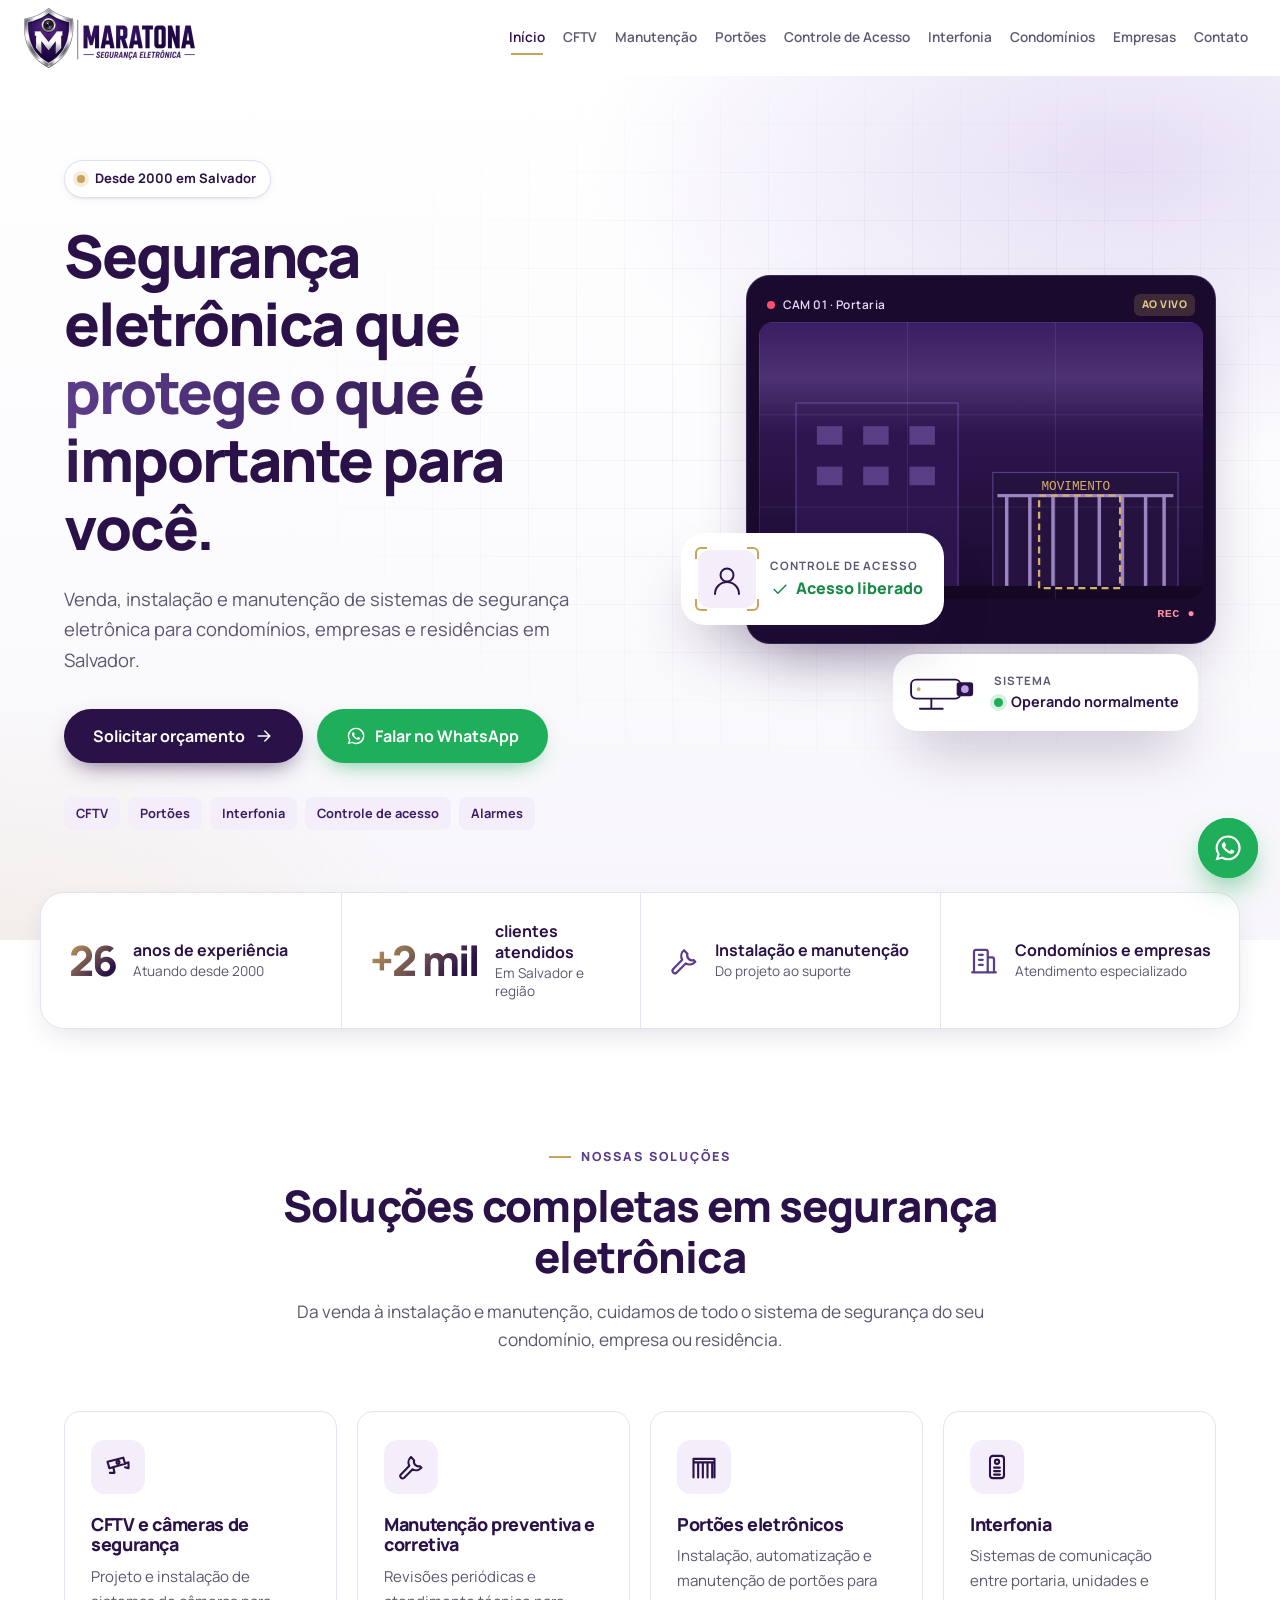
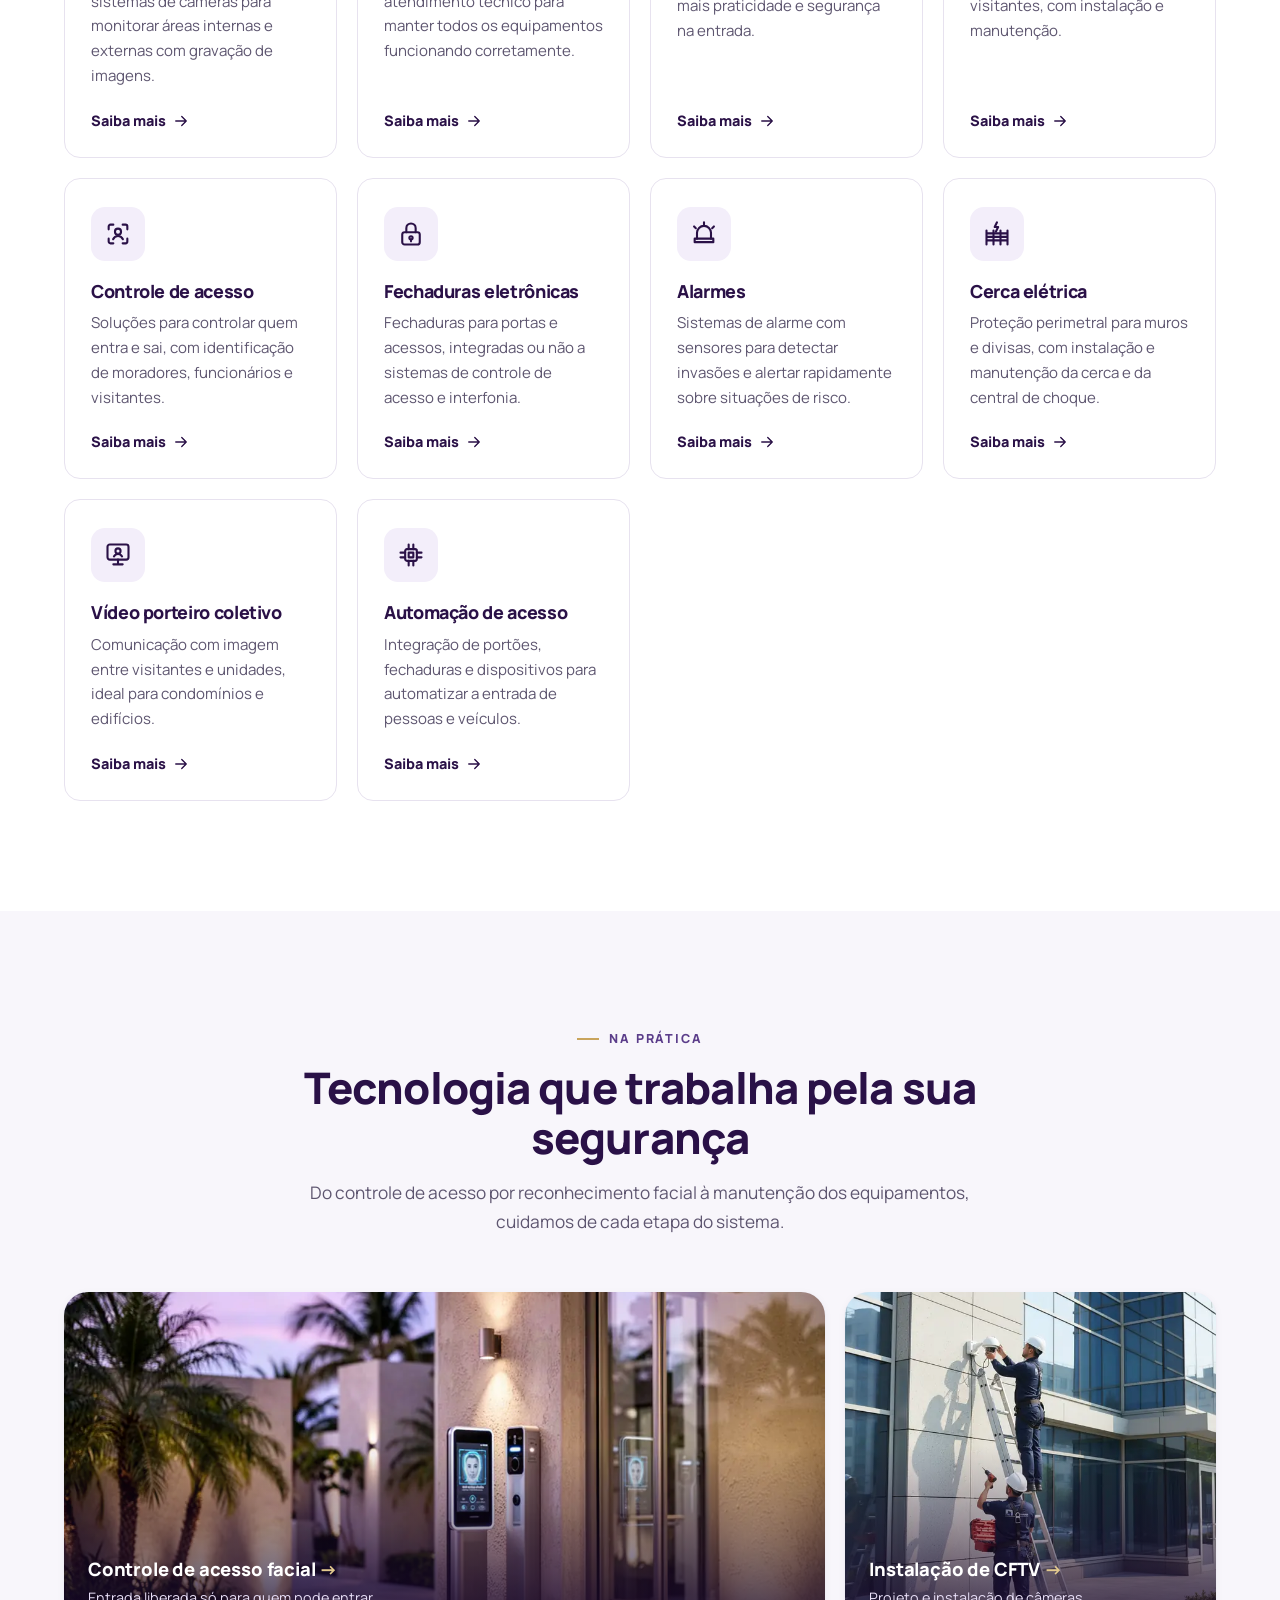
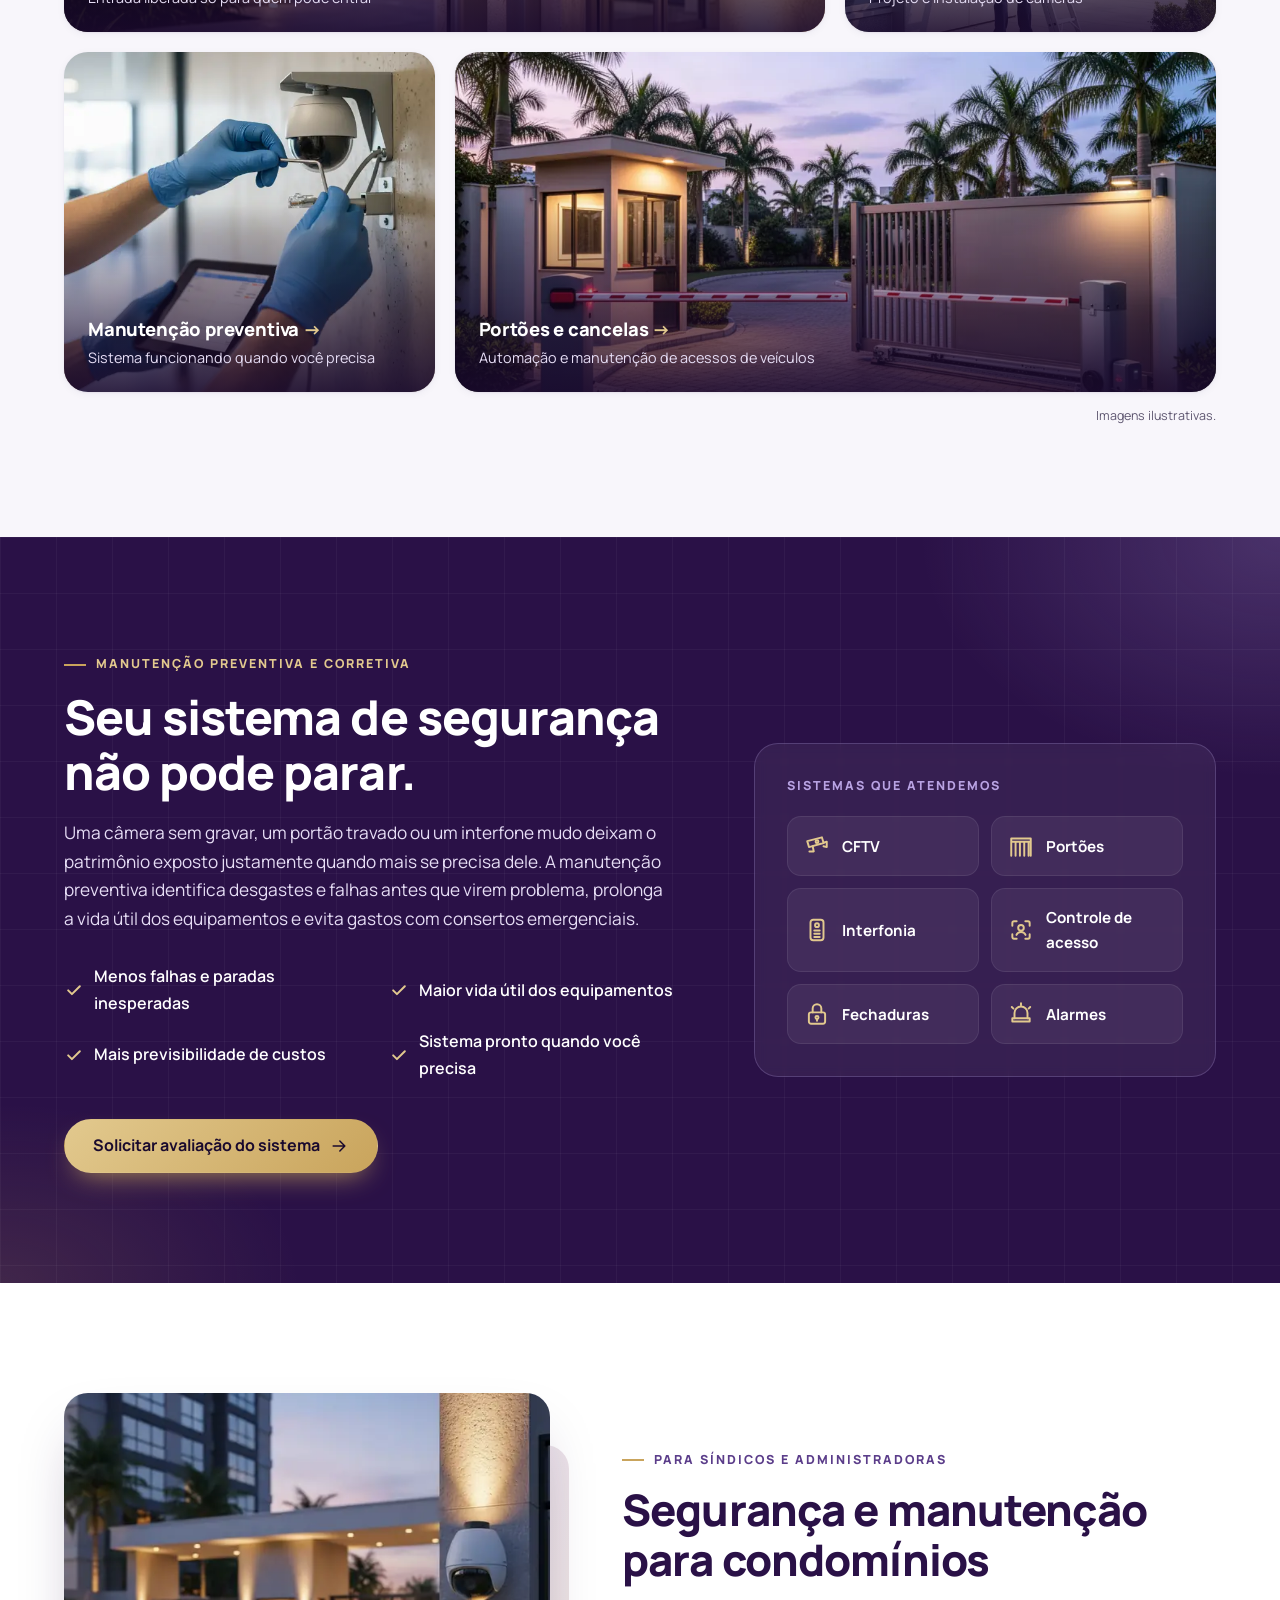
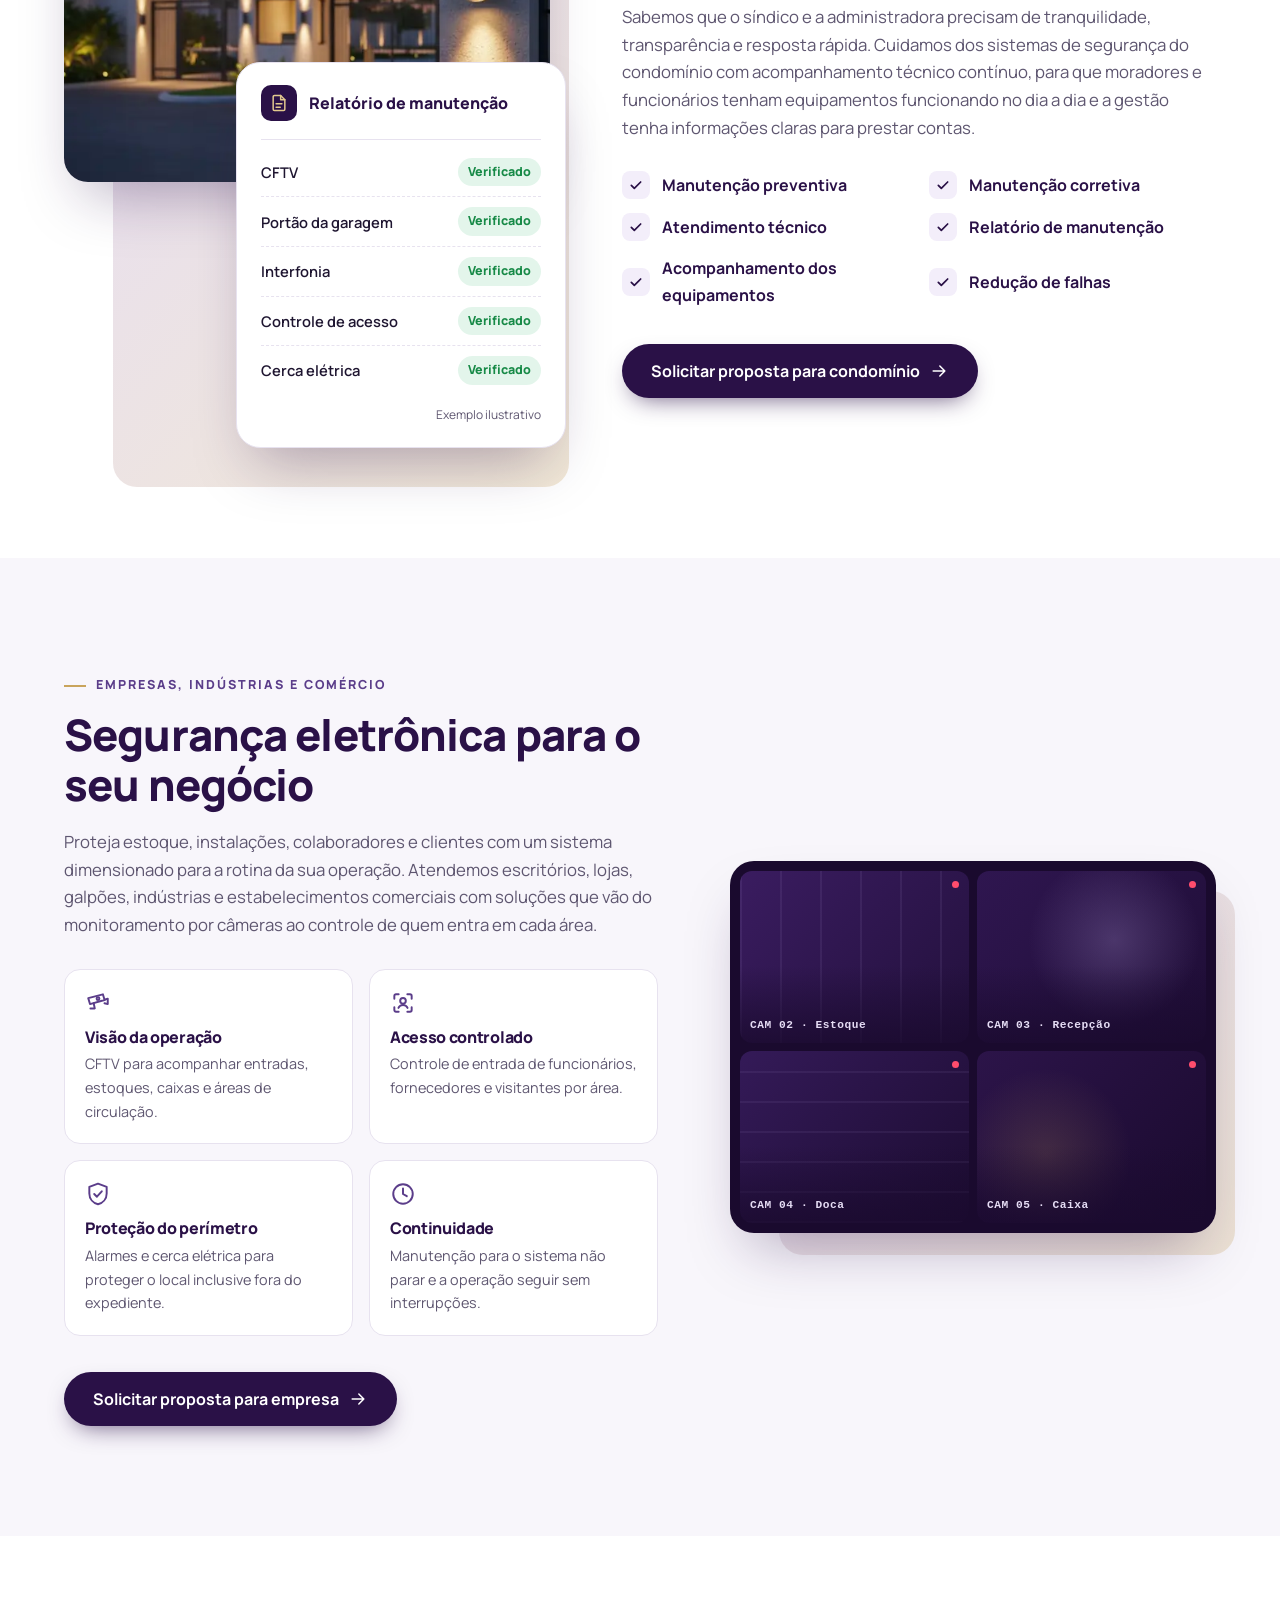
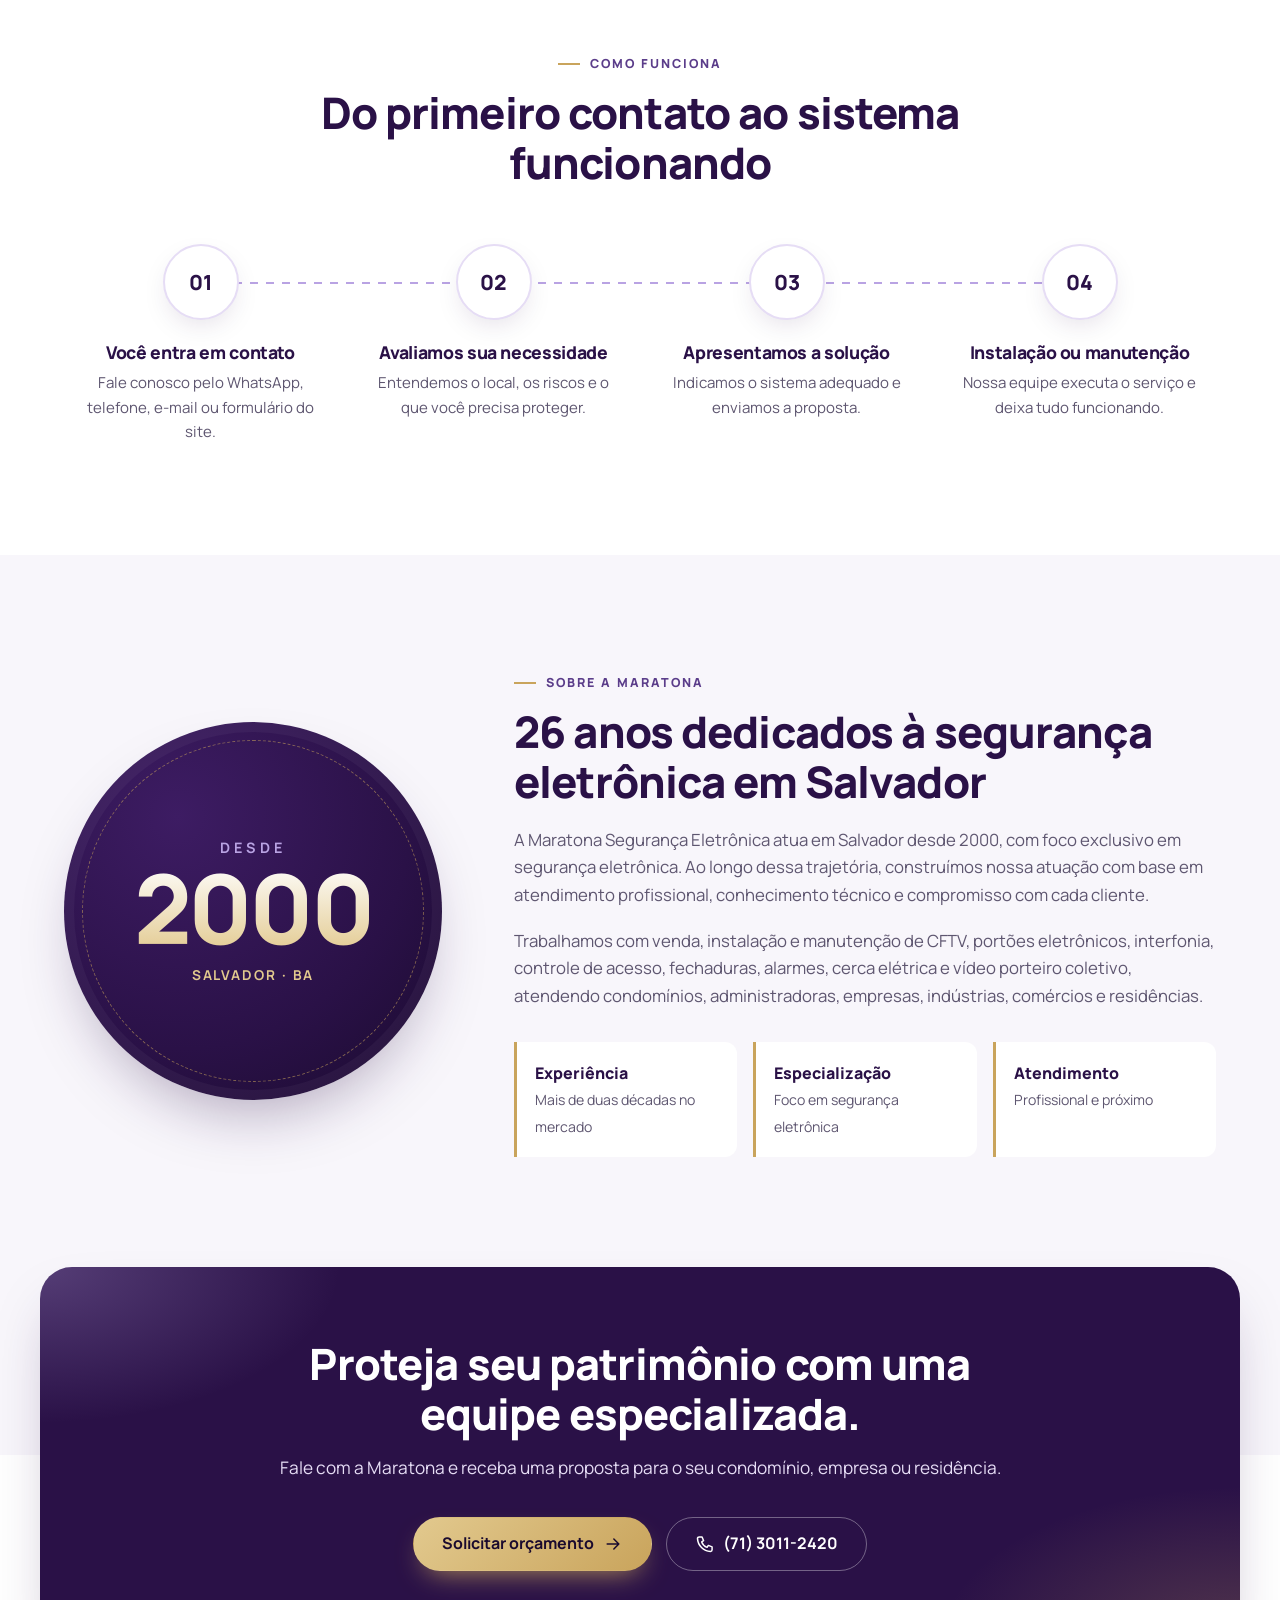
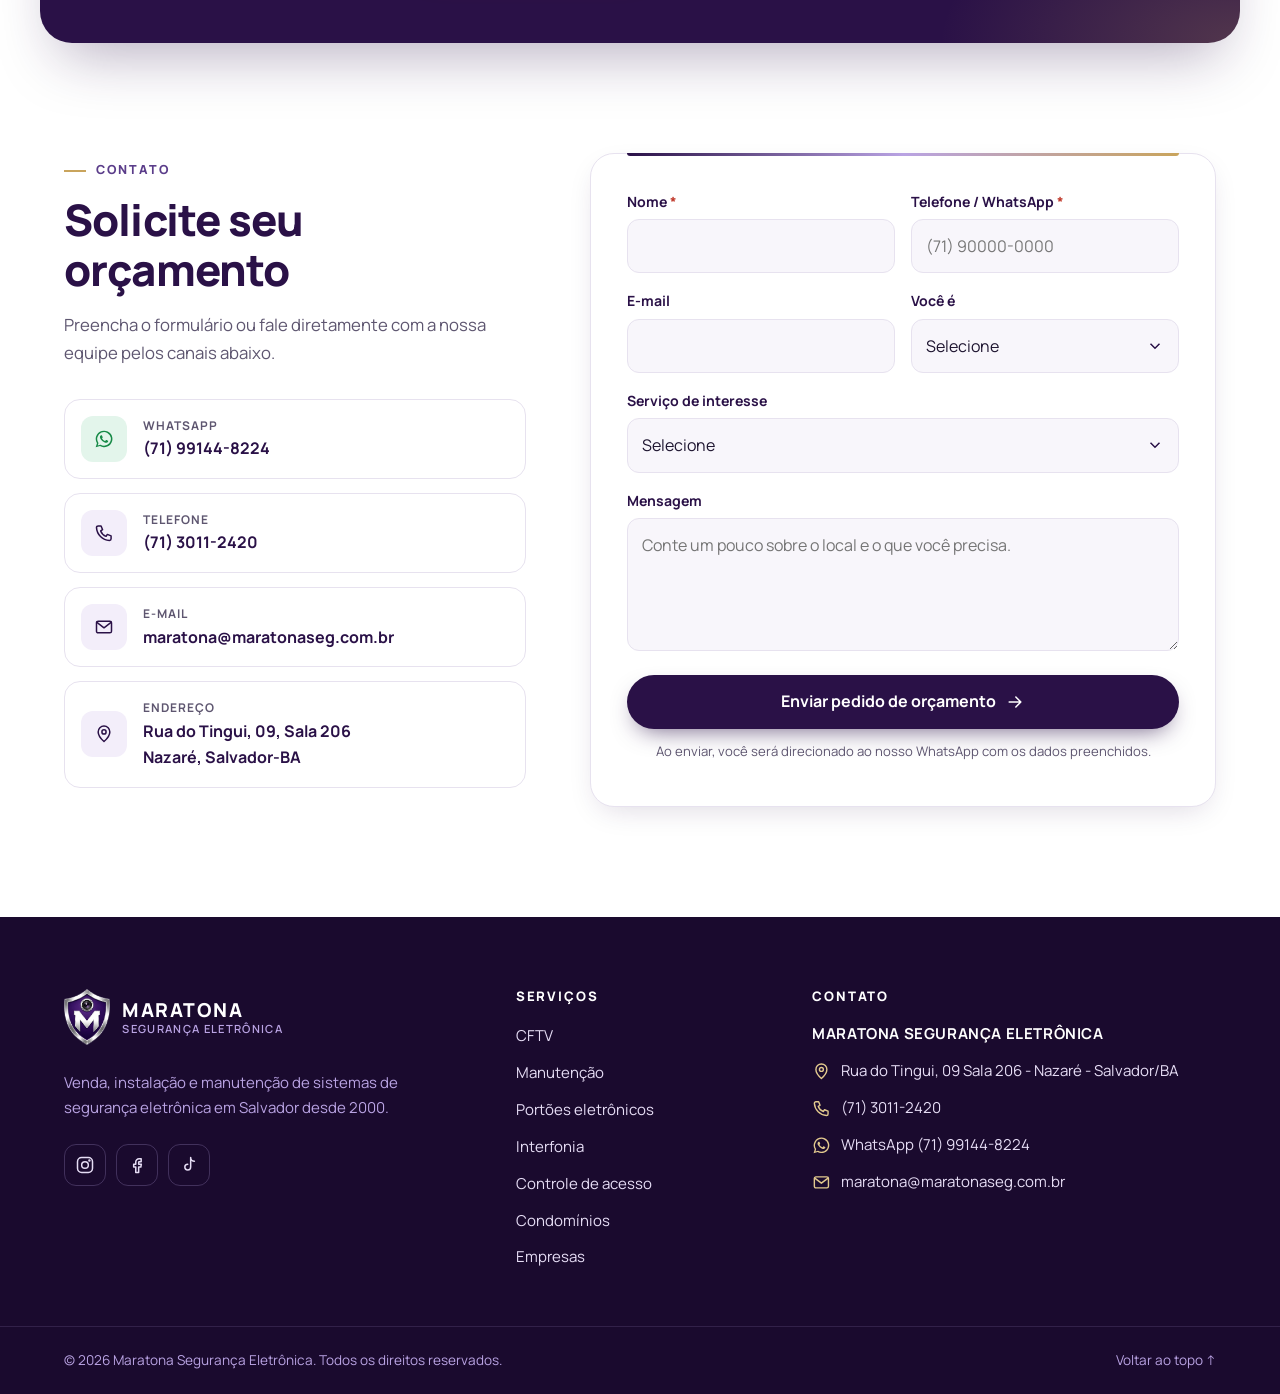
==== index.html @ bff1b915 "Adiciona fotos, galeria de soluções e +2 mil clientes atendidos - Galeria com controle de acesso fac" ====
<!DOCTYPE html>
<html lang="pt-BR">
<head>
  <meta charset="UTF-8">
  <meta name="viewport" content="width=device-width, initial-scale=1">

  <!-- SEO -->
  <title>Maratona Segurança Eletrônica | CFTV, Portões, Interfonia e Manutenção em Salvador</title>
  <meta name="description" content="Venda, instalação e manutenção de sistemas de segurança eletrônica em Salvador desde 2000. CFTV, portões eletrônicos, interfonia, controle de acesso, alarmes e cerca elétrica para condomínios, empresas e residências.">
  <meta name="keywords" content="segurança eletrônica Salvador, CFTV Salvador, câmeras de segurança, manutenção de portão eletrônico, interfonia condomínio, controle de acesso, cerca elétrica, alarme, vídeo porteiro coletivo">
  <meta name="author" content="Maratona Segurança Eletrônica">
  <meta name="robots" content="index, follow">
  <link rel="canonical" href="https://maratonaseg.com.br/">
  <meta name="theme-color" content="#2A1147">

  <!-- Open Graph -->
  <meta property="og:type" content="website">
  <meta property="og:locale" content="pt_BR">
  <meta property="og:site_name" content="Maratona Segurança Eletrônica">
  <meta property="og:title" content="Maratona Segurança Eletrônica | Salvador-BA">
  <meta property="og:description" content="Segurança eletrônica que protege o que é importante para você. Venda, instalação e manutenção para condomínios, empresas e residências em Salvador.">
  <meta property="og:url" content="https://maratonaseg.com.br/">
  <meta property="og:image" content="https://maratonaseg.com.br/assets/img/og-image.png">
  <meta property="og:image:width" content="1200">
  <meta property="og:image:height" content="630">
  <meta name="twitter:card" content="summary_large_image">

  <!-- Favicon -->
  <link rel="icon" href="favicon.ico" sizes="any">
  <link rel="icon" href="assets/img/favicon-32.png" sizes="32x32" type="image/png">
  <link rel="apple-touch-icon" href="assets/img/apple-touch-icon.png">
  <link rel="manifest" href="site.webmanifest">

  <!-- Fonte -->
  <link rel="preconnect" href="https://fonts.googleapis.com">
  <link rel="preconnect" href="https://fonts.gstatic.com" crossorigin>
  <link href="https://fonts.googleapis.com/css2?family=Manrope:wght@400;500;600;700;800&display=swap" rel="stylesheet">

  <link rel="stylesheet" href="style.css?v=20261013">

  <!-- Dados estruturados (SEO local) -->
  <script type="application/ld+json">
  {
    "@context": "https://schema.org",
    "@type": "LocalBusiness",
    "name": "Maratona Segurança Eletrônica",
    "url": "https://maratonaseg.com.br/",
    "image": "https://maratonaseg.com.br/assets/img/og-image.png",
    "email": "maratona@maratonaseg.com.br",
    "telephone": "+55-71-3011-2420",
    "foundingDate": "2000",
    "address": {
      "@type": "PostalAddress",
      "streetAddress": "Rua do Tingui, 09, Sala 206",
      "addressLocality": "Salvador",
      "addressRegion": "BA",
      "addressCountry": "BR"
    },
    "areaServed": "Salvador, BA",
    "sameAs": [
      "https://www.instagram.com/maratonaseg/",
      "https://www.facebook.com/maratona.seg",
      "https://www.tiktok.com/@maratonaseg"
    ]
  }
  </script>
</head>
<body>

<!-- Biblioteca de ícones (SVG sprite) -->
<svg width="0" height="0" style="position:absolute" aria-hidden="true" focusable="false">
  <defs>
    <symbol id="i-camera" viewBox="0 0 24 24"><path d="M3 7.5 16.5 4l1.6 5.2L4.6 13z"/><path d="m18 9 3-1v5l-3-.8"/><path d="M8 12.2 9 17H5"/><circle cx="12" cy="8" r="1.3"/></symbol>
    <symbol id="i-wrench" viewBox="0 0 24 24"><path d="M14.7 6.3a4 4 0 0 0 5 5L21 12.6a6 6 0 0 1-7.6 1.4L6 21.4a2 2 0 0 1-2.8-2.8L10.6 11A6 6 0 0 1 12 3.4z"/></symbol>
    <symbol id="i-gate" viewBox="0 0 24 24"><path d="M3 21V5M21 21V5M3 8h18M7 8v13M11 8v13M15 8v13M19 8v13M3 5h18"/></symbol>
    <symbol id="i-intercom" viewBox="0 0 24 24"><rect x="6" y="2.5" width="12" height="19" rx="2.5"/><circle cx="12" cy="7.5" r="1.8"/><path d="M9.5 12.5h5M9.5 15.5h5M9.5 18.5h5"/></symbol>
    <symbol id="i-access" viewBox="0 0 24 24"><path d="M4 8V5.5A1.5 1.5 0 0 1 5.5 4H8M16 4h2.5A1.5 1.5 0 0 1 20 5.5V8M20 16v2.5a1.5 1.5 0 0 1-1.5 1.5H16M8 20H5.5A1.5 1.5 0 0 1 4 18.5V16"/><circle cx="12" cy="10" r="2.6"/><path d="M7.8 16.5a4.6 4.6 0 0 1 8.4 0"/></symbol>
    <symbol id="i-lock" viewBox="0 0 24 24"><rect x="4.5" y="10.5" width="15" height="10.5" rx="2"/><path d="M8 10.5V7a4 4 0 0 1 8 0v3.5"/><circle cx="12" cy="15.3" r="1.4"/><path d="M12 16.7v1.6"/></symbol>
    <symbol id="i-alarm" viewBox="0 0 24 24"><path d="M6 16V11a6 6 0 0 1 12 0v5"/><path d="M4 16h16v3H4z"/><path d="M12 2v2M3.5 5.5 5 7M20.5 5.5 19 7"/></symbol>
    <symbol id="i-fence" viewBox="0 0 24 24"><path d="M3 21V9M9 21V9M15 21V9M21 21V9M3 11.5h18M3 14.5h18M3 17.5h18"/><path d="m12 2-2 4h3l-2 4"/></symbol>
    <symbol id="i-videoporteiro" viewBox="0 0 24 24"><rect x="3" y="3" width="18" height="13" rx="2"/><circle cx="12" cy="8.5" r="2.2"/><path d="M8.5 13.2a4 4 0 0 1 7 0"/><path d="M8 20h8M12 16v4"/></symbol>
    <symbol id="i-auto" viewBox="0 0 24 24"><rect x="7" y="7" width="10" height="10" rx="1.5"/><path d="M10 10h4v4h-4zM10 3v4M14 3v4M10 17v4M14 17v4M3 10h4M3 14h4M17 10h4M17 14h4"/></symbol>
    <symbol id="i-check" viewBox="0 0 24 24"><path d="m5 12.5 4.5 4.5L19 7.5"/></symbol>
    <symbol id="i-arrow" viewBox="0 0 24 24"><path d="M5 12h14M13 6l6 6-6 6"/></symbol>
    <symbol id="i-phone" viewBox="0 0 24 24"><path d="M5 3.5h3.5l1.8 4.5-2.3 1.5a11 11 0 0 0 6.5 6.5l1.5-2.3 4.5 1.8V19a2 2 0 0 1-2 2A16.5 16.5 0 0 1 3 5.5a2 2 0 0 1 2-2z"/></symbol>
    <symbol id="i-mail" viewBox="0 0 24 24"><rect x="3" y="5" width="18" height="14" rx="2"/><path d="m3.5 6.5 8.5 6.5 8.5-6.5"/></symbol>
    <symbol id="i-pin" viewBox="0 0 24 24"><path d="M12 21s-7-6.2-7-11.5a7 7 0 0 1 14 0C19 14.8 12 21 12 21z"/><circle cx="12" cy="9.5" r="2.5"/></symbol>
    <symbol id="i-shield" viewBox="0 0 24 24"><path d="M12 2.5 4 5.5v6c0 5 3.4 8.8 8 10 4.6-1.2 8-5 8-10v-6z"/><path d="m8.5 12 2.5 2.5 4.5-5"/></symbol>
    <symbol id="i-clock" viewBox="0 0 24 24"><circle cx="12" cy="12" r="9"/><path d="M12 7v5l3.5 2"/></symbol>
    <symbol id="i-building" viewBox="0 0 24 24"><path d="M4 21V4.5A1.5 1.5 0 0 1 5.5 3h8A1.5 1.5 0 0 1 15 4.5V21M15 9h3.5A1.5 1.5 0 0 1 20 10.5V21M2.5 21h19M8 7h3M8 11h3M8 15h3"/></symbol>
    <symbol id="i-report" viewBox="0 0 24 24"><path d="M14 3H6.5A1.5 1.5 0 0 0 5 4.5v15A1.5 1.5 0 0 0 6.5 21h11a1.5 1.5 0 0 0 1.5-1.5V8z"/><path d="M14 3v5h5M8.5 13h7M8.5 17h5"/></symbol>
    <symbol id="i-whatsapp" viewBox="0 0 24 24"><path fill="currentColor" stroke="none" d="M12.04 2a9.9 9.9 0 0 0-8.5 14.98L2 22l5.16-1.5A9.93 9.93 0 1 0 12.04 2zm0 18.13a8.2 8.2 0 0 1-4.2-1.15l-.3-.18-3.06.9.9-2.98-.2-.31a8.22 8.22 0 1 1 6.86 3.72zm4.5-6.15c-.25-.12-1.46-.72-1.69-.8-.23-.08-.39-.12-.55.12-.17.25-.64.8-.78.97-.14.16-.29.18-.53.06a6.7 6.7 0 0 1-3.34-2.92c-.25-.43.25-.4.72-1.34.08-.16.04-.3-.02-.43-.06-.12-.55-1.33-.76-1.82-.2-.48-.4-.41-.55-.42h-.47a.9.9 0 0 0-.65.3 2.74 2.74 0 0 0-.86 2.04 4.77 4.77 0 0 0 1 2.53 10.9 10.9 0 0 0 4.18 3.7c1.56.67 2.17.73 2.95.61.47-.07 1.46-.6 1.66-1.17.2-.58.2-1.07.14-1.17-.06-.1-.22-.16-.47-.28z"/></symbol>
    <symbol id="i-instagram" viewBox="0 0 24 24"><rect x="3" y="3" width="18" height="18" rx="5"/><circle cx="12" cy="12" r="4"/><circle cx="17.3" cy="6.7" r=".6" fill="currentColor"/></symbol>
    <symbol id="i-facebook" viewBox="0 0 24 24"><path d="M14.5 8H17V4.5h-2.5A4 4 0 0 0 10.5 8.5V11H8v3.5h2.5V21H14v-6.5h2.6l.6-3.5H14V8.8a.8.8 0 0 1 .5-.8z"/></symbol>
    <symbol id="i-tiktok" viewBox="0 0 24 24"><path d="M14 3v11.5a3.5 3.5 0 1 1-3.5-3.5M14 3a4.5 4.5 0 0 0 4.5 4.5"/></symbol>
    <symbol id="i-youtube" viewBox="0 0 24 24"><rect x="2.5" y="5.5" width="19" height="13" rx="3.5"/><path d="m10.5 9.3 4.5 2.7-4.5 2.7z" fill="currentColor"/></symbol>
  </defs>
</svg>

<a class="skip-link" href="#conteudo">Pular para o conteúdo</a>

<!-- ============ 1. HEADER ============ -->
<header class="header" id="topo">
  <div class="container header__inner">
    <a href="#inicio" class="logo" aria-label="Maratona Segurança Eletrônica — página inicial">
      <img class="logo__img" src="assets/img/logo.png" srcset="assets/img/logo.png 1x, assets/img/logo@2x.png 2x" alt="Maratona Segurança Eletrônica" width="342" height="120">
    </a>

    <nav class="nav" id="menu" aria-label="Menu principal">
      <ul class="nav__list">
        <li><a href="#inicio">Início</a></li>
        <li><a href="#cftv">CFTV</a></li>
        <li><a href="#manutencao">Manutenção</a></li>
        <li><a href="#portoes">Portões</a></li>
        <li><a href="#controle-de-acesso">Controle de Acesso</a></li>
        <li><a href="#interfonia">Interfonia</a></li>
        <li><a href="#condominios">Condomínios</a></li>
        <li><a href="#empresas">Empresas</a></li>
        <li><a href="#contato">Contato</a></li>
      </ul>
      <a class="btn btn--whats nav__cta-mobile" href="https://wa.me/5571991448224?text=Ol%C3%A1%2C%20vim%20pelo%20site%20da%20Maratona%20e%20gostaria%20de%20um%20atendimento." target="_blank" rel="noopener" data-whats>
        <svg class="icon"><use href="#i-whatsapp"/></svg> Falar no WhatsApp
      </a>
    </nav>

    <a class="btn btn--whats header__cta" href="https://wa.me/5571991448224?text=Ol%C3%A1%2C%20vim%20pelo%20site%20da%20Maratona%20e%20gostaria%20de%20um%20atendimento." target="_blank" rel="noopener" data-whats>
      <svg class="icon"><use href="#i-whatsapp"/></svg> Falar no WhatsApp
    </a>

    <button class="menu-toggle" type="button" aria-controls="menu" aria-expanded="false" aria-label="Abrir menu">
      <span></span><span></span><span></span>
    </button>
  </div>
</header>

<main id="conteudo">

  <!-- ============ 2. HERO ============ -->
  <section class="hero" id="inicio">
    <div class="hero__bg" aria-hidden="true"></div>
    <div class="container hero__inner">
      <div class="hero__content">
        <p class="eyebrow"><span class="eyebrow__dot"></span> Desde 2000 em Salvador</p>
        <h1>Segurança eletrônica que <span class="hl">protege o que é importante</span> para você.</h1>
        <p class="hero__lead">Venda, instalação e manutenção de sistemas de segurança eletrônica para condomínios, empresas e residências em Salvador.</p>
        <div class="hero__actions">
          <a class="btn btn--primary btn--lg" href="#contato">Solicitar orçamento <svg class="icon"><use href="#i-arrow"/></svg></a>
          <a class="btn btn--whats btn--lg" href="https://wa.me/5571991448224?text=Ol%C3%A1%2C%20gostaria%20de%20solicitar%20um%20or%C3%A7amento." target="_blank" rel="noopener" data-whats>
            <svg class="icon"><use href="#i-whatsapp"/></svg> Falar no WhatsApp
          </a>
        </div>
        <ul class="hero__tags" aria-label="Principais soluções">
          <li>CFTV</li><li>Portões</li><li>Interfonia</li><li>Controle de acesso</li><li>Alarmes</li>
        </ul>
      </div>

      <!-- Área visual ilustrativa -->
      <div class="hero__visual" aria-hidden="true">
        <div class="panel panel--feed">
          <div class="panel__bar">
            <span class="rec"></span> CAM 01 · Portaria
            <span class="panel__live">AO VIVO</span>
          </div>
          <div class="feed">
            <div class="feed__grid"></div>
            <svg class="feed__scene" viewBox="0 0 400 240" preserveAspectRatio="xMidYMid slice">
              <defs>
                <linearGradient id="sky" x1="0" y1="0" x2="0" y2="1"><stop offset="0" stop-color="#3b1d63"/><stop offset="1" stop-color="#1a0a2e"/></linearGradient>
              </defs>
              <rect width="400" height="240" fill="url(#sky)"/>
              <rect x="40" y="70" width="140" height="170" fill="#2d1650" stroke="#5b3d8a"/>
              <g fill="#7c5fb0" opacity=".55"><rect x="58" y="90" width="22" height="16"/><rect x="98" y="90" width="22" height="16"/><rect x="138" y="90" width="22" height="16"/><rect x="58" y="125" width="22" height="16"/><rect x="98" y="125" width="22" height="16"/><rect x="138" y="125" width="22" height="16"/></g>
              <rect x="210" y="130" width="160" height="110" fill="#25123f" stroke="#5b3d8a"/>
              <g stroke="#b9a3e3" stroke-width="3" opacity=".8"><path d="M222 150v90M242 150v90M262 150v90M282 150v90M302 150v90M322 150v90M342 150v90M358 150v90M214 150h152"/></g>
              <rect x="0" y="228" width="400" height="12" fill="#140824"/>
              <rect x="250" y="150" width="70" height="80" fill="none" stroke="#d4af6a" stroke-width="2" stroke-dasharray="6 4"/>
              <text x="252" y="145" fill="#d4af6a" font-size="11" font-family="monospace">MOVIMENTO</text>
            </svg>
            <div class="feed__scan"></div>
          </div>
          <div class="panel__foot"><span>1080p · Visão noturna</span><span class="mono">REC ●</span></div>
        </div>

        <div class="panel panel--access">
          <div class="face">
            <svg viewBox="0 0 80 80"><circle cx="40" cy="32" r="13"/><path d="M16 70a24 24 0 0 1 48 0"/></svg>
            <span class="face__corner tl"></span><span class="face__corner tr"></span><span class="face__corner bl"></span><span class="face__corner br"></span>
          </div>
          <div>
            <p class="access__label">Controle de acesso</p>
            <p class="access__ok"><svg class="icon"><use href="#i-check"/></svg> Acesso liberado</p>
          </div>
        </div>

        <div class="panel panel--cam">
          <svg class="cam-illus" viewBox="0 0 120 80">
            <rect x="8" y="20" width="78" height="30" rx="8" fill="#fff" stroke="#2A1147" stroke-width="3"/>
            <rect x="80" y="24" width="26" height="22" rx="4" fill="#2A1147"/>
            <circle cx="93" cy="35" r="6" fill="#b9a3e3"/>
            <path d="M40 50v14M22 66h36" stroke="#2A1147" stroke-width="3" stroke-linecap="round"/>
            <circle cx="20" cy="35" r="3" fill="#d4af6a"/>
          </svg>
          <div>
            <p class="access__label">Sistema</p>
            <p class="cam__status"><span class="dot-ok"></span> Operando normalmente</p>
          </div>
        </div>
      </div>
    </div>
  </section>

  <!-- ============ 3. CONFIANÇA ============ -->
  <section class="trust" aria-label="Diferenciais">
    <div class="container trust__grid">
      <div class="trust__item">
        <span class="trust__num">26</span>
        <p><strong>anos de experiência</strong><span>Atuando desde 2000</span></p>
      </div>
      <div class="trust__item">
        <span class="trust__num">+2 mil</span>
        <p><strong>clientes atendidos</strong><span>Em Salvador e região</span></p>
      </div>
      <div class="trust__item">
        <svg class="icon icon--lg"><use href="#i-wrench"/></svg>
        <p><strong>Instalação e manutenção</strong><span>Do projeto ao suporte</span></p>
      </div>
      <div class="trust__item">
        <svg class="icon icon--lg"><use href="#i-building"/></svg>
        <p><strong>Condomínios e empresas</strong><span>Atendimento especializado</span></p>
      </div>
    </div>
  </section>

  <!-- ============ 4. SERVIÇOS ============ -->
  <section class="section services" id="servicos">
    <div class="container">
      <header class="section__head">
        <p class="kicker">Nossas soluções</p>
        <h2>Soluções completas em segurança eletrônica</h2>
        <p>Da venda à instalação e manutenção, cuidamos de todo o sistema de segurança do seu condomínio, empresa ou residência.</p>
      </header>

      <div class="cards">
        <article class="card" id="cftv">
          <span class="card__icon"><svg class="icon"><use href="#i-camera"/></svg></span>
          <h3>CFTV e câmeras de segurança</h3>
          <p>Projeto e instalação de sistemas de câmeras para monitorar áreas internas e externas com gravação de imagens.</p>
          <a class="card__link" href="cftv/">Saiba mais <svg class="icon"><use href="#i-arrow"/></svg></a>
        </article>

        <article class="card">
          <span class="card__icon"><svg class="icon"><use href="#i-wrench"/></svg></span>
          <h3>Manutenção preventiva e corretiva</h3>
          <p>Revisões periódicas e atendimento técnico para manter todos os equipamentos funcionando corretamente.</p>
          <a class="card__link" href="manutencao/">Saiba mais <svg class="icon"><use href="#i-arrow"/></svg></a>
        </article>

        <article class="card" id="portoes">
          <span class="card__icon"><svg class="icon"><use href="#i-gate"/></svg></span>
          <h3>Portões eletrônicos</h3>
          <p>Instalação, automatização e manutenção de portões para mais praticidade e segurança na entrada.</p>
          <a class="card__link" href="portoes/">Saiba mais <svg class="icon"><use href="#i-arrow"/></svg></a>
        </article>

        <article class="card" id="interfonia">
          <span class="card__icon"><svg class="icon"><use href="#i-intercom"/></svg></span>
          <h3>Interfonia</h3>
          <p>Sistemas de comunicação entre portaria, unidades e visitantes, com instalação e manutenção.</p>
          <a class="card__link" href="interfonia/">Saiba mais <svg class="icon"><use href="#i-arrow"/></svg></a>
        </article>

        <article class="card" id="controle-de-acesso">
          <span class="card__icon"><svg class="icon"><use href="#i-access"/></svg></span>
          <h3>Controle de acesso</h3>
          <p>Soluções para controlar quem entra e sai, com identificação de moradores, funcionários e visitantes.</p>
          <a class="card__link" href="controle-de-acesso/">Saiba mais <svg class="icon"><use href="#i-arrow"/></svg></a>
        </article>

        <article class="card">
          <span class="card__icon"><svg class="icon"><use href="#i-lock"/></svg></span>
          <h3>Fechaduras eletrônicas</h3>
          <p>Fechaduras para portas e acessos, integradas ou não a sistemas de controle de acesso e interfonia.</p>
          <a class="card__link" href="#contato" data-servico="Fechaduras eletrônicas">Saiba mais <svg class="icon"><use href="#i-arrow"/></svg></a>
        </article>

        <article class="card">
          <span class="card__icon"><svg class="icon"><use href="#i-alarm"/></svg></span>
          <h3>Alarmes</h3>
          <p>Sistemas de alarme com sensores para detectar invasões e alertar rapidamente sobre situações de risco.</p>
          <a class="card__link" href="#contato" data-servico="Alarmes">Saiba mais <svg class="icon"><use href="#i-arrow"/></svg></a>
        </article>

        <article class="card">
          <span class="card__icon"><svg class="icon"><use href="#i-fence"/></svg></span>
          <h3>Cerca elétrica</h3>
          <p>Proteção perimetral para muros e divisas, com instalação e manutenção da cerca e da central de choque.</p>
          <a class="card__link" href="#contato" data-servico="Cerca elétrica">Saiba mais <svg class="icon"><use href="#i-arrow"/></svg></a>
        </article>

        <article class="card">
          <span class="card__icon"><svg class="icon"><use href="#i-videoporteiro"/></svg></span>
          <h3>Vídeo porteiro coletivo</h3>
          <p>Comunicação com imagem entre visitantes e unidades, ideal para condomínios e edifícios.</p>
          <a class="card__link" href="#contato" data-servico="Vídeo porteiro coletivo">Saiba mais <svg class="icon"><use href="#i-arrow"/></svg></a>
        </article>

        <article class="card">
          <span class="card__icon"><svg class="icon"><use href="#i-auto"/></svg></span>
          <h3>Automação de acesso</h3>
          <p>Integração de portões, fechaduras e dispositivos para automatizar a entrada de pessoas e veículos.</p>
          <a class="card__link" href="#contato" data-servico="Automação de acesso">Saiba mais <svg class="icon"><use href="#i-arrow"/></svg></a>
        </article>
      </div>
    </div>
  </section>


  <!-- ============ 4b. SOLUÇÕES EM IMAGENS ============ -->
  <section class="section gallery" id="solucoes" aria-labelledby="gallery-title">
    <div class="container">
      <header class="section__head">
        <p class="kicker">Na prática</p>
        <h2 id="gallery-title">Tecnologia que trabalha pela sua segurança</h2>
        <p>Do controle de acesso por reconhecimento facial à manutenção dos equipamentos, cuidamos de cada etapa do sistema.</p>
      </header>
      <div class="gallery__grid">
        <a class="gallery__item gallery__item--wide" href="controle-de-acesso/">
          <img src="assets/img/fotos/controle-acesso-facial.webp" srcset="assets/img/fotos/controle-acesso-facial-600.webp 600w, assets/img/fotos/controle-acesso-facial.webp 1024w" sizes="(max-width: 640px) 92vw, (max-width: 1024px) 92vw, 760px" width="1024" height="768" alt="Leitor de reconhecimento facial na entrada de um edifício" loading="lazy" decoding="async">
          <span class="gallery__cap"><strong>Controle de acesso facial</strong><em>Entrada liberada só para quem pode entrar</em></span>
        </a>
        <a class="gallery__item" href="cftv/">
          <img src="assets/img/fotos/equipe-tecnica.webp" srcset="assets/img/fotos/equipe-tecnica-600.webp 600w, assets/img/fotos/equipe-tecnica.webp 1024w" sizes="(max-width: 640px) 92vw, (max-width: 1024px) 46vw, 380px" width="1024" height="1024" alt="Técnicos instalando câmera de segurança na fachada de um prédio" loading="lazy" decoding="async">
          <span class="gallery__cap"><strong>Instalação de CFTV</strong><em>Projeto e instalação de câmeras</em></span>
        </a>
        <a class="gallery__item" href="manutencao/">
          <img src="assets/img/fotos/tecnico-manutencao.webp" srcset="assets/img/fotos/tecnico-manutencao-600.webp 600w, assets/img/fotos/tecnico-manutencao.webp 1024w" sizes="(max-width: 640px) 92vw, (max-width: 1024px) 46vw, 380px" width="1024" height="1024" alt="Técnico fazendo manutenção em câmera de segurança" loading="lazy" decoding="async">
          <span class="gallery__cap"><strong>Manutenção preventiva</strong><em>Sistema funcionando quando você precisa</em></span>
        </a>
        <a class="gallery__item gallery__item--wide" href="portoes/">
          <img src="assets/img/fotos/motores-cancelas.webp" srcset="assets/img/fotos/motores-cancelas-600.webp 600w, assets/img/fotos/motores-cancelas.webp 1024w" sizes="(max-width: 640px) 92vw, (max-width: 1024px) 92vw, 760px" width="1024" height="768" alt="Portaria com cancela automática e portão eletrônico" loading="lazy" decoding="async">
          <span class="gallery__cap"><strong>Portões e cancelas</strong><em>Automação e manutenção de acessos de veículos</em></span>
        </a>
      </div>
      <p class="gallery__note">Imagens ilustrativas.</p>
    </div>
  </section>

  <!-- ============ 5. MANUTENÇÃO ============ -->
  <section class="section maint" id="manutencao">
    <div class="container maint__inner">
      <div class="maint__content">
        <p class="kicker kicker--gold">Manutenção preventiva e corretiva</p>
        <h2>Seu sistema de segurança não pode parar.</h2>
        <p class="maint__lead">Uma câmera sem gravar, um portão travado ou um interfone mudo deixam o patrimônio exposto justamente quando mais se precisa dele. A manutenção preventiva identifica desgastes e falhas antes que virem problema, prolonga a vida útil dos equipamentos e evita gastos com consertos emergenciais.</p>
        <ul class="maint__benefits">
          <li><svg class="icon"><use href="#i-check"/></svg> Menos falhas e paradas inesperadas</li>
          <li><svg class="icon"><use href="#i-check"/></svg> Maior vida útil dos equipamentos</li>
          <li><svg class="icon"><use href="#i-check"/></svg> Mais previsibilidade de custos</li>
          <li><svg class="icon"><use href="#i-check"/></svg> Sistema pronto quando você precisa</li>
        </ul>
        <a class="btn btn--gold btn--lg" href="#contato" data-servico="Manutenção preventiva e corretiva">Solicitar avaliação do sistema <svg class="icon"><use href="#i-arrow"/></svg></a>
      </div>

      <div class="maint__systems">
        <p class="maint__systems-title">Sistemas que atendemos</p>
        <ul class="sys">
          <li><svg class="icon"><use href="#i-camera"/></svg><span>CFTV</span></li>
          <li><svg class="icon"><use href="#i-gate"/></svg><span>Portões</span></li>
          <li><svg class="icon"><use href="#i-intercom"/></svg><span>Interfonia</span></li>
          <li><svg class="icon"><use href="#i-access"/></svg><span>Controle de acesso</span></li>
          <li><svg class="icon"><use href="#i-lock"/></svg><span>Fechaduras</span></li>
          <li><svg class="icon"><use href="#i-alarm"/></svg><span>Alarmes</span></li>
        </ul>
      </div>
    </div>
  </section>

  <!-- ============ 6. CONDOMÍNIOS ============ -->
  <section class="section segment" id="condominios">
    <div class="container segment__inner">
      <div class="segment__media">
        <figure class="segment__photo">
          <img src="assets/img/fotos/condominio.webp" srcset="assets/img/fotos/condominio-600.webp 600w, assets/img/fotos/condominio.webp 1024w" sizes="(max-width: 1024px) 92vw, 520px" width="1024" height="1024" alt="Entrada de condomínio com câmera de segurança e portaria iluminada" loading="lazy" decoding="async">
        </figure>
        <div class="segment__card segment__card--float" aria-hidden="true">
          <div class="segment__card-head">
            <svg class="icon"><use href="#i-report"/></svg>
            <span>Relatório de manutenção</span>
          </div>
          <ul class="checklist">
            <li><span>CFTV</span><em class="ok">Verificado</em></li>
            <li><span>Portão da garagem</span><em class="ok">Verificado</em></li>
            <li><span>Interfonia</span><em class="ok">Verificado</em></li>
            <li><span>Controle de acesso</span><em class="ok">Verificado</em></li>
            <li><span>Cerca elétrica</span><em class="ok">Verificado</em></li>
          </ul>
          <p class="segment__card-note">Exemplo ilustrativo</p>
        </div>
      </div>

      <div class="segment__content">
        <p class="kicker">Para síndicos e administradoras</p>
        <h2>Segurança e manutenção para condomínios</h2>
        <p>Sabemos que o síndico e a administradora precisam de tranquilidade, transparência e resposta rápida. Cuidamos dos sistemas de segurança do condomínio com acompanhamento técnico contínuo, para que moradores e funcionários tenham equipamentos funcionando no dia a dia e a gestão tenha informações claras para prestar contas.</p>
        <ul class="feature-list">
          <li><svg class="icon"><use href="#i-check"/></svg> Manutenção preventiva</li>
          <li><svg class="icon"><use href="#i-check"/></svg> Manutenção corretiva</li>
          <li><svg class="icon"><use href="#i-check"/></svg> Atendimento técnico</li>
          <li><svg class="icon"><use href="#i-check"/></svg> Relatório de manutenção</li>
          <li><svg class="icon"><use href="#i-check"/></svg> Acompanhamento dos equipamentos</li>
          <li><svg class="icon"><use href="#i-check"/></svg> Redução de falhas</li>
        </ul>
        <a class="btn btn--primary btn--lg" href="#contato" data-servico="Proposta para condomínio" data-perfil="Condomínio">Solicitar proposta para condomínio <svg class="icon"><use href="#i-arrow"/></svg></a>
      </div>
    </div>
  </section>

  <!-- ============ 7. EMPRESAS ============ -->
  <section class="section segment segment--alt" id="empresas">
    <div class="container segment__inner segment__inner--rev">
      <div class="segment__content">
        <p class="kicker">Empresas, indústrias e comércio</p>
        <h2>Segurança eletrônica para o seu negócio</h2>
        <p>Proteja estoque, instalações, colaboradores e clientes com um sistema dimensionado para a rotina da sua operação. Atendemos escritórios, lojas, galpões, indústrias e estabelecimentos comerciais com soluções que vão do monitoramento por câmeras ao controle de quem entra em cada área.</p>
        <div class="biz-grid">
          <div class="biz">
            <svg class="icon"><use href="#i-camera"/></svg>
            <h3>Visão da operação</h3>
            <p>CFTV para acompanhar entradas, estoques, caixas e áreas de circulação.</p>
          </div>
          <div class="biz">
            <svg class="icon"><use href="#i-access"/></svg>
            <h3>Acesso controlado</h3>
            <p>Controle de entrada de funcionários, fornecedores e visitantes por área.</p>
          </div>
          <div class="biz">
            <svg class="icon"><use href="#i-shield"/></svg>
            <h3>Proteção do perímetro</h3>
            <p>Alarmes e cerca elétrica para proteger o local inclusive fora do expediente.</p>
          </div>
          <div class="biz">
            <svg class="icon"><use href="#i-clock"/></svg>
            <h3>Continuidade</h3>
            <p>Manutenção para o sistema não parar e a operação seguir sem interrupções.</p>
          </div>
        </div>
        <a class="btn btn--primary btn--lg" href="#contato" data-servico="Proposta para empresa" data-perfil="Empresa">Solicitar proposta para empresa <svg class="icon"><use href="#i-arrow"/></svg></a>
      </div>

      <div class="segment__media segment__media--biz" aria-hidden="true">
        <div class="mosaic">
          <div class="mosaic__tile"><span>CAM 02 · Estoque</span></div>
          <div class="mosaic__tile"><span>CAM 03 · Recepção</span></div>
          <div class="mosaic__tile"><span>CAM 04 · Doca</span></div>
          <div class="mosaic__tile"><span>CAM 05 · Caixa</span></div>
        </div>
      </div>
    </div>
  </section>

  <!-- ============ 8. COMO FUNCIONA ============ -->
  <section class="section steps" id="como-funciona">
    <div class="container">
      <header class="section__head">
        <p class="kicker">Como funciona</p>
        <h2>Do primeiro contato ao sistema funcionando</h2>
      </header>
      <ol class="steps__list">
        <li class="step">
          <span class="step__n">01</span>
          <h3>Você entra em contato</h3>
          <p>Fale conosco pelo WhatsApp, telefone, e-mail ou formulário do site.</p>
        </li>
        <li class="step">
          <span class="step__n">02</span>
          <h3>Avaliamos sua necessidade</h3>
          <p>Entendemos o local, os riscos e o que você precisa proteger.</p>
        </li>
        <li class="step">
          <span class="step__n">03</span>
          <h3>Apresentamos a solução</h3>
          <p>Indicamos o sistema adequado e enviamos a proposta.</p>
        </li>
        <li class="step">
          <span class="step__n">04</span>
          <h3>Instalação ou manutenção</h3>
          <p>Nossa equipe executa o serviço e deixa tudo funcionando.</p>
        </li>
      </ol>
    </div>
  </section>

  <!-- ============ 9. SOBRE ============ -->
  <section class="section about" id="sobre">
    <div class="container about__inner">
      <div class="about__badge" aria-hidden="true">
        <span class="about__since">desde</span>
        <span class="about__year">2000</span>
        <span class="about__city">Salvador · BA</span>
      </div>
      <div class="about__content">
        <p class="kicker">Sobre a Maratona</p>
        <h2>26 anos dedicados à segurança eletrônica em Salvador</h2>
        <p>A Maratona Segurança Eletrônica atua em Salvador desde 2000, com foco exclusivo em segurança eletrônica. Ao longo dessa trajetória, construímos nossa atuação com base em atendimento profissional, conhecimento técnico e compromisso com cada cliente.</p>
        <p>Trabalhamos com venda, instalação e manutenção de CFTV, portões eletrônicos, interfonia, controle de acesso, fechaduras, alarmes, cerca elétrica e vídeo porteiro coletivo, atendendo condomínios, administradoras, empresas, indústrias, comércios e residências.</p>
        <ul class="about__pillars">
          <li><strong>Experiência</strong><span>Mais de duas décadas no mercado</span></li>
          <li><strong>Especialização</strong><span>Foco em segurança eletrônica</span></li>
          <li><strong>Atendimento</strong><span>Profissional e próximo</span></li>
        </ul>
      </div>
    </div>
  </section>

  <!-- ============ 10. CTA FINAL ============ -->
  <section class="cta-final">
    <div class="container cta-final__inner">
      <h2>Proteja seu patrimônio com uma equipe especializada.</h2>
      <p>Fale com a Maratona e receba uma proposta para o seu condomínio, empresa ou residência.</p>
      <div class="cta-final__actions">
        <a class="btn btn--gold btn--lg" href="#contato">Solicitar orçamento <svg class="icon"><use href="#i-arrow"/></svg></a>
        <a class="btn btn--ghost-light btn--lg" href="tel:+557130112420"><svg class="icon"><use href="#i-phone"/></svg> (71) 3011-2420</a>
      </div>
    </div>
  </section>

  <!-- ============ CONTATO ============ -->
  <section class="section contact" id="contato">
    <div class="container contact__inner">
      <div class="contact__info">
        <p class="kicker">Contato</p>
        <h2>Solicite seu orçamento</h2>
        <p>Preencha o formulário ou fale diretamente com a nossa equipe pelos canais abaixo.</p>
        <ul class="contact__list">
          <li>
            <span class="contact__icon contact__icon--whats"><svg class="icon"><use href="#i-whatsapp"/></svg></span>
            <div><small>WhatsApp</small><a href="https://wa.me/5571991448224" target="_blank" rel="noopener" data-whats>(71) 99144-8224</a></div>
          </li>
          <li>
            <span class="contact__icon"><svg class="icon"><use href="#i-phone"/></svg></span>
            <div><small>Telefone</small><a href="tel:+557130112420">(71) 3011-2420</a></div>
          </li>
          <li>
            <span class="contact__icon"><svg class="icon"><use href="#i-mail"/></svg></span>
            <div><small>E-mail</small><a href="mailto:maratona@maratonaseg.com.br">maratona@maratonaseg.com.br</a></div>
          </li>
          <li>
            <span class="contact__icon"><svg class="icon"><use href="#i-pin"/></svg></span>
            <div><small>Endereço</small><address>Rua do Tingui, 09, Sala 206<br>Nazaré, Salvador-BA</address></div>
          </li>
        </ul>
      </div>

      <!--
        FORMULÁRIO PREPARADO PARA INTEGRAÇÃO
        Hoje: ao enviar, os dados são organizados e abertos no WhatsApp da empresa.
        Futuro: preencha o atributo data-endpoint com a URL do serviço
        (ex.: Formspree, Cloudflare Worker, Getform) e o envio passa a ser feito por POST (JSON).
      -->
      <form class="form" id="form-orcamento" data-endpoint="" novalidate>
        <div class="form__row">
          <div class="field">
            <label for="f-nome">Nome <span aria-hidden="true">*</span></label>
            <input id="f-nome" name="nome" type="text" autocomplete="name" required>
            <p class="field__error" id="e-nome" role="alert"></p>
          </div>
          <div class="field">
            <label for="f-telefone">Telefone / WhatsApp <span aria-hidden="true">*</span></label>
            <input id="f-telefone" name="telefone" type="tel" autocomplete="tel" inputmode="tel" placeholder="(71) 90000-0000" required>
            <p class="field__error" id="e-telefone" role="alert"></p>
          </div>
        </div>
        <div class="form__row">
          <div class="field">
            <label for="f-email">E-mail</label>
            <input id="f-email" name="email" type="email" autocomplete="email">
            <p class="field__error" id="e-email" role="alert"></p>
          </div>
          <div class="field">
            <label for="f-perfil">Você é</label>
            <select id="f-perfil" name="perfil">
              <option value="">Selecione</option>
              <option>Condomínio</option>
              <option>Administradora de condomínios</option>
              <option>Empresa</option>
              <option>Indústria</option>
              <option>Estabelecimento comercial</option>
              <option>Residência</option>
            </select>
          </div>
        </div>
        <div class="field">
          <label for="f-servico">Serviço de interesse</label>
          <select id="f-servico" name="servico">
            <option value="">Selecione</option>
            <option>CFTV e câmeras de segurança</option>
            <option>Manutenção preventiva e corretiva</option>
            <option>Portões eletrônicos</option>
            <option>Interfonia</option>
            <option>Controle de acesso</option>
            <option>Fechaduras eletrônicas</option>
            <option>Alarmes</option>
            <option>Cerca elétrica</option>
            <option>Vídeo porteiro coletivo</option>
            <option>Automação de acesso</option>
            <option>Proposta para condomínio</option>
            <option>Proposta para empresa</option>
            <option>Outro</option>
          </select>
        </div>
        <div class="field">
          <label for="f-mensagem">Mensagem</label>
          <textarea id="f-mensagem" name="mensagem" rows="4" placeholder="Conte um pouco sobre o local e o que você precisa."></textarea>
        </div>
        <!-- Campo anti-spam (não remover) -->
        <div class="hp" aria-hidden="true"><label>Não preencha <input type="text" name="empresa_site" tabindex="-1" autocomplete="off"></label></div>

        <button class="btn btn--primary btn--lg btn--block" type="submit">Enviar pedido de orçamento <svg class="icon"><use href="#i-arrow"/></svg></button>
        <p class="form__note">Ao enviar, você será direcionado ao nosso WhatsApp com os dados preenchidos.</p>
        <p class="form__status" id="form-status" role="status" aria-live="polite"></p>
      </form>
    </div>
  </section>

</main>

<!-- ============ 11. RODAPÉ ============ -->
<footer class="footer">
  <div class="container footer__grid">
    <div class="footer__brand">
      <a href="#inicio" class="logo logo--light" aria-label="Maratona Segurança Eletrônica — voltar ao topo">
        <img class="logo__shield" src="assets/img/logo-escudo.png" alt="" width="165" height="200" loading="lazy">
        <span class="logo__text"><strong>MARATONA</strong><small>Segurança Eletrônica</small></span>
      </a>
      <p>Venda, instalação e manutenção de sistemas de segurança eletrônica em Salvador desde 2000.</p>
      <!-- Redes sociais -->
      <ul class="social" aria-label="Redes sociais">
        <li><a href="https://www.instagram.com/maratonaseg/" target="_blank" rel="noopener" data-social="instagram" aria-label="Instagram @maratonaseg"><svg class="icon"><use href="#i-instagram"/></svg></a></li>
        <li><a href="https://www.facebook.com/maratona.seg" target="_blank" rel="noopener" data-social="facebook" aria-label="Facebook maratona.seg"><svg class="icon"><use href="#i-facebook"/></svg></a></li>
        <li><a href="https://www.tiktok.com/@maratonaseg" target="_blank" rel="noopener" data-social="tiktok" aria-label="TikTok @maratonaseg"><svg class="icon"><use href="#i-tiktok"/></svg></a></li>
      </ul>
    </div>

    <div>
      <h3 class="footer__title">Serviços</h3>
      <ul class="footer__links">
        <li><a href="cftv/">CFTV</a></li>
        <li><a href="manutencao/">Manutenção</a></li>
        <li><a href="portoes/">Portões eletrônicos</a></li>
        <li><a href="interfonia/">Interfonia</a></li>
        <li><a href="controle-de-acesso/">Controle de acesso</a></li>
        <li><a href="condominios/">Condomínios</a></li>
        <li><a href="empresas/">Empresas</a></li>
      </ul>
    </div>

    <div>
      <h3 class="footer__title">Contato</h3>
      <ul class="footer__contact">
        <li><strong>MARATONA SEGURANÇA ELETRÔNICA</strong></li>
        <li><svg class="icon"><use href="#i-pin"/></svg> Rua do Tingui, 09 Sala 206 - Nazaré - Salvador/BA</li>
        <li><svg class="icon"><use href="#i-phone"/></svg> <a href="tel:+557130112420">(71) 3011-2420</a></li>
        <li><svg class="icon"><use href="#i-whatsapp"/></svg> <a href="https://wa.me/5571991448224" target="_blank" rel="noopener" data-whats>WhatsApp (71) 99144-8224</a></li>
        <li><svg class="icon"><use href="#i-mail"/></svg> <a href="mailto:maratona@maratonaseg.com.br">maratona@maratonaseg.com.br</a></li>
      </ul>
    </div>
  </div>
  <div class="footer__bottom">
    <div class="container">
      <p>© <span id="ano">2026</span> Maratona Segurança Eletrônica. Todos os direitos reservados.</p>
      <a href="#inicio">Voltar ao topo ↑</a>
    </div>
  </div>
</footer>

<!-- Botão flutuante de WhatsApp -->
<a class="whats-float" href="https://wa.me/5571991448224?text=Ol%C3%A1%2C%20vim%20pelo%20site%20da%20Maratona%20e%20gostaria%20de%20um%20atendimento." target="_blank" rel="noopener" aria-label="Falar no WhatsApp" data-whats>
  <svg class="icon"><use href="#i-whatsapp"/></svg>
</a>

<script src="script.js" defer></script>
</body>
</html>
---- style.css ----
/* ==========================================================
   MARATONA SEGURANÇA ELETRÔNICA — style.css
   Cor principal: #2A1147 (roxo escuro)
   ========================================================== */

/* ---------- Tokens ---------- */
:root {
  --roxo: #2A1147;
  --roxo-900: #1A0A2E;
  --roxo-700: #3D1C63;
  --roxo-500: #5B3D8A;
  --lilas: #B9A3E3;
  --lilas-200: #E6DDF5;
  --lilas-100: #F3EEFA;
  --dourado: #C9A45C;
  --dourado-claro: #E2C98E;
  --whats: #1FAF5A;
  --whats-dark: #178A47;

  --bg: #FFFFFF;
  --bg-soft: #F8F6FB;
  --text: #1E1530;
  --text-muted: #5E5670;
  --border: #E7E2EF;

  --radius-sm: 10px;
  --radius: 16px;
  --radius-lg: 24px;
  --shadow-sm: 0 1px 2px rgba(42, 17, 71, .06), 0 2px 8px rgba(42, 17, 71, .05);
  --shadow: 0 10px 30px -10px rgba(42, 17, 71, .18);
  --shadow-lg: 0 30px 60px -20px rgba(42, 17, 71, .35);

  --font: "Manrope", system-ui, -apple-system, "Segoe UI", Roboto, sans-serif;
  --container: 1200px;
  --header-h: 76px;
  --ease: cubic-bezier(.2, .7, .2, 1);
}

/* ---------- Reset / base ---------- */
*, *::before, *::after { box-sizing: border-box; }
html { scroll-behavior: smooth; scroll-padding-top: calc(var(--header-h) + 12px); -webkit-text-size-adjust: 100%; }
body {
  margin: 0;
  font-family: var(--font);
  font-size: 16px;
  line-height: 1.65;
  color: var(--text);
  background: var(--bg);
  -webkit-font-smoothing: antialiased;
  overflow-x: hidden;
}
html, body { overflow-x: clip; }
img, svg { display: block; max-width: 100%; }
a { color: inherit; text-decoration: none; }
ul, ol { margin: 0; padding: 0; list-style: none; }
h1, h2, h3 { margin: 0; line-height: 1.15; letter-spacing: -.02em; color: var(--roxo); }
p { margin: 0; }
address { font-style: normal; }
button, input, select, textarea { font: inherit; color: inherit; }

.container { width: 100%; max-width: var(--container); margin-inline: auto; padding-inline: 24px; }

.icon {
  width: 1.25em; height: 1.25em; flex-shrink: 0;
  fill: none; stroke: currentColor; stroke-width: 1.8; stroke-linecap: round; stroke-linejoin: round;
}
.icon--lg { width: 30px; height: 30px; }

:focus-visible { outline: 3px solid var(--dourado); outline-offset: 3px; border-radius: 6px; }

.skip-link {
  position: absolute; left: 16px; top: -60px; z-index: 200;
  background: var(--roxo); color: #fff; padding: 10px 16px; border-radius: 8px;
}
.skip-link:focus { top: 12px; }

/* ---------- Botões ---------- */
.btn {
  display: inline-flex; align-items: center; justify-content: center; gap: .55em;
  padding: 12px 22px; border-radius: 999px; border: 1.5px solid transparent;
  font-weight: 700; font-size: .95rem; line-height: 1.2; white-space: nowrap;
  cursor: pointer; transition: transform .2s var(--ease), box-shadow .2s var(--ease), background .2s, color .2s, border-color .2s;
}
.btn:hover { transform: translateY(-2px); }
.btn--lg { padding: 16px 28px; font-size: 1rem; }
.btn--block { width: 100%; }
.btn--primary { background: var(--roxo); color: #fff; box-shadow: 0 10px 24px -10px rgba(42, 17, 71, .7); }
.btn--primary:hover { background: var(--roxo-700); }
.btn--whats { background: var(--whats); color: #fff; box-shadow: 0 10px 24px -12px rgba(31, 175, 90, .8); }
.btn--whats:hover { background: var(--whats-dark); }
.btn--gold { background: linear-gradient(135deg, var(--dourado-claro), var(--dourado)); color: var(--roxo-900); box-shadow: 0 12px 28px -12px rgba(201, 164, 92, .9); }
.btn--ghost-light { border-color: rgba(255, 255, 255, .35); color: #fff; }
.btn--ghost-light:hover { background: rgba(255, 255, 255, .08); border-color: rgba(255, 255, 255, .6); }

/* ---------- Logo ---------- */
.logo { display: inline-flex; align-items: center; gap: 12px; flex-shrink: 0; }
.logo__img { height: 60px; width: auto; }
.logo__shield { height: 56px; width: auto; }
.logo__mark {
  display: grid; place-items: center; width: 42px; height: 42px; border-radius: 12px;
  background: linear-gradient(145deg, var(--roxo-700), var(--roxo));
  color: #fff; font-weight: 800; font-size: 1.3rem;
  box-shadow: inset 0 -3px 0 var(--dourado);
}
.logo__text { display: flex; flex-direction: column; line-height: 1.05; }
.logo__text strong { color: var(--roxo); font-size: 1.2rem; font-weight: 800; letter-spacing: .08em; }
.logo__text small { color: var(--text-muted); font-size: .7rem; font-weight: 600; letter-spacing: .12em; text-transform: uppercase; margin-top: 3px; }
.logo--light .logo__text strong { color: #fff; }
.logo--light .logo__text small { color: var(--lilas); }

/* ---------- Header ---------- */
.header {
  position: sticky; top: 0; z-index: 100; height: var(--header-h);
  background: transparent;
  border-bottom: 1px solid transparent;
  transition: border-color .3s, box-shadow .3s;
}
.header::before {
  content: ""; position: absolute; inset: 0; z-index: -1;
  background: rgba(255, 255, 255, .9);
  backdrop-filter: saturate(160%) blur(14px); -webkit-backdrop-filter: saturate(160%) blur(14px);
}
.header.is-scrolled { border-color: var(--border); box-shadow: 0 6px 24px -18px rgba(42, 17, 71, .5); }
.header__inner { height: 100%; display: flex; align-items: center; gap: 20px; max-width: 1400px; }
.nav { margin-left: auto; }
.nav__list { display: flex; align-items: center; gap: 2px; }
.nav__list a {
  position: relative; display: block; padding: 8px 10px; border-radius: 8px;
  font-size: .88rem; font-weight: 600; color: var(--text-muted); white-space: nowrap; transition: color .2s;
}
.nav__list a::after {
  content: ""; position: absolute; left: 10px; right: 10px; bottom: 2px; height: 2px;
  background: var(--dourado); transform: scaleX(0); transform-origin: left; transition: transform .25s var(--ease);
}
.nav__list a:hover, .nav__list a.is-active { color: var(--roxo); }
.nav__list a:hover::after, .nav__list a.is-active::after { transform: scaleX(1); }
.nav__cta-mobile { display: none; }
.header__cta { padding: 10px 18px; font-size: .88rem; }

.menu-toggle {
  display: none; width: 46px; height: 46px; margin-left: 8px; border: 1px solid var(--border);
  border-radius: 12px; background: #fff; cursor: pointer; position: relative;
}
.menu-toggle span {
  position: absolute; left: 12px; right: 12px; height: 2px; background: var(--roxo); border-radius: 2px;
  transition: transform .3s var(--ease), opacity .2s;
}
.menu-toggle span:nth-child(1) { top: 15px; }
.menu-toggle span:nth-child(2) { top: 22px; }
.menu-toggle span:nth-child(3) { top: 29px; }
.menu-toggle[aria-expanded="true"] span:nth-child(1) { transform: translateY(7px) rotate(45deg); }
.menu-toggle[aria-expanded="true"] span:nth-child(2) { opacity: 0; }
.menu-toggle[aria-expanded="true"] span:nth-child(3) { transform: translateY(-7px) rotate(-45deg); }

/* ---------- Tipografia de seção ---------- */
.section { padding: 110px 0; }
.section__head { max-width: 720px; margin: 0 auto 56px; text-align: center; }
.section__head h2, .section h2 { font-size: clamp(1.9rem, 3.4vw, 2.75rem); font-weight: 800; }
.section__head p:not(.kicker) { margin-top: 16px; color: var(--text-muted); font-size: 1.08rem; }
.kicker {
  display: inline-flex; align-items: center; gap: 10px; margin-bottom: 14px;
  font-size: .78rem; font-weight: 800; letter-spacing: .16em; text-transform: uppercase; color: var(--roxo-500);
}
.kicker::before { content: ""; width: 22px; height: 2px; background: var(--dourado); }
.kicker--gold { color: var(--dourado-claro); }

/* ---------- Hero ---------- */
.hero { position: relative; overflow: hidden; padding: 84px 0 110px; }
.hero__bg {
  position: absolute; inset: 0; z-index: -1;
  background:
    radial-gradient(900px 500px at 88% 10%, rgba(185, 163, 227, .35), transparent 60%),
    radial-gradient(700px 400px at 0% 100%, rgba(201, 164, 92, .10), transparent 60%),
    linear-gradient(180deg, #fff 0%, var(--bg-soft) 100%);
}
.hero__bg::after {
  content: ""; position: absolute; inset: 0;
  background-image: linear-gradient(rgba(42, 17, 71, .05) 1px, transparent 1px), linear-gradient(90deg, rgba(42, 17, 71, .05) 1px, transparent 1px);
  background-size: 48px 48px;
  mask-image: radial-gradient(ellipse 70% 60% at 70% 40%, #000 20%, transparent 75%);
  -webkit-mask-image: radial-gradient(ellipse 70% 60% at 70% 40%, #000 20%, transparent 75%);
}
.hero__inner { display: grid; grid-template-columns: 1.05fr 1fr; gap: 56px; align-items: center; }
.eyebrow {
  display: inline-flex; align-items: center; gap: 10px; padding: 7px 14px 7px 12px; margin-bottom: 24px;
  background: #fff; border: 1px solid var(--lilas-200); border-radius: 999px;
  font-size: .82rem; font-weight: 700; color: var(--roxo); box-shadow: var(--shadow-sm);
}
.eyebrow__dot { width: 8px; height: 8px; border-radius: 50%; background: var(--dourado); box-shadow: 0 0 0 4px rgba(201, 164, 92, .2); }
.hero h1 { font-size: clamp(2.3rem, 5vw, 3.7rem); font-weight: 800; letter-spacing: -.035em; }
.hl { background: linear-gradient(90deg, var(--roxo-500), var(--roxo) 70%); -webkit-background-clip: text; background-clip: text; color: transparent; position: relative; }
.hero__lead { margin-top: 22px; max-width: 560px; font-size: 1.15rem; color: var(--text-muted); }
.hero__actions { display: flex; flex-wrap: wrap; gap: 14px; margin-top: 34px; }
.hero__tags { display: flex; flex-wrap: wrap; gap: 8px; margin-top: 34px; }
.hero__tags li {
  padding: 6px 12px; border-radius: 8px; background: var(--lilas-100); color: var(--roxo-700);
  font-size: .8rem; font-weight: 700;
}

/* Hero visual */
.hero__visual { position: relative; min-height: 460px; }
.panel { position: absolute; white-space: nowrap; background: #fff; border-radius: var(--radius-lg); box-shadow: var(--shadow-lg); border: 1px solid rgba(255, 255, 255, .7); }
.panel--feed {
  top: 10px; right: 0; width: 88%; padding: 12px; background: var(--roxo-900);
  border-color: rgba(185, 163, 227, .2); animation: float 7s ease-in-out infinite;
}
.panel__bar, .panel__foot {
  display: flex; align-items: center; gap: 8px; padding: 6px 8px;
  color: var(--lilas-200); font-size: .74rem; font-weight: 600; letter-spacing: .04em;
}
.panel__foot { justify-content: space-between; color: var(--lilas); }
.panel__live { margin-left: auto; padding: 2px 8px; border-radius: 6px; background: rgba(201, 164, 92, .2); color: var(--dourado-claro); font-size: .66rem; font-weight: 800; }
.rec { width: 8px; height: 8px; border-radius: 50%; background: #ff4d6d; animation: blink 1.4s infinite; }
.mono { font-family: ui-monospace, SFMono-Regular, Menlo, monospace; color: #ff8fa3; }
.feed { position: relative; aspect-ratio: 16 / 10; border-radius: 14px; overflow: hidden; }
.feed__scene { position: absolute; inset: 0; width: 100%; height: 100%; }
.feed__grid {
  position: absolute; inset: 0; z-index: 2; pointer-events: none;
  background-image: linear-gradient(rgba(185, 163, 227, .12) 1px, transparent 1px), linear-gradient(90deg, rgba(185, 163, 227, .12) 1px, transparent 1px);
  background-size: 33.33% 33.33%;
}
.feed__scan {
  position: absolute; left: 0; right: 0; height: 40%; z-index: 3;
  background: linear-gradient(180deg, transparent, rgba(185, 163, 227, .18), transparent);
  animation: scan 4s linear infinite;
}
.panel--access {
  left: 0; bottom: 100px; z-index: 2; display: flex; align-items: center; gap: 14px; padding: 16px 20px 16px 16px;
  animation: float 7s ease-in-out -2s infinite;
}
.face { position: relative; width: 58px; height: 58px; border-radius: 12px; background: var(--lilas-100); display: grid; place-items: center; }
.face svg { width: 40px; fill: none; stroke: var(--roxo); stroke-width: 4; stroke-linecap: round; }
.face__corner { position: absolute; width: 12px; height: 12px; border: 2.5px solid var(--dourado); }
.face__corner.tl { top: -3px; left: -3px; border-right: 0; border-bottom: 0; border-radius: 6px 0 0 0; }
.face__corner.tr { top: -3px; right: -3px; border-left: 0; border-bottom: 0; border-radius: 0 6px 0 0; }
.face__corner.bl { bottom: -3px; left: -3px; border-right: 0; border-top: 0; border-radius: 0 0 0 6px; }
.face__corner.br { bottom: -3px; right: -3px; border-left: 0; border-top: 0; border-radius: 0 0 6px 0; }
.access__label { font-size: .72rem; font-weight: 700; letter-spacing: .08em; text-transform: uppercase; color: var(--text-muted); }
.access__ok { display: flex; align-items: center; gap: 6px; font-weight: 800; color: var(--whats-dark); }
.panel--cam {
  right: 18px; bottom: -6px; display: flex; align-items: center; gap: 12px; padding: 12px 18px 12px 12px;
  animation: float 7s ease-in-out -4s infinite;
}
.cam-illus { width: 76px; }
.cam__status { display: flex; align-items: center; gap: 8px; font-weight: 700; font-size: .9rem; color: var(--roxo); }
.dot-ok { width: 9px; height: 9px; border-radius: 50%; background: var(--whats); box-shadow: 0 0 0 4px rgba(31, 175, 90, .18); }

@keyframes float { 0%, 100% { transform: translateY(0); } 50% { transform: translateY(-10px); } }
@keyframes blink { 50% { opacity: .25; } }
@keyframes scan { from { top: -40%; } to { top: 100%; } }

/* ---------- Confiança ---------- */
.trust { position: relative; z-index: 2; margin-top: -48px; }
.trust__grid {
  display: grid; grid-template-columns: repeat(4, 1fr);
  background: #fff; border: 1px solid var(--border); border-radius: var(--radius-lg); box-shadow: var(--shadow);
  padding: 0;
}
.trust__item { display: flex; align-items: center; gap: 16px; padding: 28px; color: var(--roxo-500); }
.trust__item + .trust__item { border-left: 1px solid var(--border); }
.trust__item p { display: flex; flex-direction: column; line-height: 1.3; }
.trust__item strong { color: var(--roxo); font-size: 1rem; }
.trust__item p span { color: var(--text-muted); font-size: .85rem; margin-top: 2px; }
.trust__num {
  white-space: nowrap; font-size: 2.6rem; font-weight: 800; line-height: 1; letter-spacing: -.04em;
  background: linear-gradient(135deg, var(--dourado), var(--roxo) 80%); -webkit-background-clip: text; background-clip: text; color: transparent;
}

/* ---------- Serviços ---------- */
.cards { display: grid; grid-template-columns: repeat(auto-fill, minmax(260px, 1fr)); gap: 20px; }
.card {
  position: relative; display: flex; flex-direction: column; padding: 28px 26px 24px;
  background: #fff; border: 1px solid var(--border); border-radius: var(--radius);
  transition: transform .3s var(--ease), box-shadow .3s var(--ease), border-color .3s;
  overflow: hidden;
}
.card::before {
  content: ""; position: absolute; inset: 0 0 auto; height: 3px;
  background: linear-gradient(90deg, var(--roxo), var(--lilas), var(--dourado));
  transform: scaleX(0); transform-origin: left; transition: transform .4s var(--ease);
}
.card:hover { transform: translateY(-6px); box-shadow: var(--shadow); border-color: var(--lilas-200); }
.card:hover::before { transform: scaleX(1); }
.card:target { border-color: var(--dourado); box-shadow: 0 0 0 4px rgba(201, 164, 92, .18), var(--shadow); }
.card__icon {
  display: grid; place-items: center; width: 54px; height: 54px; margin-bottom: 20px; border-radius: 14px;
  background: var(--lilas-100); color: var(--roxo); transition: background .3s, color .3s;
}
.card__icon .icon { width: 28px; height: 28px; }
.card:hover .card__icon { background: var(--roxo); color: var(--dourado-claro); }
.card h3 { font-size: 1.12rem; font-weight: 800; margin-bottom: 10px; }
.card p { color: var(--text-muted); font-size: .94rem; flex-grow: 1; }
.card__link {
  display: inline-flex; align-items: center; gap: 6px; margin-top: 20px;
  font-weight: 800; font-size: .9rem; color: var(--roxo);
}
.card__link .icon { transition: transform .25s var(--ease); }
.card__link:hover .icon { transform: translateX(4px); }

/* ---------- Manutenção ---------- */
.maint {
  position: relative; overflow: hidden; color: #fff;
  background:
    radial-gradient(600px 400px at 100% 0%, rgba(185, 163, 227, .22), transparent 60%),
    radial-gradient(500px 300px at 0% 100%, rgba(201, 164, 92, .14), transparent 60%),
    var(--roxo);
}
.maint::after {
  content: ""; position: absolute; inset: 0; pointer-events: none;
  background-image: linear-gradient(rgba(255, 255, 255, .04) 1px, transparent 1px), linear-gradient(90deg, rgba(255, 255, 255, .04) 1px, transparent 1px);
  background-size: 56px 56px;
}
.maint__inner { position: relative; z-index: 1; display: grid; grid-template-columns: 1.15fr .85fr; gap: 64px; align-items: center; }
.maint h2 { color: #fff; font-size: clamp(2rem, 4vw, 3rem); }
.maint__lead { margin-top: 20px; color: var(--lilas-200); font-size: 1.08rem; max-width: 600px; }
.maint__benefits { display: grid; grid-template-columns: 1fr 1fr; gap: 12px 24px; margin: 30px 0 38px; }
.maint__benefits li { display: flex; align-items: center; gap: 10px; font-weight: 600; }
.maint__benefits .icon { color: var(--dourado-claro); stroke-width: 2.4; }
.maint__systems {
  padding: 32px; border-radius: var(--radius-lg);
  background: rgba(255, 255, 255, .06); border: 1px solid rgba(185, 163, 227, .25);
  backdrop-filter: blur(6px);
}
.maint__systems-title { font-size: .78rem; font-weight: 800; letter-spacing: .16em; text-transform: uppercase; color: var(--lilas); margin-bottom: 20px; }
.sys { display: grid; grid-template-columns: 1fr 1fr; gap: 12px; }
.sys li {
  display: flex; align-items: center; gap: 12px; padding: 16px; border-radius: 14px;
  background: rgba(255, 255, 255, .06); border: 1px solid rgba(255, 255, 255, .08);
  font-weight: 700; font-size: .95rem; transition: background .25s, border-color .25s;
}
.sys li:hover { background: rgba(255, 255, 255, .1); border-color: rgba(201, 164, 92, .5); }
.sys .icon { width: 26px; height: 26px; color: var(--dourado-claro); }

/* ---------- Segmentos ---------- */
.segment--alt { background: var(--bg-soft); }
.segment__inner { display: grid; grid-template-columns: .9fr 1.1fr; gap: 72px; align-items: center; }
.segment__inner--rev { grid-template-columns: 1.1fr .9fr; }
.segment__content > p:not(.kicker) { margin-top: 18px; color: var(--text-muted); font-size: 1.05rem; }
.segment__content .btn { margin-top: 36px; }
.feature-list { display: grid; grid-template-columns: 1fr 1fr; gap: 14px 20px; margin-top: 30px; }
.feature-list li { display: flex; align-items: center; gap: 12px; font-weight: 700; color: var(--roxo); }
.feature-list .icon {
  width: 28px; height: 28px; padding: 6px; border-radius: 8px; stroke-width: 2.6;
  background: var(--lilas-100); color: var(--roxo);
}

.segment__media { position: relative; }
.segment__media::before {
  content: ""; position: absolute; inset: 8% -4% -6% 10%; border-radius: var(--radius-lg);
  background: linear-gradient(135deg, var(--lilas-200), rgba(201, 164, 92, .25)); z-index: 0;
}
.segment__card {
  position: relative; z-index: 1; padding: 28px; background: #fff; border-radius: var(--radius-lg);
  border: 1px solid var(--border); box-shadow: var(--shadow-lg);
}
.segment__card-head { display: flex; align-items: center; gap: 12px; padding-bottom: 18px; margin-bottom: 8px; border-bottom: 1px solid var(--border); font-weight: 800; color: var(--roxo); }
.segment__card-head .icon { width: 36px; height: 36px; padding: 8px; border-radius: 10px; background: var(--roxo); color: var(--dourado-claro); }
.checklist li { display: flex; justify-content: space-between; align-items: center; padding: 14px 0; border-bottom: 1px dashed var(--border); font-weight: 600; }
.checklist li:last-child { border-bottom: 0; }
.checklist em { font-style: normal; font-size: .78rem; font-weight: 800; padding: 4px 10px; border-radius: 999px; }
.checklist .ok { background: rgba(31, 175, 90, .12); color: var(--whats-dark); }
.segment__card-note { margin-top: 10px; font-size: .75rem; color: var(--text-muted); text-align: right; }

.biz-grid { display: grid; grid-template-columns: 1fr 1fr; gap: 16px; margin-top: 30px; }
.biz { padding: 20px; background: #fff; border: 1px solid var(--border); border-radius: var(--radius); }
.biz .icon { width: 26px; height: 26px; color: var(--roxo-500); margin-bottom: 12px; }
.biz h3 { font-size: 1rem; font-weight: 800; margin-bottom: 6px; }
.biz p { font-size: .9rem; color: var(--text-muted); }

.mosaic {
  position: relative; z-index: 1; display: grid; grid-template-columns: 1fr 1fr; gap: 8px; padding: 10px;
  background: var(--roxo-900); border-radius: var(--radius-lg); box-shadow: var(--shadow-lg);
}
.mosaic__tile {
  position: relative; aspect-ratio: 4 / 3; border-radius: 12px; overflow: hidden;
  background:
    linear-gradient(180deg, transparent 55%, rgba(26, 10, 46, .8)),
    repeating-linear-gradient(90deg, rgba(185, 163, 227, .09) 0 2px, transparent 2px 40px),
    linear-gradient(135deg, #3a1c60, #22103b);
}
.mosaic__tile:nth-child(2) { background: linear-gradient(180deg, transparent 55%, rgba(26, 10, 46, .8)), radial-gradient(circle at 60% 40%, rgba(185, 163, 227, .25), transparent 50%), linear-gradient(135deg, #2f1650, #1e0d35); }
.mosaic__tile:nth-child(3) { background: linear-gradient(180deg, transparent 55%, rgba(26, 10, 46, .8)), repeating-linear-gradient(0deg, rgba(185, 163, 227, .08) 0 2px, transparent 2px 30px), linear-gradient(135deg, #341a58, #1c0c31); }
.mosaic__tile:nth-child(4) { background: linear-gradient(180deg, transparent 55%, rgba(26, 10, 46, .8)), radial-gradient(circle at 30% 60%, rgba(201, 164, 92, .18), transparent 45%), linear-gradient(135deg, #2c1449, #1a0a2e); }
.mosaic__tile span {
  position: absolute; left: 10px; bottom: 8px; color: var(--lilas-200);
  font-size: .7rem; font-weight: 700; letter-spacing: .05em; font-family: ui-monospace, Menlo, monospace;
}
.mosaic__tile::after {
  content: ""; position: absolute; top: 10px; right: 10px; width: 7px; height: 7px; border-radius: 50%;
  background: #ff4d6d; animation: blink 1.4s infinite;
}

/* ---------- Foto do condomínio ---------- */
.segment__photo {
  position: relative; z-index: 1; margin: 0; border-radius: var(--radius-lg); overflow: hidden;
  box-shadow: var(--shadow-lg); aspect-ratio: 5 / 4; background: var(--lilas-100);
}
.segment__photo img { width: 100%; height: 100%; object-fit: cover; }
.segment__card--float { max-width: 330px; margin: -120px 0 0 auto; margin-right: -16px; padding: 22px 24px; }
.segment__card--float .checklist li { padding: 10px 0; font-size: .92rem; }

/* ---------- Galeria de soluções ---------- */
.gallery { background: var(--bg-soft); }
.gallery__grid { display: grid; grid-template-columns: repeat(3, 1fr); grid-auto-rows: 340px; gap: 20px; }
.gallery__item {
  position: relative; display: block; border-radius: var(--radius-lg); overflow: hidden;
  background: var(--lilas-100); box-shadow: var(--shadow-sm);
  transition: transform .35s var(--ease), box-shadow .35s var(--ease);
}
.gallery__item--wide { grid-column: span 2; }
.gallery__item img { width: 100%; height: 100%; object-fit: cover; transition: transform .6s var(--ease); }
.gallery__item::after {
  content: ""; position: absolute; inset: 0;
  background: linear-gradient(180deg, transparent 45%, rgba(26, 10, 46, .88));
}
.gallery__cap {
  position: absolute; left: 0; right: 0; bottom: 0; z-index: 1; padding: 22px 24px;
  display: flex; flex-direction: column; gap: 2px; color: #fff;
}
.gallery__cap strong { font-size: 1.15rem; font-weight: 800; letter-spacing: -.01em; }
.gallery__cap strong::after { content: " →"; color: var(--dourado-claro); }
.gallery__cap em { font-style: normal; font-size: .9rem; color: var(--lilas-200); }
.gallery__item:hover { transform: translateY(-4px); box-shadow: var(--shadow); }
.gallery__item:hover img { transform: scale(1.04); }
.gallery__item:focus-visible { outline: 3px solid var(--dourado); outline-offset: 3px; }
.gallery__note { margin-top: 14px; font-size: .78rem; color: var(--text-muted); text-align: right; }

@media (max-width: 1024px) {
  .gallery__grid { grid-template-columns: 1fr 1fr; grid-auto-rows: 300px; }
  .segment__card--float { margin-right: 0; }
}
@media (max-width: 640px) {
  .gallery__grid { grid-template-columns: 1fr; grid-auto-rows: auto; gap: 14px; }
  .gallery__item, .gallery__item--wide { grid-column: auto; aspect-ratio: 4 / 3; }
  .gallery__cap { padding: 18px 20px; }
  .segment__card--float { max-width: none; margin: -48px 12px 0; }
}
@media (prefers-reduced-motion: reduce) {
  .gallery__item, .gallery__item img { transition: none; }
  .gallery__item:hover, .gallery__item:hover img { transform: none; }
}

/* ---------- Como funciona ---------- */
.steps__list { display: grid; grid-template-columns: repeat(4, 1fr); gap: 20px; counter-reset: s; position: relative; }
.steps__list::before {
  content: ""; position: absolute; top: 38px; left: 12%; right: 12%; height: 2px;
  background: repeating-linear-gradient(90deg, var(--lilas) 0 8px, transparent 8px 16px);
}
.step { position: relative; text-align: center; padding: 0 12px; }
.step__n {
  position: relative; display: grid; place-items: center; width: 76px; height: 76px; margin: 0 auto 22px;
  border-radius: 50%; background: #fff; border: 2px solid var(--lilas-200); box-shadow: var(--shadow);
  font-size: 1.3rem; font-weight: 800; color: var(--roxo); transition: background .3s, color .3s, border-color .3s;
}
.step:hover .step__n { background: var(--roxo); color: var(--dourado-claro); border-color: var(--roxo); }
.step h3 { font-size: 1.1rem; font-weight: 800; margin-bottom: 8px; }
.step p { color: var(--text-muted); font-size: .94rem; }

/* ---------- Sobre ---------- */
.about { background: var(--bg-soft); }
.about__inner { display: grid; grid-template-columns: .7fr 1.3fr; gap: 72px; align-items: center; }
.about__badge {
  position: relative; aspect-ratio: 1; max-width: 380px; width: 100%; margin-inline: auto;
  display: flex; flex-direction: column; align-items: center; justify-content: center;
  border-radius: 50%; color: #fff;
  background: radial-gradient(circle at 30% 25%, var(--roxo-700), var(--roxo) 60%, var(--roxo-900));
  box-shadow: var(--shadow-lg), inset 0 0 0 10px rgba(255, 255, 255, .04);
}
.about__badge::before {
  content: ""; position: absolute; inset: 18px; border-radius: 50%;
  border: 1.5px dashed rgba(201, 164, 92, .55);
}
.about__since { font-size: .9rem; font-weight: 700; letter-spacing: .3em; text-transform: uppercase; color: var(--lilas); }
.about__year {
  font-size: clamp(4rem, 9vw, 6rem); font-weight: 800; line-height: 1; letter-spacing: -.04em;
  background: linear-gradient(180deg, #fff, var(--dourado-claro)); -webkit-background-clip: text; background-clip: text; color: transparent;
}
.about__city { margin-top: 8px; font-size: .85rem; font-weight: 700; letter-spacing: .14em; text-transform: uppercase; color: var(--dourado-claro); }
.about__content > p:not(.kicker) { margin-top: 18px; color: var(--text-muted); font-size: 1.05rem; }
.about__pillars { display: grid; grid-template-columns: repeat(3, 1fr); gap: 16px; margin-top: 32px; }
.about__pillars li { padding: 18px; border-left: 3px solid var(--dourado); background: #fff; border-radius: 0 12px 12px 0; }
.about__pillars strong { display: block; color: var(--roxo); font-weight: 800; }
.about__pillars span { font-size: .88rem; color: var(--text-muted); }

/* ---------- CTA final ---------- */
.cta-final { padding: 0 0 0; background: linear-gradient(180deg, var(--bg-soft) 50%, #fff 50%); }
.cta-final__inner {
  position: relative; overflow: hidden; text-align: center; padding: 72px 32px; border-radius: 32px;
  background:
    radial-gradient(500px 260px at 0% 0%, rgba(185, 163, 227, .3), transparent 60%),
    radial-gradient(500px 260px at 100% 100%, rgba(201, 164, 92, .25), transparent 60%),
    var(--roxo);
  box-shadow: var(--shadow-lg);
}
.cta-final h2 { color: #fff; font-size: clamp(1.8rem, 3.6vw, 2.7rem); font-weight: 800; max-width: 780px; margin-inline: auto; }
.cta-final p { margin-top: 16px; color: var(--lilas-200); font-size: 1.08rem; }
.cta-final__actions { display: flex; flex-wrap: wrap; justify-content: center; gap: 14px; margin-top: 34px; }

/* ---------- Contato ---------- */
.contact__inner { display: grid; grid-template-columns: .85fr 1.15fr; gap: 64px; align-items: start; }
.contact__info > p:not(.kicker) { margin-top: 16px; color: var(--text-muted); font-size: 1.05rem; }
.contact__list { display: grid; gap: 14px; margin-top: 32px; }
.contact__list li { display: flex; align-items: center; gap: 16px; padding: 16px; border: 1px solid var(--border); border-radius: var(--radius); transition: border-color .2s, box-shadow .2s; }
.contact__list li:hover { border-color: var(--lilas-200); box-shadow: var(--shadow-sm); }
.contact__list small { display: block; font-size: .75rem; font-weight: 700; letter-spacing: .08em; text-transform: uppercase; color: var(--text-muted); }
.contact__list a, .contact__list address { font-weight: 700; color: var(--roxo); word-break: break-word; }
.contact__list a:hover { text-decoration: underline; text-decoration-color: var(--dourado); text-underline-offset: 3px; }
.contact__icon { display: grid; place-items: center; width: 46px; height: 46px; flex-shrink: 0; border-radius: 12px; background: var(--lilas-100); color: var(--roxo); }
.contact__icon--whats { background: rgba(31, 175, 90, .12); color: var(--whats-dark); }

.form {
  padding: 36px; background: #fff; border: 1px solid var(--border); border-radius: var(--radius-lg);
  box-shadow: var(--shadow); position: relative;
}
.form::before {
  content: ""; position: absolute; left: 36px; right: 36px; top: -1px; height: 3px; border-radius: 0 0 4px 4px;
  background: linear-gradient(90deg, var(--roxo), var(--lilas), var(--dourado));
}
.form__row { display: grid; grid-template-columns: 1fr 1fr; gap: 16px; }
.field { margin-bottom: 16px; }
.field label { display: block; margin-bottom: 6px; font-size: .88rem; font-weight: 700; color: var(--roxo); }
.field label span { color: #c0392b; }
.field input, .field select, .field textarea {
  width: 100%; padding: 13px 14px; border: 1.5px solid var(--border); border-radius: 12px; background: var(--bg-soft);
  font-size: 1rem; transition: border-color .2s, box-shadow .2s, background .2s;
}
.field textarea { resize: vertical; min-height: 110px; }
.field select { appearance: none; -webkit-appearance: none; background-image: url("data:image/svg+xml,%3Csvg xmlns='http://www.w3.org/2000/svg' viewBox='0 0 24 24' fill='none' stroke='%232A1147' stroke-width='2'%3E%3Cpath d='m6 9 6 6 6-6'/%3E%3C/svg%3E"); background-repeat: no-repeat; background-position: right 14px center; background-size: 18px; padding-right: 42px; }
.field input:focus, .field select:focus, .field textarea:focus { outline: none; border-color: var(--roxo-500); background: #fff; box-shadow: 0 0 0 4px rgba(91, 61, 138, .14); }
.field.has-error input { border-color: #c0392b; }
.field__error { min-height: 0; margin-top: 4px; font-size: .8rem; font-weight: 600; color: #c0392b; }
.field__error:empty { display: none; }
.hp { position: absolute; left: -9999px; width: 1px; height: 1px; overflow: hidden; }
.form__note { margin-top: 12px; text-align: center; font-size: .82rem; color: var(--text-muted); }
.form__status { margin-top: 8px; text-align: center; font-weight: 700; color: var(--whats-dark); }
.form__status.is-error { color: #c0392b; }

/* ---------- Rodapé ---------- */
.footer { background: var(--roxo-900); color: var(--lilas-200); padding-top: 72px; }
.footer__grid { display: grid; grid-template-columns: 1.3fr .8fr 1.3fr; gap: 48px; padding-bottom: 56px; }
.footer__brand p { margin-top: 18px; max-width: 340px; font-size: .94rem; color: var(--lilas); }
.footer__title { color: #fff; font-size: .82rem; font-weight: 800; letter-spacing: .14em; text-transform: uppercase; margin-bottom: 18px; }
.footer__links { display: grid; gap: 10px; }
.footer__links a { font-size: .94rem; transition: color .2s; }
.footer__links a:hover { color: var(--dourado-claro); }
.footer__contact { display: grid; gap: 12px; font-size: .94rem; }
.footer__contact li { display: flex; align-items: flex-start; gap: 10px; }
.footer__contact li strong { color: #fff; letter-spacing: .04em; }
.footer__contact .icon { margin-top: 3px; color: var(--dourado-claro); }
.footer__contact a:hover { color: var(--dourado-claro); }
.social { display: flex; gap: 10px; margin-top: 24px; }
.social a {
  display: grid; place-items: center; width: 42px; height: 42px; border-radius: 12px;
  border: 1px solid rgba(185, 163, 227, .25); color: var(--lilas-200); transition: background .2s, color .2s, border-color .2s;
}
.social a:hover { background: var(--dourado); border-color: var(--dourado); color: var(--roxo-900); }
.footer__bottom { border-top: 1px solid rgba(185, 163, 227, .15); padding: 22px 0; font-size: .85rem; color: var(--lilas); }
.footer__bottom .container { display: flex; justify-content: space-between; gap: 16px; flex-wrap: wrap; }
.footer__bottom a:hover { color: var(--dourado-claro); }

/* ---------- WhatsApp flutuante ---------- */
.whats-float {
  position: fixed; right: 22px; bottom: 22px; z-index: 90; display: grid; place-items: center;
  width: 60px; height: 60px; border-radius: 50%; background: var(--whats); color: #fff;
  box-shadow: 0 14px 30px -8px rgba(31, 175, 90, .7); transition: transform .25s var(--ease);
}
.whats-float::before { content: ""; position: absolute; inset: 0; border-radius: 50%; border: 2px solid var(--whats); animation: pulse 2.4s ease-out infinite; }
.whats-float .icon { width: 30px; height: 30px; }
.whats-float:hover { transform: scale(1.07); }
@keyframes pulse { from { transform: scale(1); opacity: .8; } to { transform: scale(1.6); opacity: 0; } }

/* ---------- Páginas internas (/cftv, /manutencao...) ---------- */
.page-hero { position: relative; overflow: hidden; padding: 80px 0 72px; background: var(--roxo); color: #fff; }
.page-hero::before {
  content: ""; position: absolute; inset: 0;
  background: radial-gradient(600px 360px at 100% 0%, rgba(185, 163, 227, .28), transparent 60%), radial-gradient(500px 300px at 0% 100%, rgba(201, 164, 92, .16), transparent 60%);
}
.page-hero .container { position: relative; }
.breadcrumb { display: flex; flex-wrap: wrap; gap: 8px; font-size: .85rem; color: var(--lilas); margin-bottom: 18px; }
.breadcrumb a:hover { color: #fff; }
.page-hero h1 { color: #fff; font-size: clamp(2rem, 4.4vw, 3.2rem); font-weight: 800; max-width: 820px; }
.page-hero p { margin-top: 18px; color: var(--lilas-200); font-size: 1.12rem; max-width: 680px; }
.page-hero .hero__actions { margin-top: 30px; }
.page-body { display: grid; grid-template-columns: 1.3fr .7fr; gap: 56px; align-items: start; }
.page-body h2 { font-size: clamp(1.5rem, 2.6vw, 2rem); margin-bottom: 14px; }
.page-body h2:not(:first-child) { margin-top: 44px; }
.page-body p { color: var(--text-muted); font-size: 1.05rem; }
.page-aside { position: sticky; top: calc(var(--header-h) + 24px); padding: 28px; border-radius: var(--radius-lg); background: var(--bg-soft); border: 1px solid var(--border); }
.page-aside h3 { font-size: 1.2rem; font-weight: 800; margin-bottom: 10px; }
.page-aside p { color: var(--text-muted); font-size: .95rem; margin-bottom: 20px; }
.page-aside .btn { width: 100%; margin-top: 10px; }

/* ---------- Animações de entrada ---------- */
.reveal { opacity: 0; transform: translateY(24px); transition: opacity .8s var(--ease), transform .8s var(--ease); }
.reveal.is-visible { opacity: 1; transform: none; }

/* ==========================================================
   RESPONSIVO
   ========================================================== */
@media (max-width: 1439px) {
  .header__cta { display: none; }
  .nav__list a { padding: 8px 8px; font-size: .85rem; }
}

@media (max-width: 1180px) {
  :root { --header-h: 70px; }
  .menu-toggle { display: block; }
  .nav {
    position: fixed; inset: var(--header-h) 0 0 0; margin: 0; padding: 20px 24px 32px;
    background: #fff; overflow-y: auto;
    opacity: 0; transform: translateY(-12px); visibility: hidden; transition: opacity .3s var(--ease), transform .3s var(--ease), visibility .3s;
  }
  .nav.is-open { opacity: 1; transform: none; visibility: visible; }
  .nav__list { flex-direction: column; align-items: stretch; gap: 0; }
  .nav__list a { padding: 16px 4px; font-size: 1.05rem; border-bottom: 1px solid var(--border); border-radius: 0; color: var(--roxo); }
  .nav__list a::after { display: none; }
  .nav__cta-mobile { display: flex; width: 100%; margin-top: 24px; padding: 16px; }
  .menu-toggle { margin-left: auto; }
  body.menu-open { overflow: hidden; }
}

@media (max-width: 1024px) {

  .hero__inner { grid-template-columns: 1fr; gap: 48px; }
  .hero__visual { max-width: 560px; width: 100%; margin-inline: auto; min-height: 420px; }
  .trust__grid { grid-template-columns: 1fr 1fr; }
  .trust__item:nth-child(3) { border-left: 0; }
  .trust__item:nth-child(n+3) { border-top: 1px solid var(--border); }
  .maint__inner, .segment__inner, .segment__inner--rev, .about__inner, .contact__inner, .page-body { grid-template-columns: 1fr; gap: 48px; }
  .segment__inner--rev .segment__media { order: -1; }
  .segment__media { max-width: 560px; width: 100%; margin-inline: auto; }
  .about__badge { max-width: 280px; }
  .steps__list { grid-template-columns: 1fr 1fr; gap: 40px 20px; }
  .steps__list::before { display: none; }
  .footer__grid { grid-template-columns: 1fr 1fr; }
  .footer__brand { grid-column: 1 / -1; }
  .page-aside { position: static; }
}

@media (max-width: 640px) {
  .container { padding-inline: 16px; }
  .section { padding: 76px 0; }
  .section__head { margin-bottom: 40px; }
  .logo__img { height: 42px; }
  .logo__text strong { font-size: 1.05rem; }
  .logo__text small { font-size: .62rem; }

  .hero { padding: 48px 0 90px; }
  .hero__lead { font-size: 1.05rem; }
  .hero__actions .btn { width: 100%; }
  .hero__visual { min-height: 340px; }
  .panel--feed { width: 100%; }
  .panel--access { bottom: 10px; padding: 12px 14px 12px 12px; }
  .face { width: 46px; height: 46px; }
  .face svg { width: 30px; }
  .panel--cam { display: none; }

  .trust { margin-top: -56px; }
  .trust__grid { grid-template-columns: 1fr; }
  .trust__item { padding: 20px 22px; }
  .trust__item + .trust__item { border-left: 0; border-top: 1px solid var(--border); }

  .cards { grid-template-columns: 1fr; }
  .maint__benefits, .feature-list, .biz-grid, .about__pillars { grid-template-columns: 1fr; }
  .sys { grid-template-columns: 1fr 1fr; }
  .sys li { padding: 12px; font-size: .88rem; }
  .maint__systems { padding: 22px; }
  .maint .btn, .segment__content .btn { width: 100%; white-space: normal; text-align: center; }
  .steps__list { grid-template-columns: 1fr; }
  .cta-final__inner { padding: 52px 22px; border-radius: 24px; }
  .cta-final__actions .btn { width: 100%; }
  .form { padding: 24px 18px; }
  .form::before { left: 18px; right: 18px; }
  .form__row { grid-template-columns: 1fr; gap: 0; }
  .footer__grid { grid-template-columns: 1fr; gap: 36px; }
  .whats-float { right: 16px; bottom: 16px; width: 56px; height: 56px; }
}

@media (prefers-reduced-motion: reduce) {
  html { scroll-behavior: auto; }
  *, *::before, *::after { animation: none !important; transition: none !important; }
  .reveal { opacity: 1; transform: none; }
}
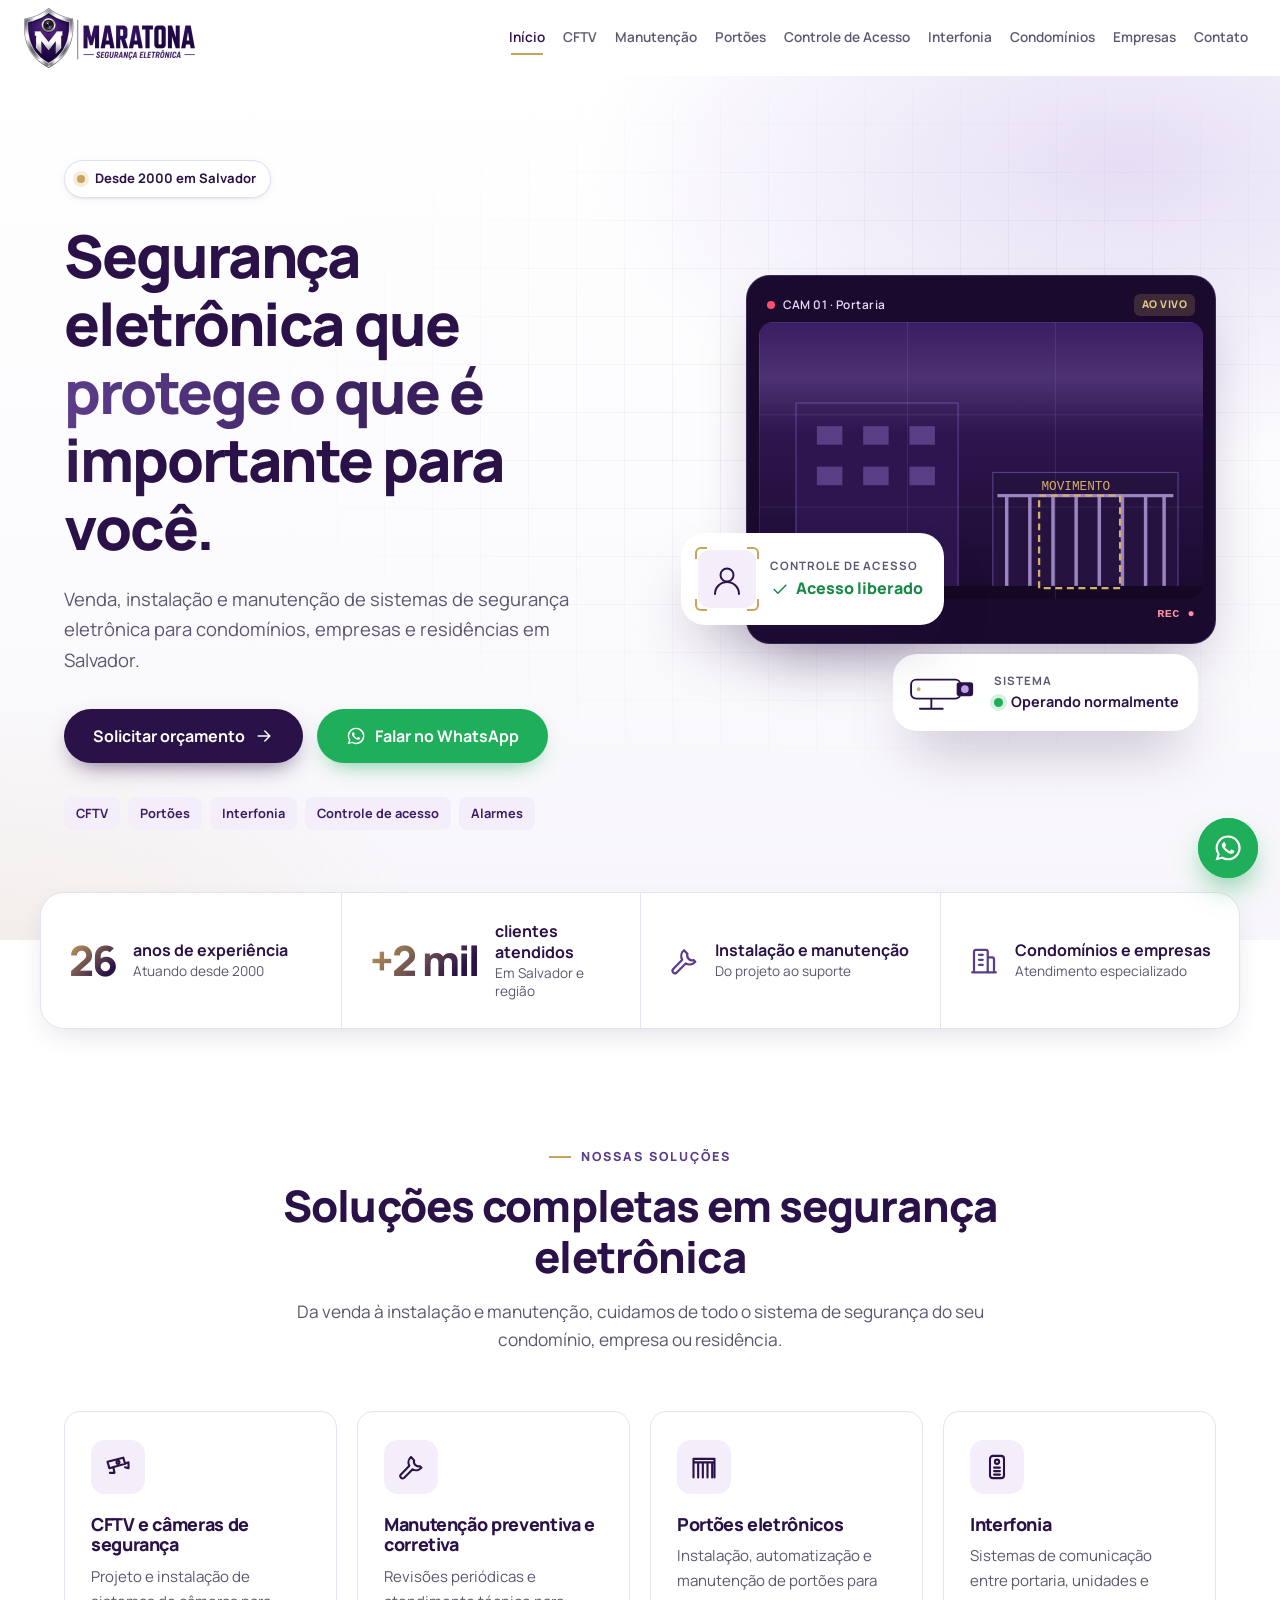
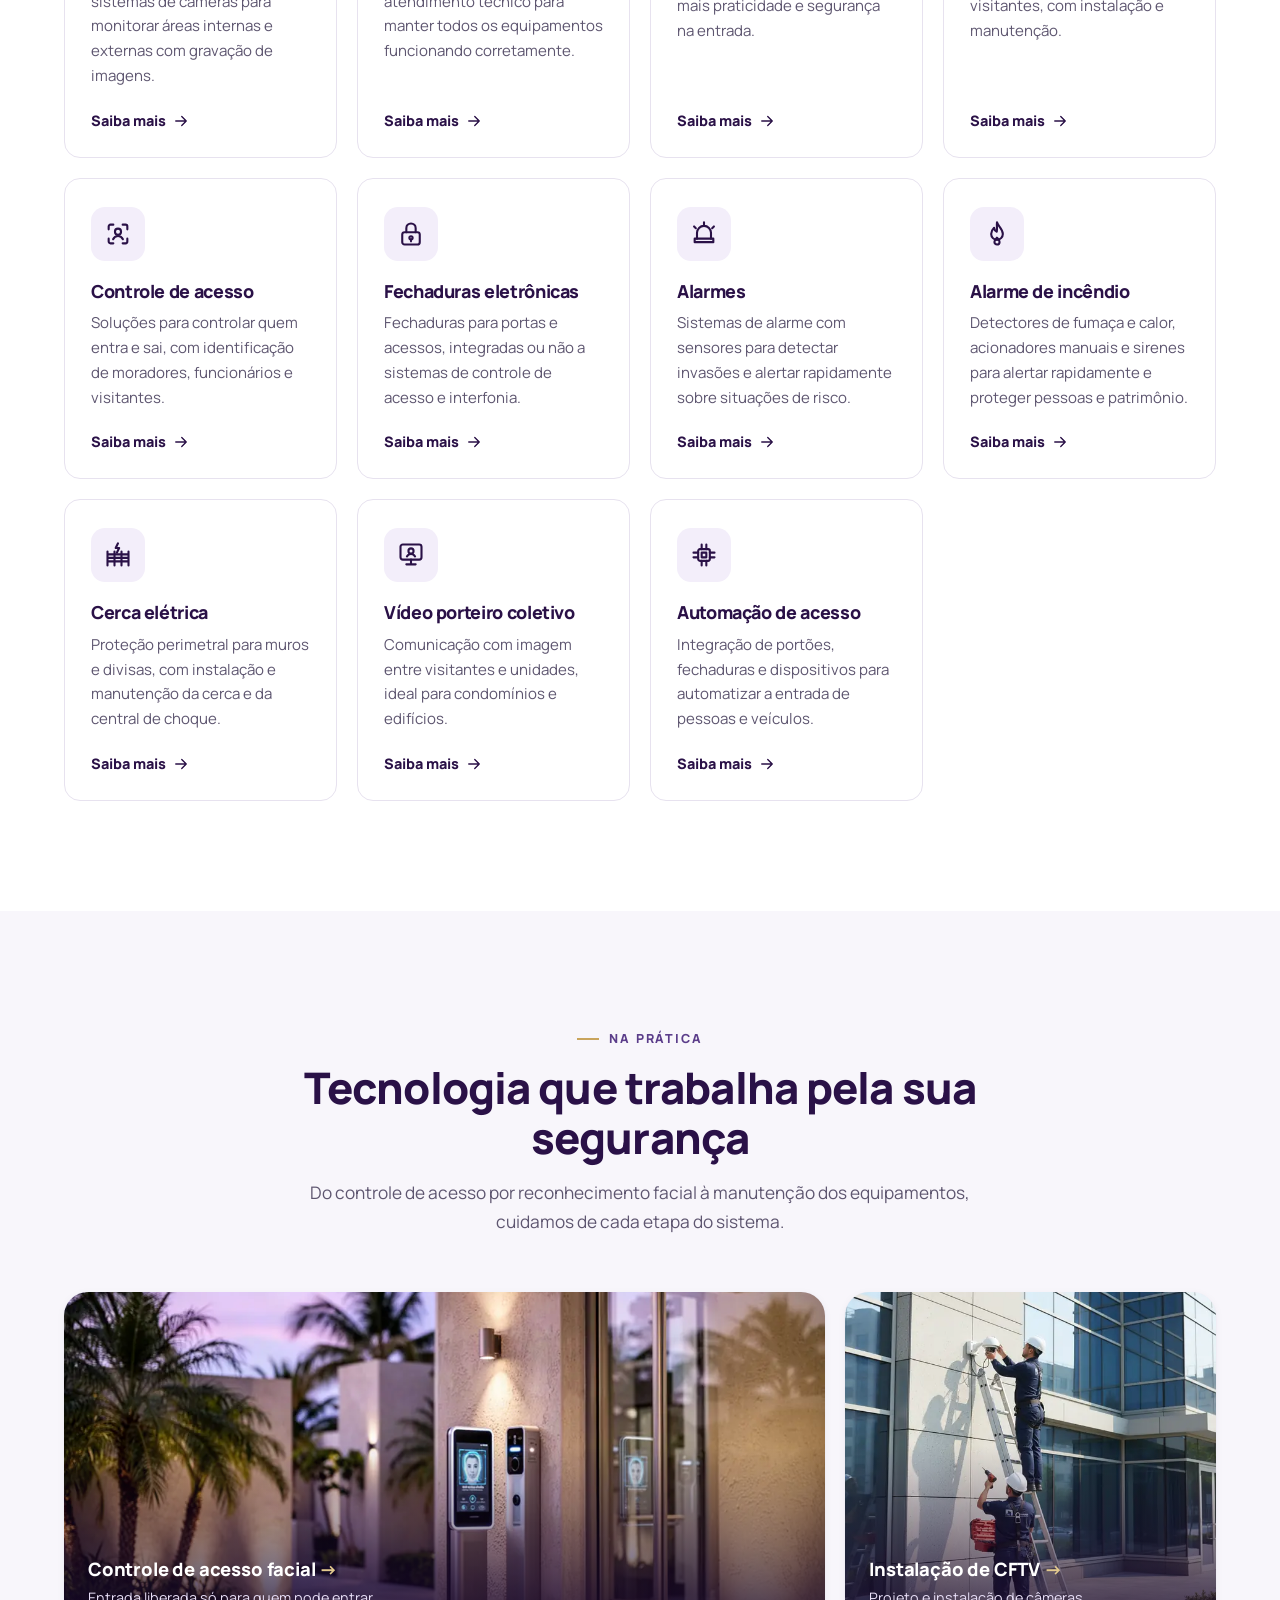
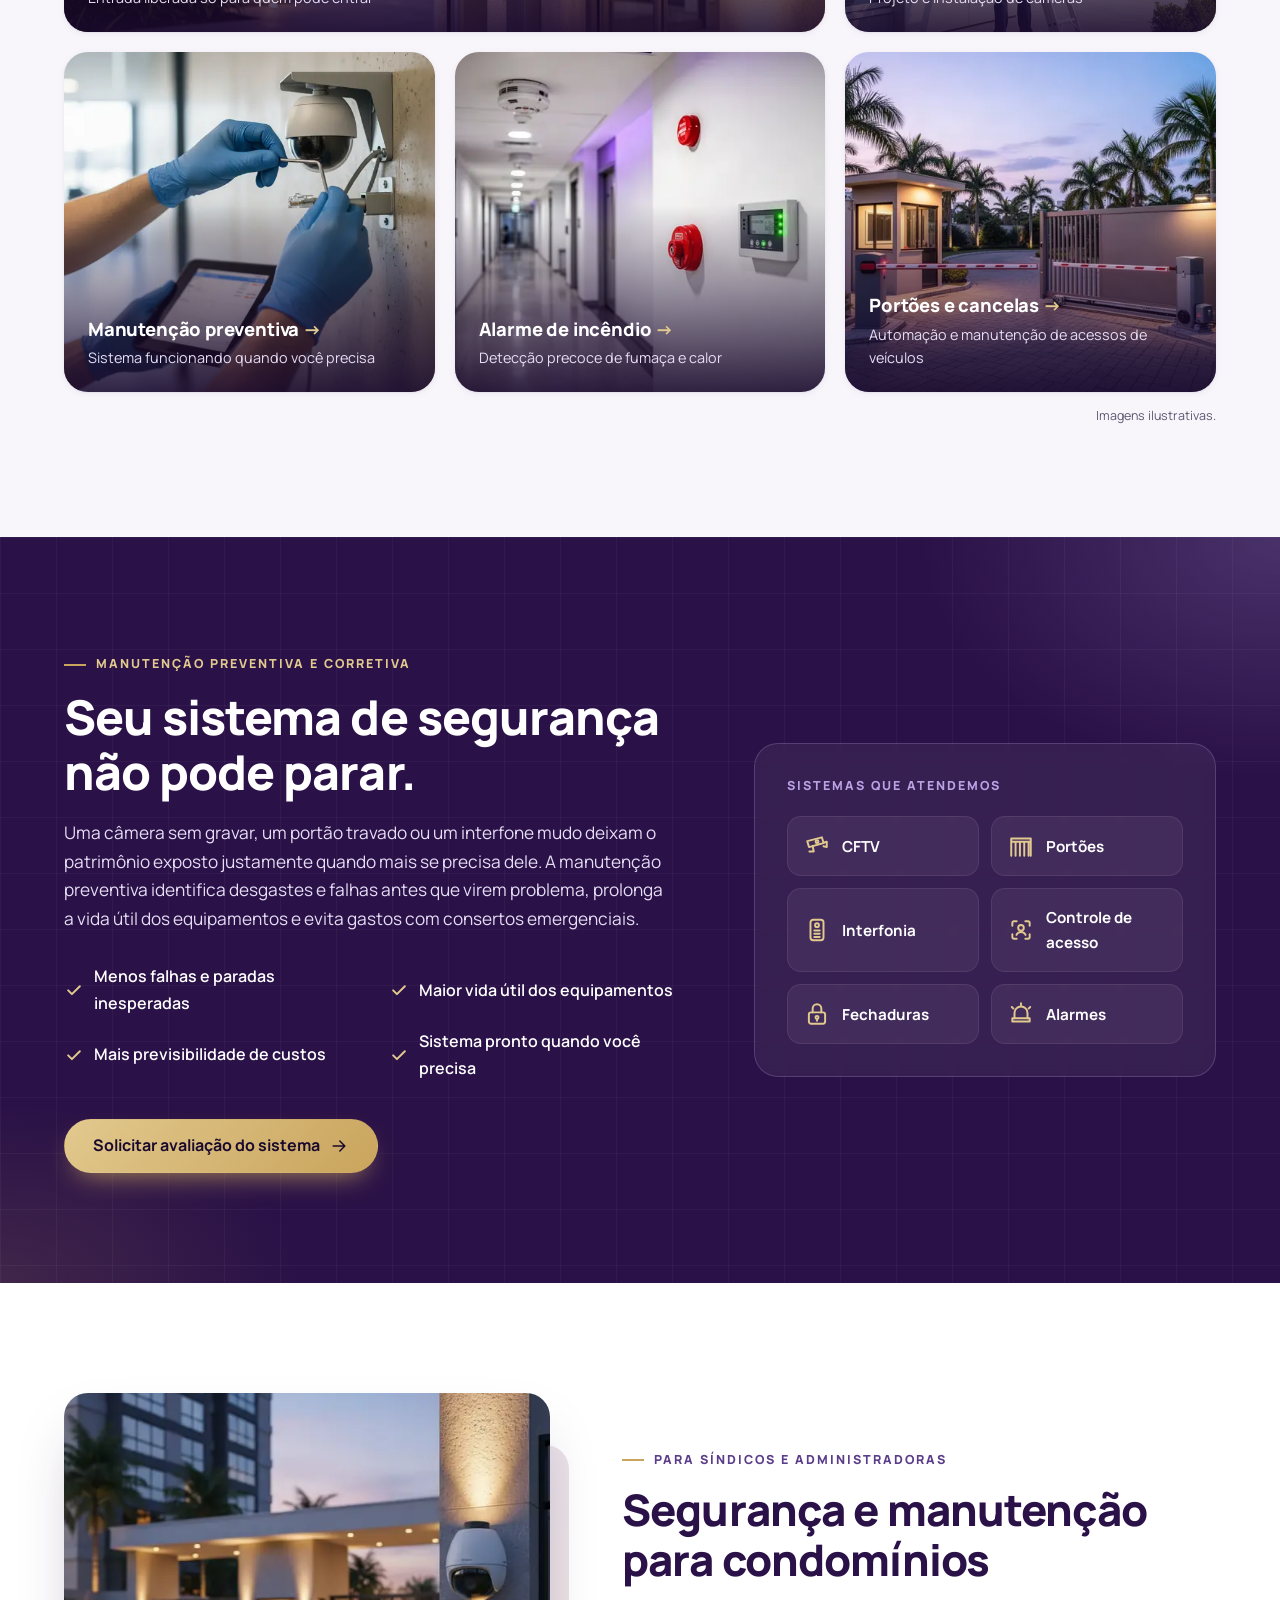
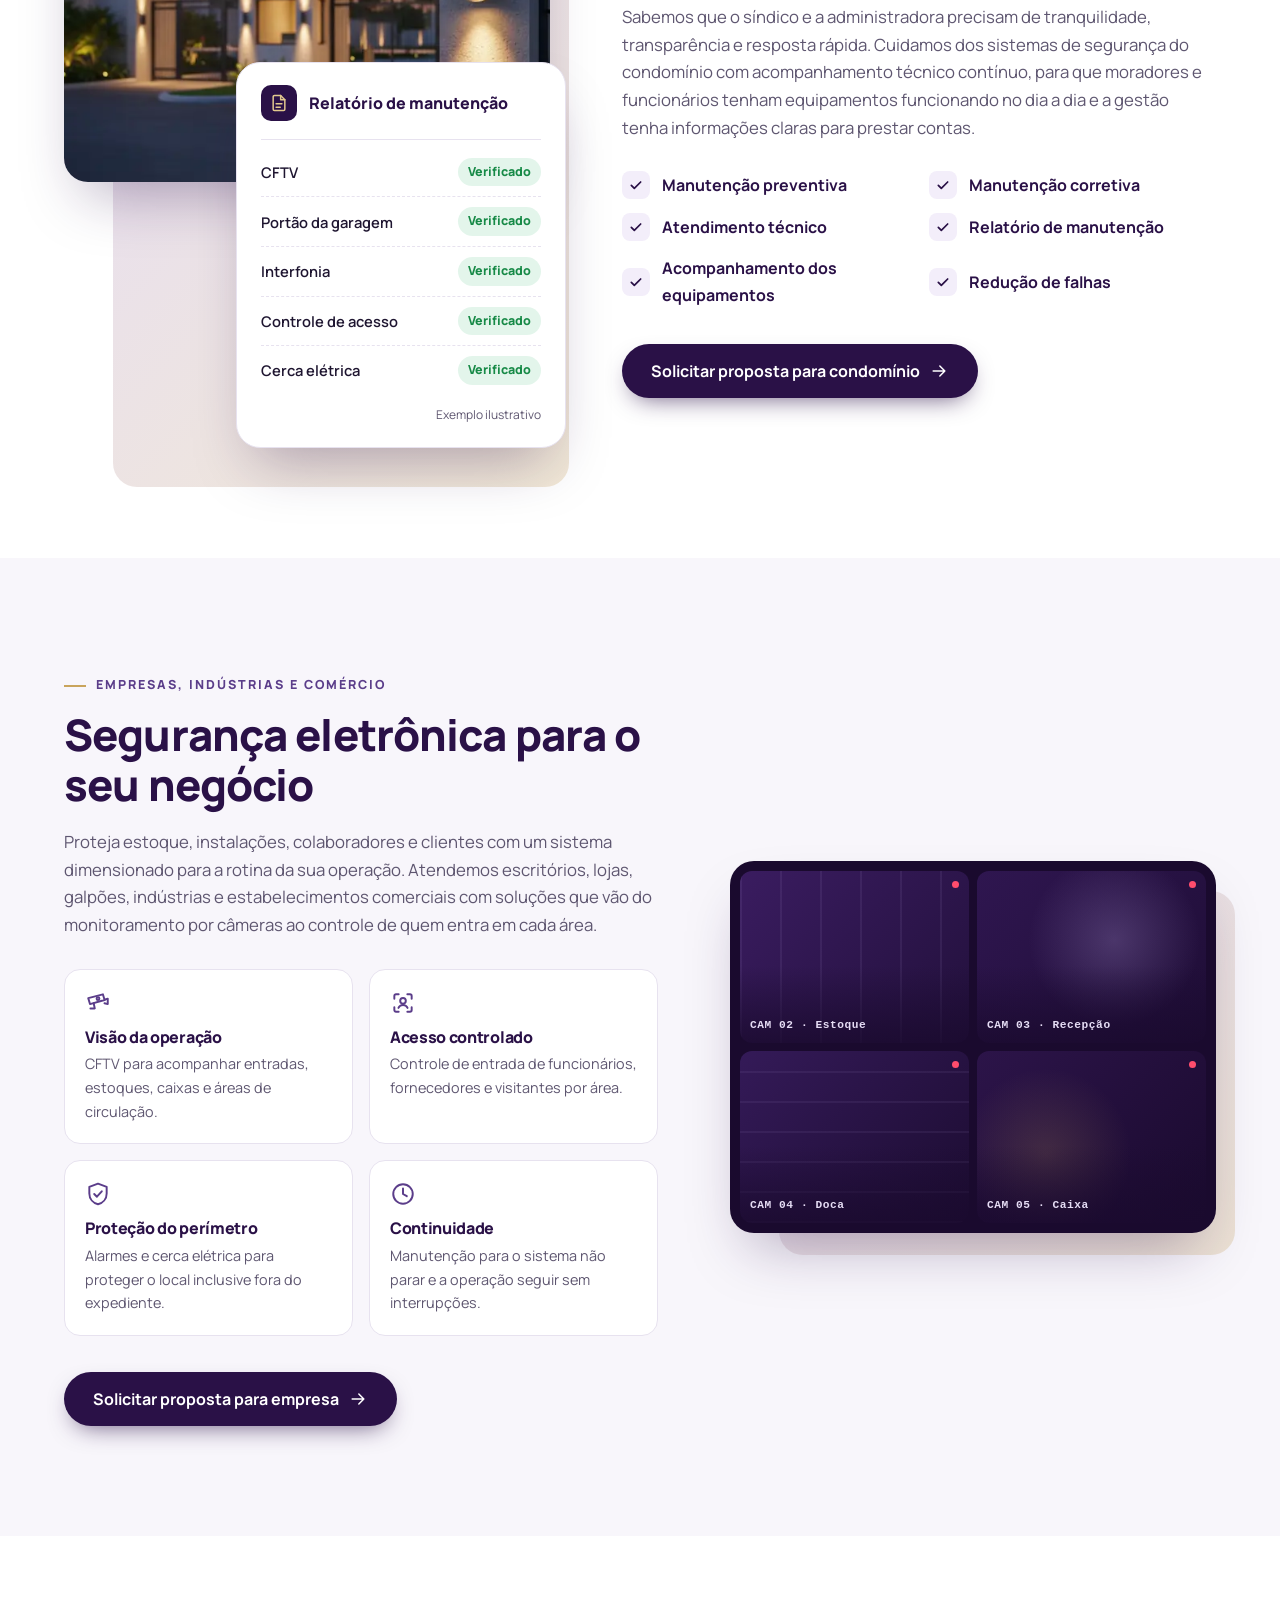
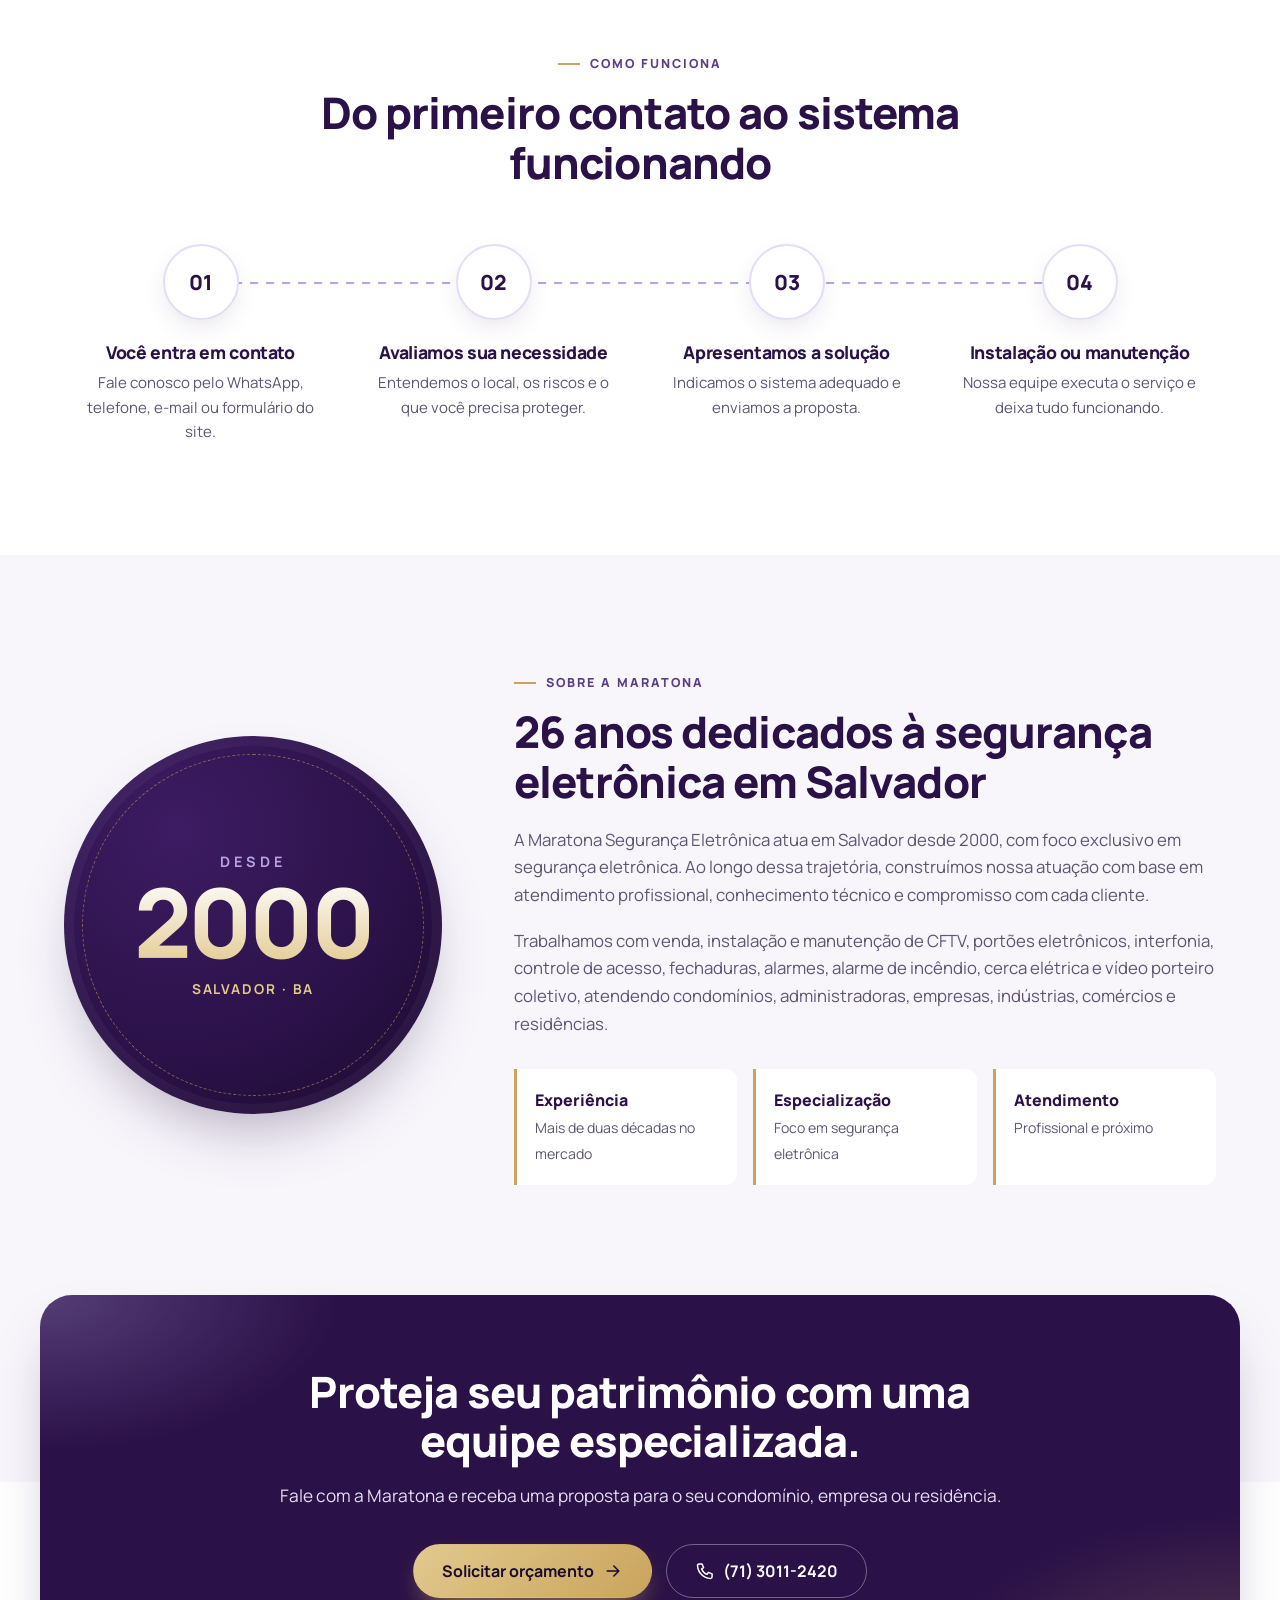
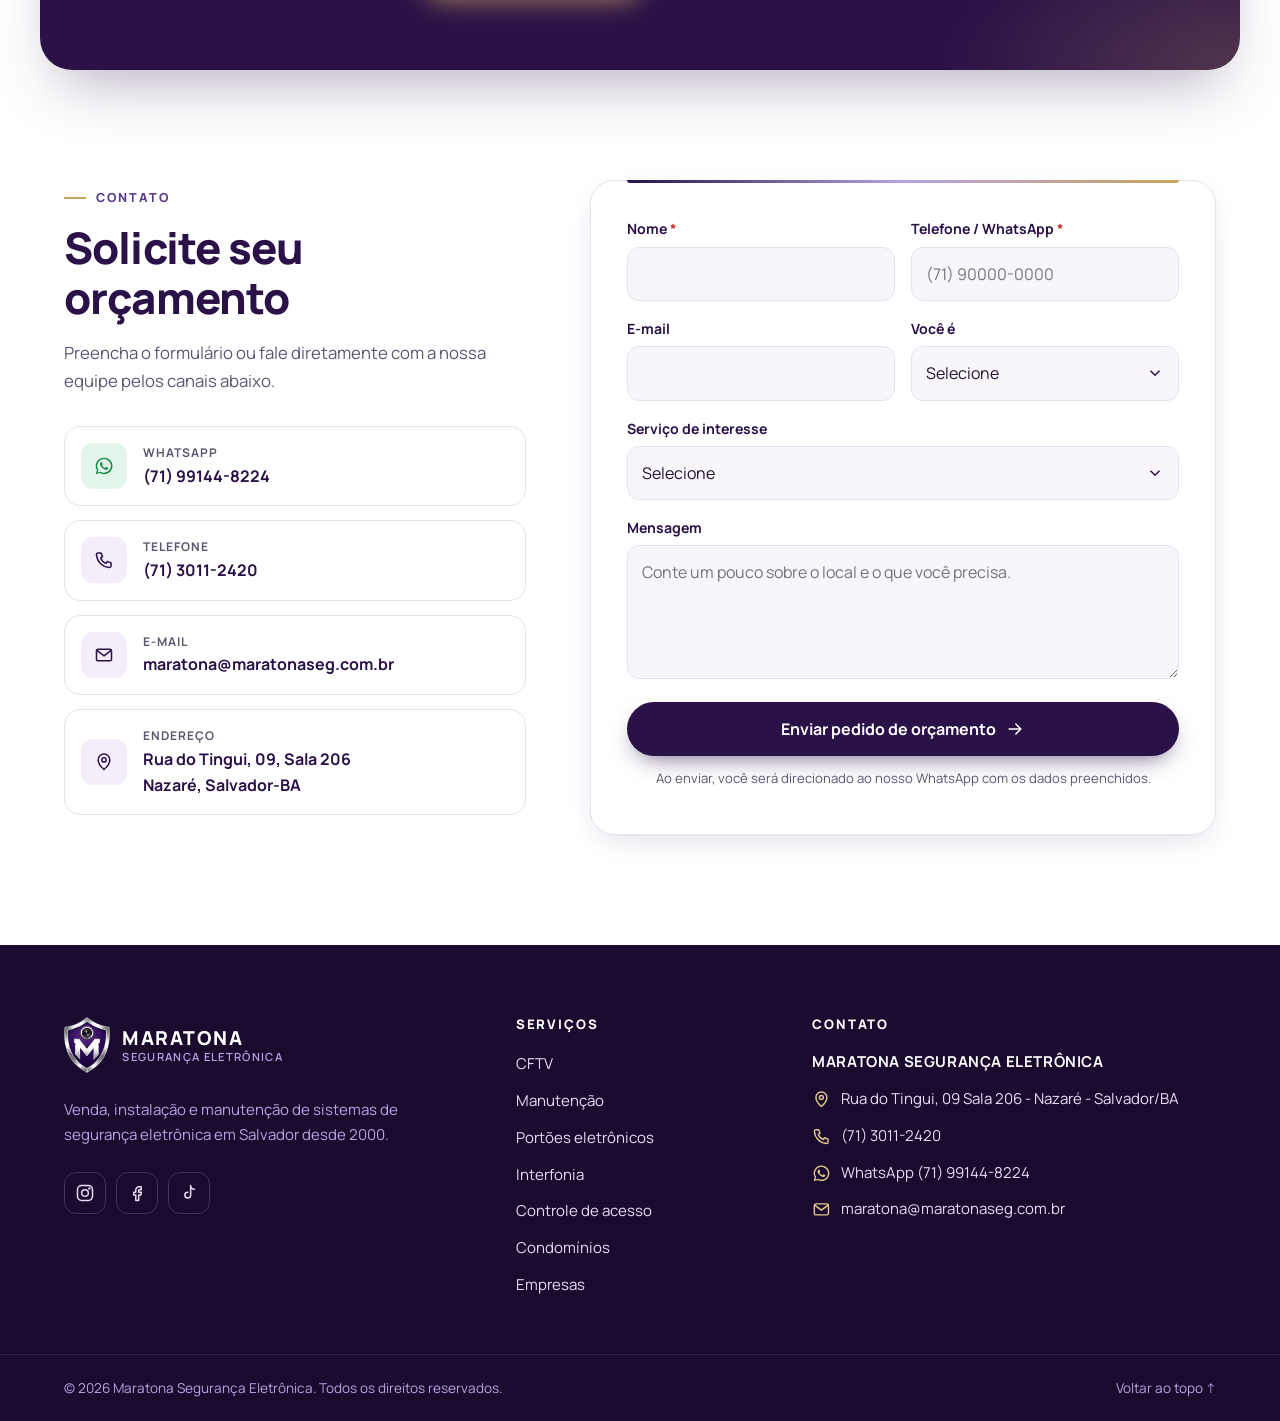
==== commit 95162e5f: "Adiciona serviço de alarme de incêndio - Card de serviço, opção no formulário e foto na galeria - Me" ====
--- a/index.html
+++ b/index.html
@@ -6,8 +6,8 @@
 
   <!-- SEO -->
   <title>Maratona Segurança Eletrônica | CFTV, Portões, Interfonia e Manutenção em Salvador</title>
-  <meta name="description" content="Venda, instalação e manutenção de sistemas de segurança eletrônica em Salvador desde 2000. CFTV, portões eletrônicos, interfonia, controle de acesso, alarmes e cerca elétrica para condomínios, empresas e residências.">
-  <meta name="keywords" content="segurança eletrônica Salvador, CFTV Salvador, câmeras de segurança, manutenção de portão eletrônico, interfonia condomínio, controle de acesso, cerca elétrica, alarme, vídeo porteiro coletivo">
+  <meta name="description" content="Venda, instalação e manutenção de sistemas de segurança eletrônica em Salvador desde 2000. CFTV, portões eletrônicos, interfonia, controle de acesso, alarmes, alarme de incêndio e cerca elétrica para condomínios, empresas e residências.">
+  <meta name="keywords" content="segurança eletrônica Salvador, CFTV Salvador, câmeras de segurança, manutenção de portão eletrônico, interfonia condomínio, controle de acesso, cerca elétrica, alarme, alarme de incêndio, vídeo porteiro coletivo">
   <meta name="author" content="Maratona Segurança Eletrônica">
   <meta name="robots" content="index, follow">
   <link rel="canonical" href="https://maratonaseg.com.br/">
@@ -77,6 +77,7 @@
     <symbol id="i-access" viewBox="0 0 24 24"><path d="M4 8V5.5A1.5 1.5 0 0 1 5.5 4H8M16 4h2.5A1.5 1.5 0 0 1 20 5.5V8M20 16v2.5a1.5 1.5 0 0 1-1.5 1.5H16M8 20H5.5A1.5 1.5 0 0 1 4 18.5V16"/><circle cx="12" cy="10" r="2.6"/><path d="M7.8 16.5a4.6 4.6 0 0 1 8.4 0"/></symbol>
     <symbol id="i-lock" viewBox="0 0 24 24"><rect x="4.5" y="10.5" width="15" height="10.5" rx="2"/><path d="M8 10.5V7a4 4 0 0 1 8 0v3.5"/><circle cx="12" cy="15.3" r="1.4"/><path d="M12 16.7v1.6"/></symbol>
     <symbol id="i-alarm" viewBox="0 0 24 24"><path d="M6 16V11a6 6 0 0 1 12 0v5"/><path d="M4 16h16v3H4z"/><path d="M12 2v2M3.5 5.5 5 7M20.5 5.5 19 7"/></symbol>
+    <symbol id="i-fire" viewBox="0 0 24 24"><path d="M12 2c1 3.5 5 5.5 5 10a5 5 0 0 1-10 0c0-2.4 1.2-4 2.5-5.3.2 1.6 1 2.8 2.3 3.3C12.3 7.5 11.6 4.6 12 2z"/><path d="M12 21a2.2 2.2 0 0 1-2.2-2.2c0-1.4 1.2-2.2 2.2-3.6 1 1.4 2.2 2.2 2.2 3.6A2.2 2.2 0 0 1 12 21z"/></symbol>
     <symbol id="i-fence" viewBox="0 0 24 24"><path d="M3 21V9M9 21V9M15 21V9M21 21V9M3 11.5h18M3 14.5h18M3 17.5h18"/><path d="m12 2-2 4h3l-2 4"/></symbol>
     <symbol id="i-videoporteiro" viewBox="0 0 24 24"><rect x="3" y="3" width="18" height="13" rx="2"/><circle cx="12" cy="8.5" r="2.2"/><path d="M8.5 13.2a4 4 0 0 1 7 0"/><path d="M8 20h8M12 16v4"/></symbol>
     <symbol id="i-auto" viewBox="0 0 24 24"><rect x="7" y="7" width="10" height="10" rx="1.5"/><path d="M10 10h4v4h-4zM10 3v4M14 3v4M10 17v4M14 17v4M3 10h4M3 14h4M17 10h4M17 14h4"/></symbol>
@@ -288,6 +289,12 @@
           <h3>Alarmes</h3>
           <p>Sistemas de alarme com sensores para detectar invasões e alertar rapidamente sobre situações de risco.</p>
           <a class="card__link" href="#contato" data-servico="Alarmes">Saiba mais <svg class="icon"><use href="#i-arrow"/></svg></a>
+        </article>
+        <article class="card">
+          <span class="card__icon"><svg class="icon"><use href="#i-fire"/></svg></span>
+          <h3>Alarme de incêndio</h3>
+          <p>Detectores de fumaça e calor, acionadores manuais e sirenes para alertar rapidamente e proteger pessoas e patrimônio.</p>
+          <a class="card__link" href="#contato" data-servico="Alarme de incêndio">Saiba mais <svg class="icon"><use href="#i-arrow"/></svg></a>
         </article>
 
         <article class="card">
@@ -336,8 +343,12 @@
           <img src="assets/img/fotos/tecnico-manutencao.webp" srcset="assets/img/fotos/tecnico-manutencao-600.webp 600w, assets/img/fotos/tecnico-manutencao.webp 1024w" sizes="(max-width: 640px) 92vw, (max-width: 1024px) 46vw, 380px" width="1024" height="1024" alt="Técnico fazendo manutenção em câmera de segurança" loading="lazy" decoding="async">
           <span class="gallery__cap"><strong>Manutenção preventiva</strong><em>Sistema funcionando quando você precisa</em></span>
         </a>
-        <a class="gallery__item gallery__item--wide" href="portoes/">
-          <img src="assets/img/fotos/motores-cancelas.webp" srcset="assets/img/fotos/motores-cancelas-600.webp 600w, assets/img/fotos/motores-cancelas.webp 1024w" sizes="(max-width: 640px) 92vw, (max-width: 1024px) 92vw, 760px" width="1024" height="768" alt="Portaria com cancela automática e portão eletrônico" loading="lazy" decoding="async">
+        <a class="gallery__item" href="#contato" data-servico="Alarme de incêndio">
+          <img src="assets/img/fotos/alarme-incendio.webp" srcset="assets/img/fotos/alarme-incendio-600.webp 600w, assets/img/fotos/alarme-incendio.webp 1024w" sizes="(max-width: 640px) 92vw, (max-width: 1024px) 46vw, 380px" width="1024" height="768" alt="Detector de fumaça, acionador manual e sirene de alarme de incêndio em corredor" loading="lazy" decoding="async">
+          <span class="gallery__cap"><strong>Alarme de incêndio</strong><em>Detecção precoce de fumaça e calor</em></span>
+        </a>
+        <a class="gallery__item" href="portoes/">
+          <img src="assets/img/fotos/motores-cancelas.webp" srcset="assets/img/fotos/motores-cancelas-600.webp 600w, assets/img/fotos/motores-cancelas.webp 1024w" sizes="(max-width: 640px) 92vw, (max-width: 1024px) 46vw, 380px" width="1024" height="768" alt="Portaria com cancela automática e portão eletrônico" loading="lazy" decoding="async">
           <span class="gallery__cap"><strong>Portões e cancelas</strong><em>Automação e manutenção de acessos de veículos</em></span>
         </a>
       </div>
@@ -502,7 +513,7 @@
         <p class="kicker">Sobre a Maratona</p>
         <h2>26 anos dedicados à segurança eletrônica em Salvador</h2>
         <p>A Maratona Segurança Eletrônica atua em Salvador desde 2000, com foco exclusivo em segurança eletrônica. Ao longo dessa trajetória, construímos nossa atuação com base em atendimento profissional, conhecimento técnico e compromisso com cada cliente.</p>
-        <p>Trabalhamos com venda, instalação e manutenção de CFTV, portões eletrônicos, interfonia, controle de acesso, fechaduras, alarmes, cerca elétrica e vídeo porteiro coletivo, atendendo condomínios, administradoras, empresas, indústrias, comércios e residências.</p>
+        <p>Trabalhamos com venda, instalação e manutenção de CFTV, portões eletrônicos, interfonia, controle de acesso, fechaduras, alarmes, alarme de incêndio, cerca elétrica e vídeo porteiro coletivo, atendendo condomínios, administradoras, empresas, indústrias, comércios e residências.</p>
         <ul class="about__pillars">
           <li><strong>Experiência</strong><span>Mais de duas décadas no mercado</span></li>
           <li><strong>Especialização</strong><span>Foco em segurança eletrônica</span></li>
@@ -600,6 +611,7 @@
             <option>Controle de acesso</option>
             <option>Fechaduras eletrônicas</option>
             <option>Alarmes</option>
+            <option>Alarme de incêndio</option>
             <option>Cerca elétrica</option>
             <option>Vídeo porteiro coletivo</option>
             <option>Automação de acesso</option>
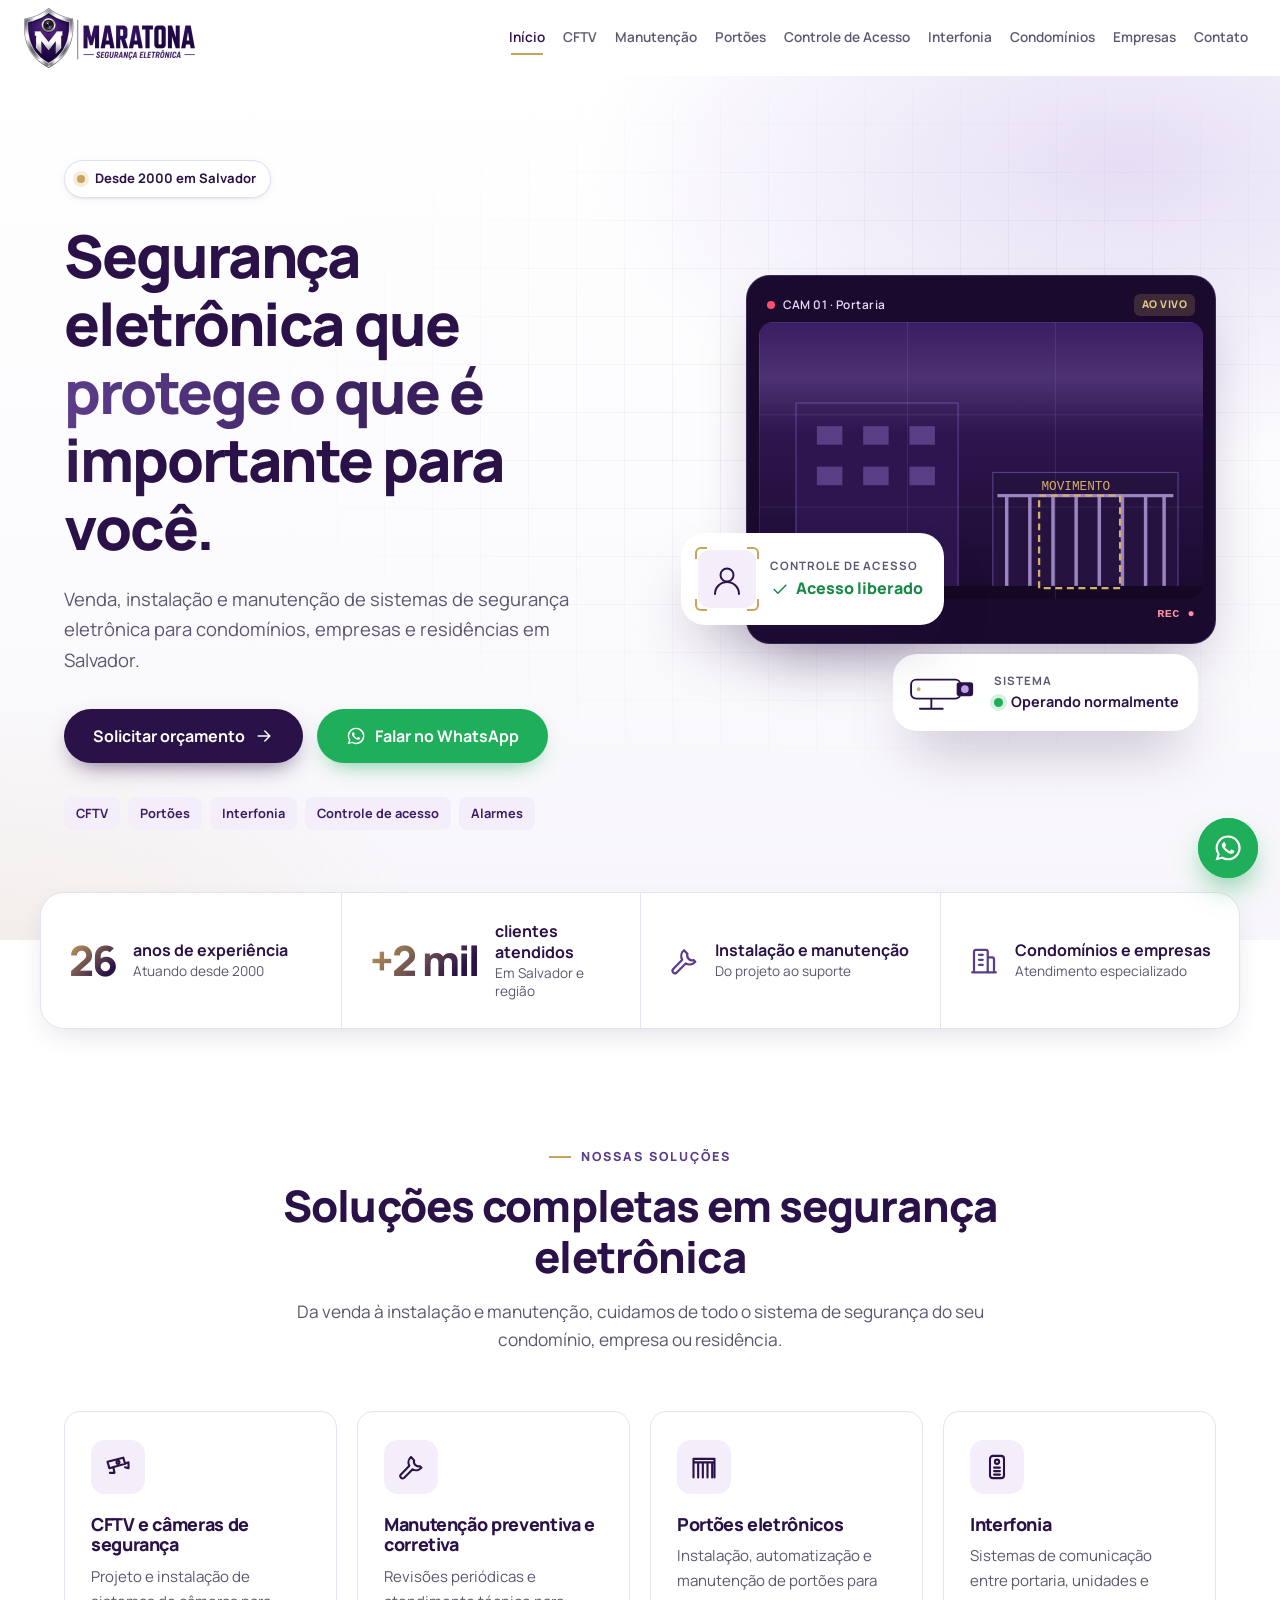
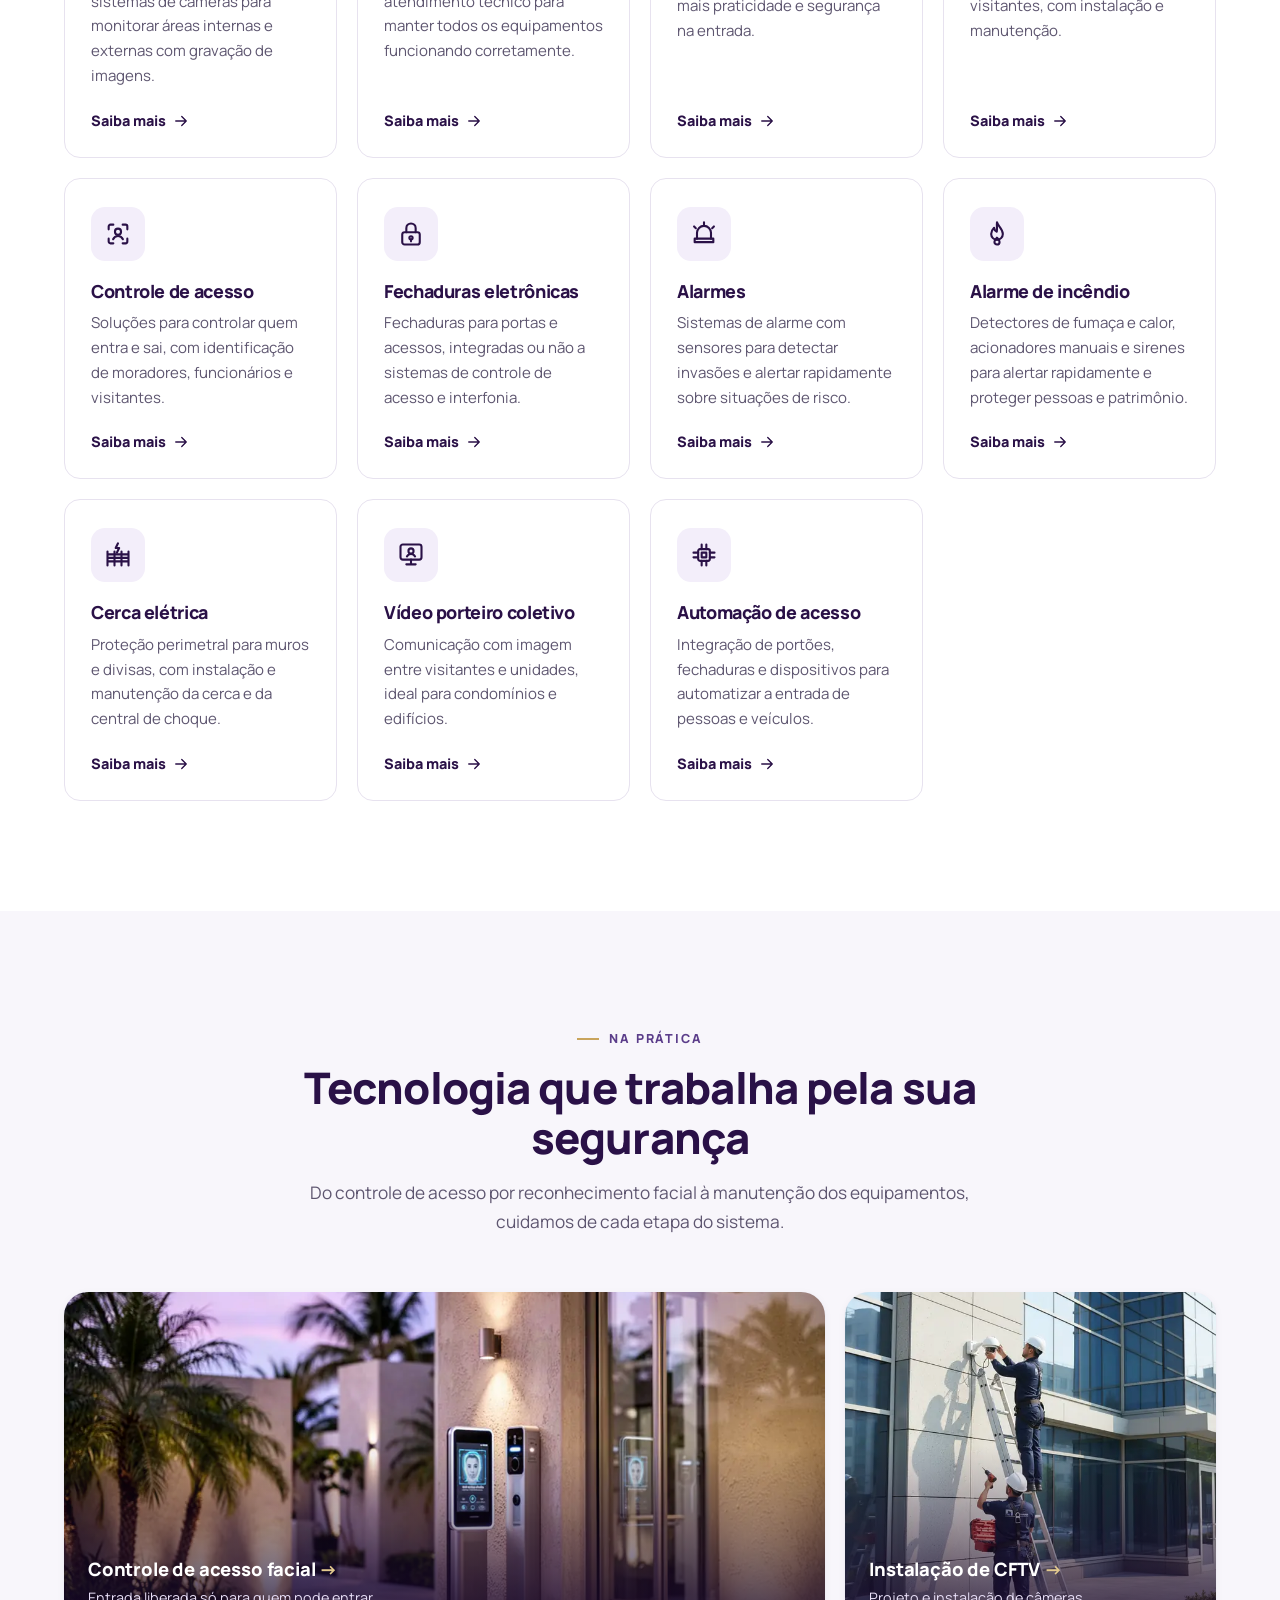
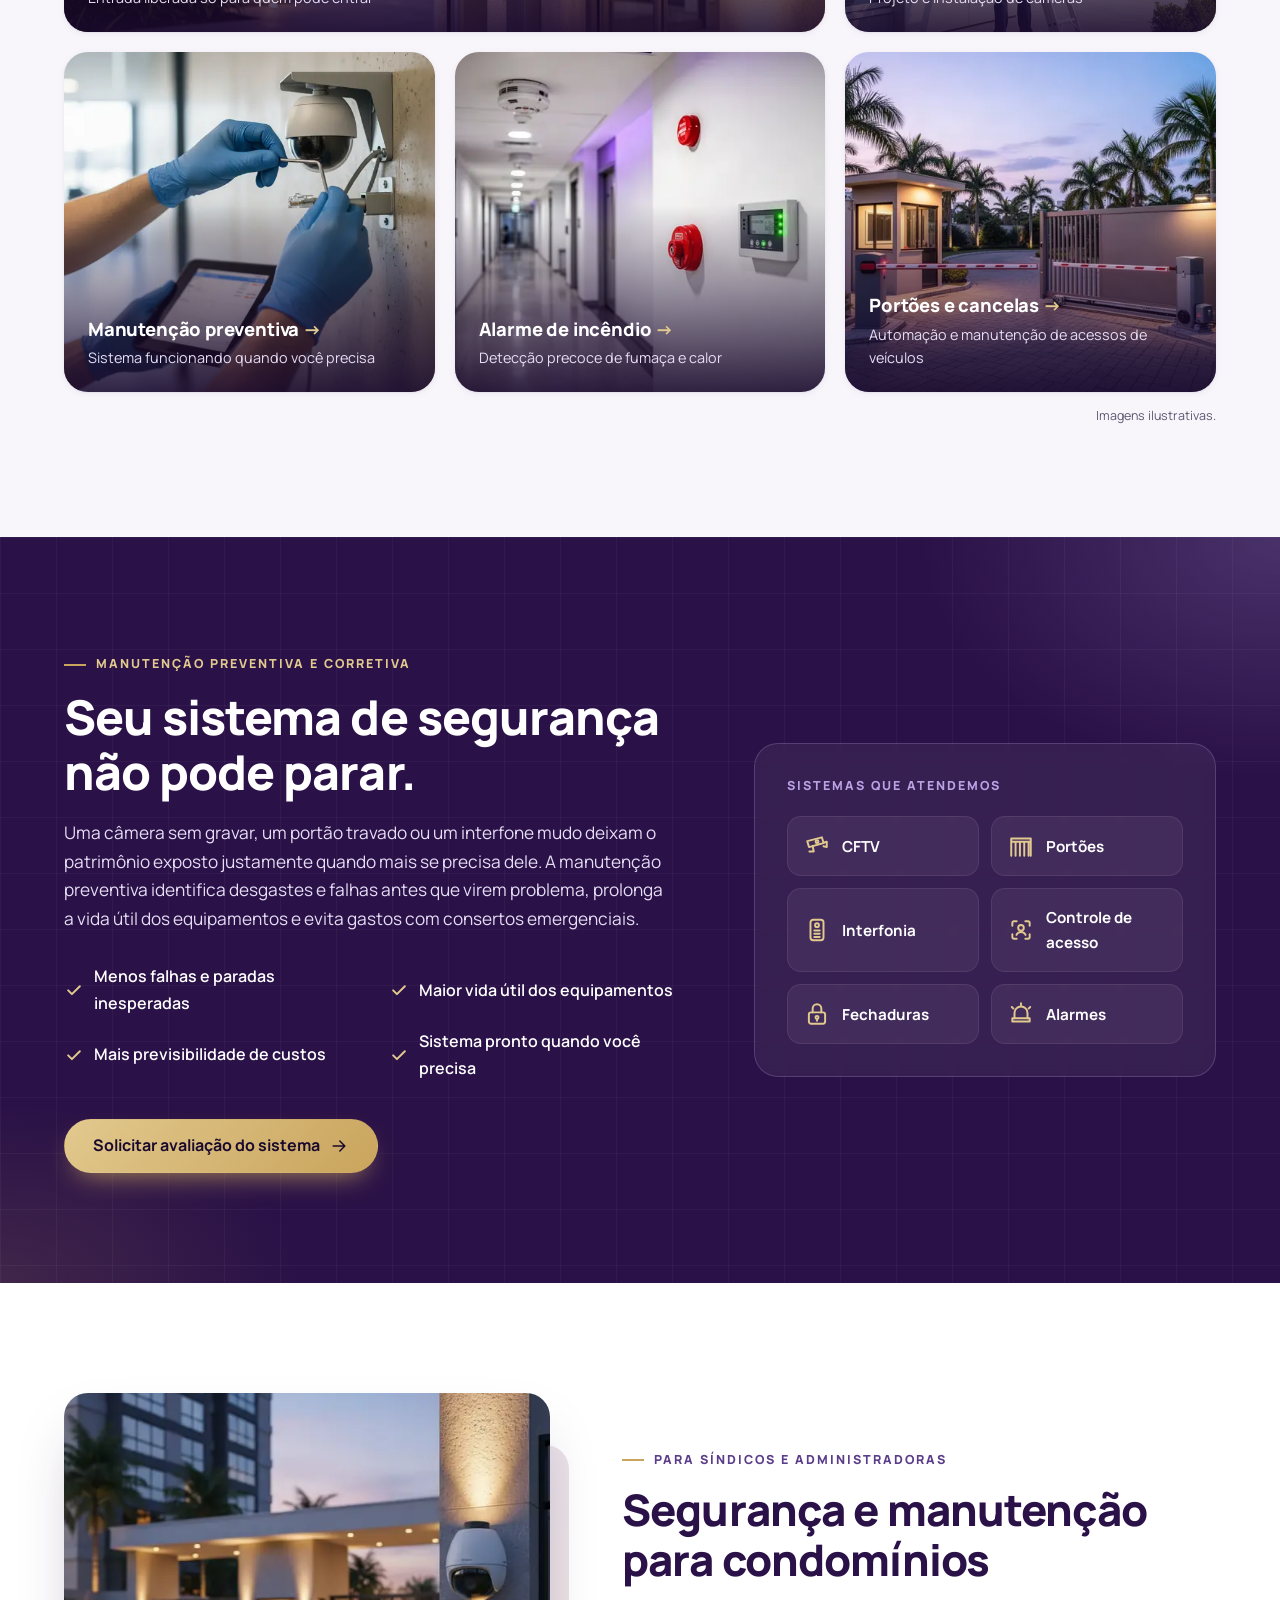
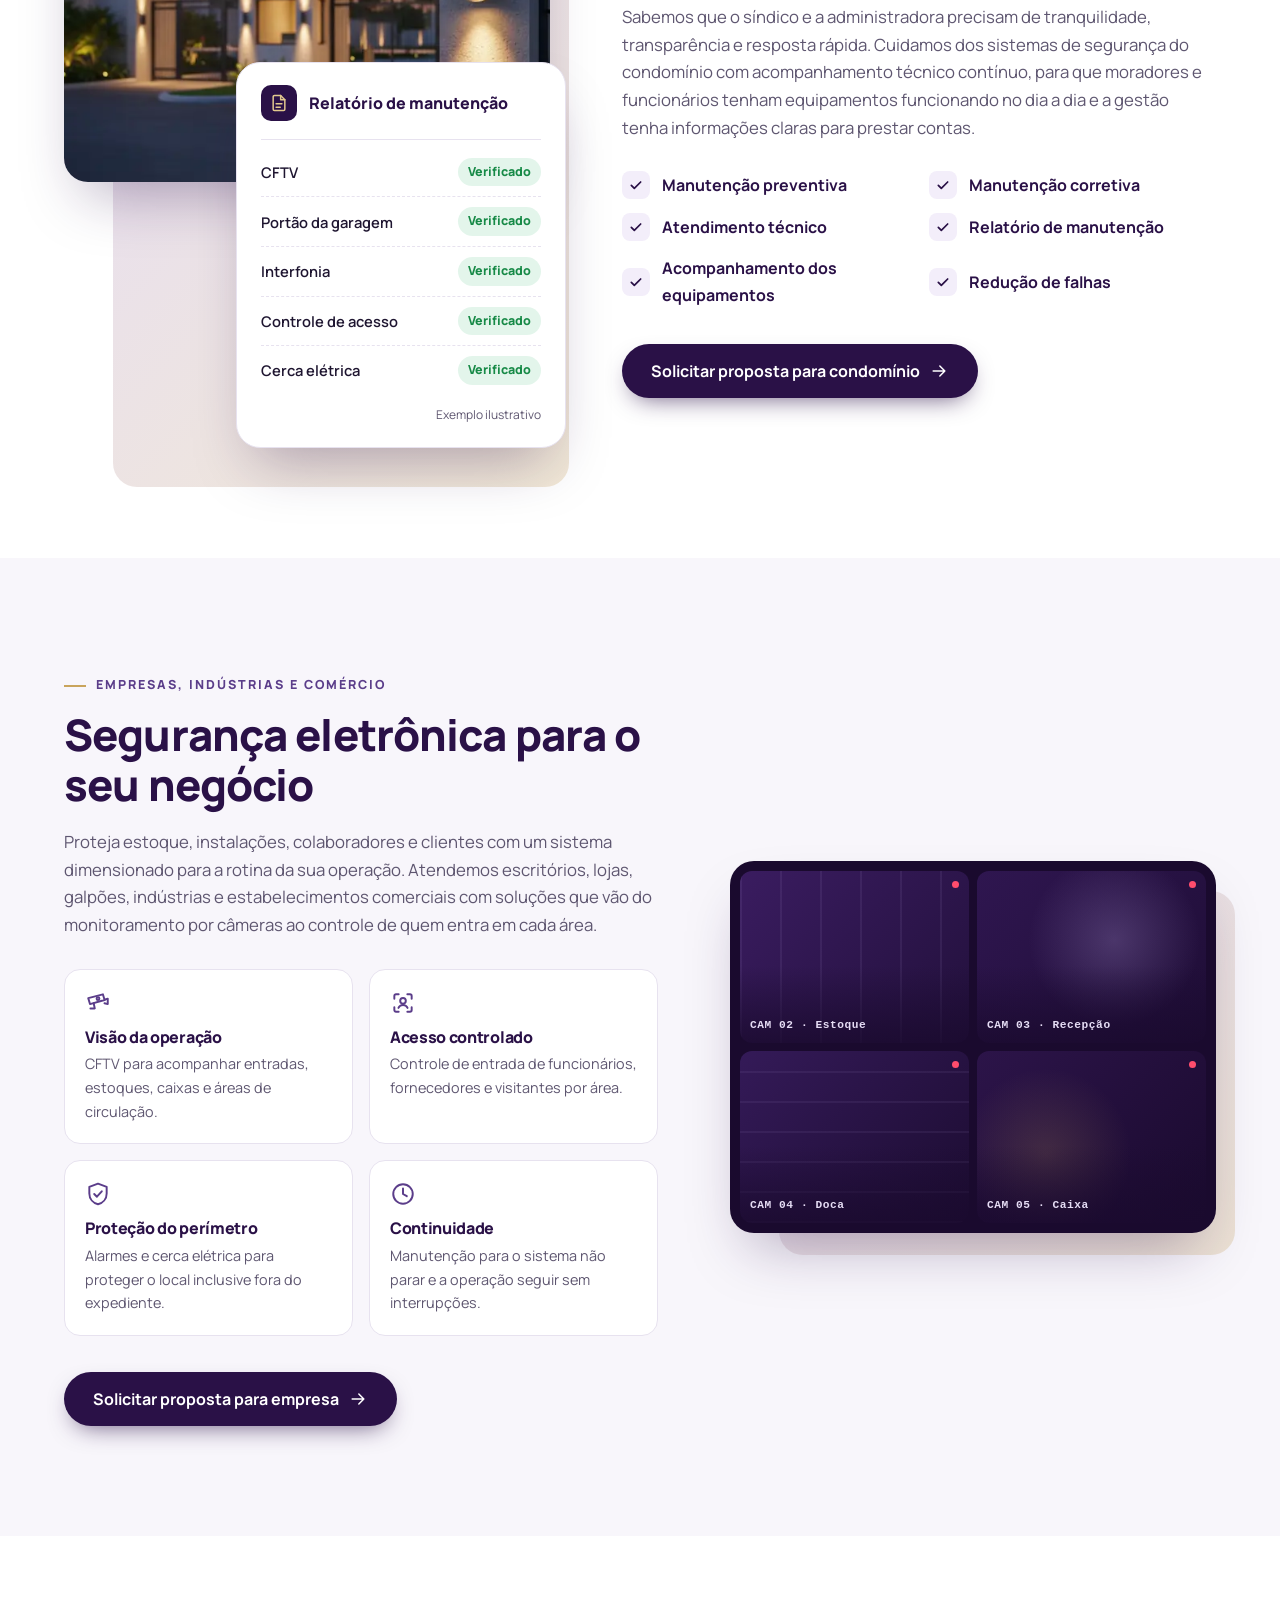
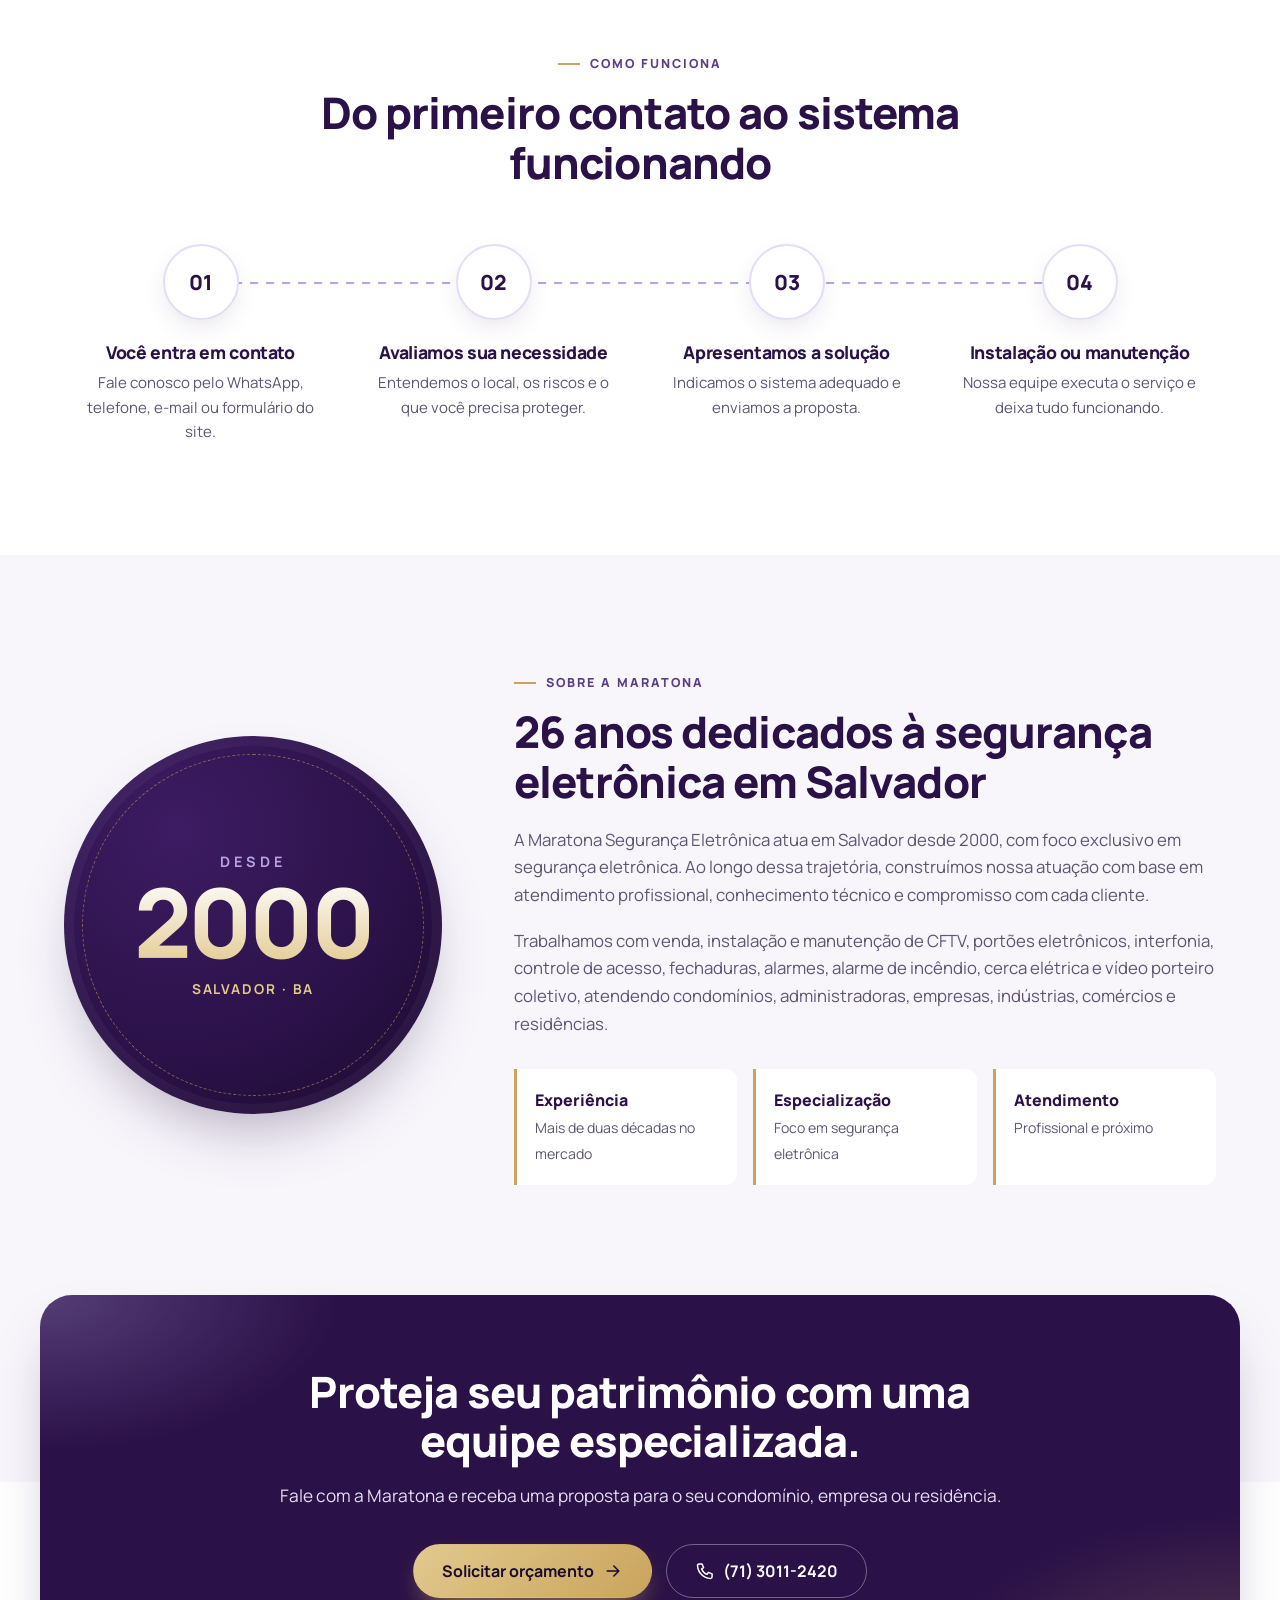
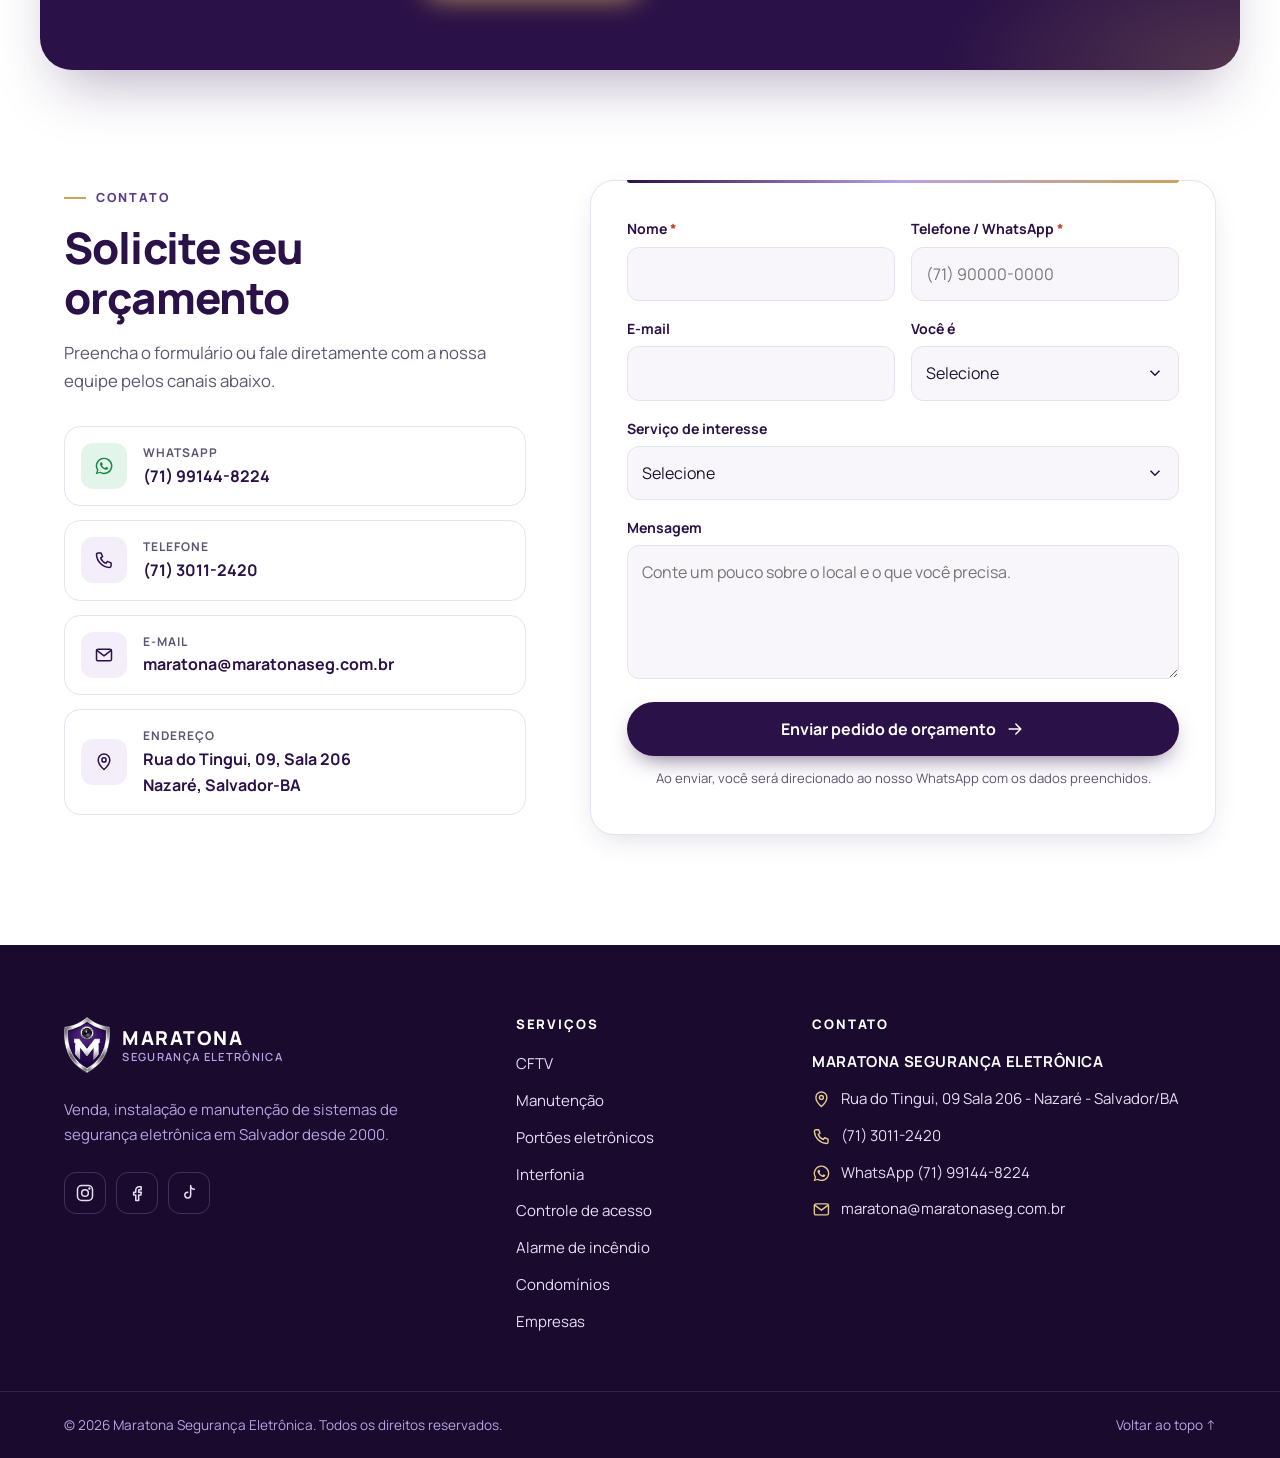
==== commit a8b145b1: "Cria landing page de alarme de incêndio - Nova página /alarme-de-incendio/ com foto, serviços e cham" ====
--- a/index.html
+++ b/index.html
@@ -36,7 +36,7 @@
   <link rel="preconnect" href="https://fonts.gstatic.com" crossorigin>
   <link href="https://fonts.googleapis.com/css2?family=Manrope:wght@400;500;600;700;800&display=swap" rel="stylesheet">
 
-  <link rel="stylesheet" href="style.css?v=20261013">
+  <link rel="stylesheet" href="style.css?v=20261013b">
 
   <!-- Dados estruturados (SEO local) -->
   <script type="application/ld+json">
@@ -294,7 +294,7 @@
           <span class="card__icon"><svg class="icon"><use href="#i-fire"/></svg></span>
           <h3>Alarme de incêndio</h3>
           <p>Detectores de fumaça e calor, acionadores manuais e sirenes para alertar rapidamente e proteger pessoas e patrimônio.</p>
-          <a class="card__link" href="#contato" data-servico="Alarme de incêndio">Saiba mais <svg class="icon"><use href="#i-arrow"/></svg></a>
+          <a class="card__link" href="alarme-de-incendio/">Saiba mais <svg class="icon"><use href="#i-arrow"/></svg></a>
         </article>
 
         <article class="card">
@@ -343,7 +343,7 @@
           <img src="assets/img/fotos/tecnico-manutencao.webp" srcset="assets/img/fotos/tecnico-manutencao-600.webp 600w, assets/img/fotos/tecnico-manutencao.webp 1024w" sizes="(max-width: 640px) 92vw, (max-width: 1024px) 46vw, 380px" width="1024" height="1024" alt="Técnico fazendo manutenção em câmera de segurança" loading="lazy" decoding="async">
           <span class="gallery__cap"><strong>Manutenção preventiva</strong><em>Sistema funcionando quando você precisa</em></span>
         </a>
-        <a class="gallery__item" href="#contato" data-servico="Alarme de incêndio">
+        <a class="gallery__item" href="alarme-de-incendio/">
           <img src="assets/img/fotos/alarme-incendio.webp" srcset="assets/img/fotos/alarme-incendio-600.webp 600w, assets/img/fotos/alarme-incendio.webp 1024w" sizes="(max-width: 640px) 92vw, (max-width: 1024px) 46vw, 380px" width="1024" height="768" alt="Detector de fumaça, acionador manual e sirene de alarme de incêndio em corredor" loading="lazy" decoding="async">
           <span class="gallery__cap"><strong>Alarme de incêndio</strong><em>Detecção precoce de fumaça e calor</em></span>
         </a>
@@ -661,6 +661,7 @@
         <li><a href="portoes/">Portões eletrônicos</a></li>
         <li><a href="interfonia/">Interfonia</a></li>
         <li><a href="controle-de-acesso/">Controle de acesso</a></li>
+        <li><a href="alarme-de-incendio/">Alarme de incêndio</a></li>
         <li><a href="condominios/">Condomínios</a></li>
         <li><a href="empresas/">Empresas</a></li>
       </ul>
--- a/style.css
+++ b/style.css
@@ -585,6 +585,9 @@
 .page-body h2 { font-size: clamp(1.5rem, 2.6vw, 2rem); margin-bottom: 14px; }
 .page-body h2:not(:first-child) { margin-top: 44px; }
 .page-body p { color: var(--text-muted); font-size: 1.05rem; }
+.page-photo { margin: 0 0 40px; border-radius: var(--radius-lg); overflow: hidden; box-shadow: var(--shadow); background: var(--lilas-100); position: relative; }
+.page-photo img { width: 100%; height: auto; aspect-ratio: 4 / 3; object-fit: cover; }
+.page-photo figcaption { position: absolute; right: 12px; bottom: 10px; font-size: .72rem; color: #fff; background: rgba(26, 10, 46, .55); padding: 3px 10px; border-radius: 999px; }
 .page-aside { position: sticky; top: calc(var(--header-h) + 24px); padding: 28px; border-radius: var(--radius-lg); background: var(--bg-soft); border: 1px solid var(--border); }
 .page-aside h3 { font-size: 1.2rem; font-weight: 800; margin-bottom: 10px; }
 .page-aside p { color: var(--text-muted); font-size: .95rem; margin-bottom: 20px; }
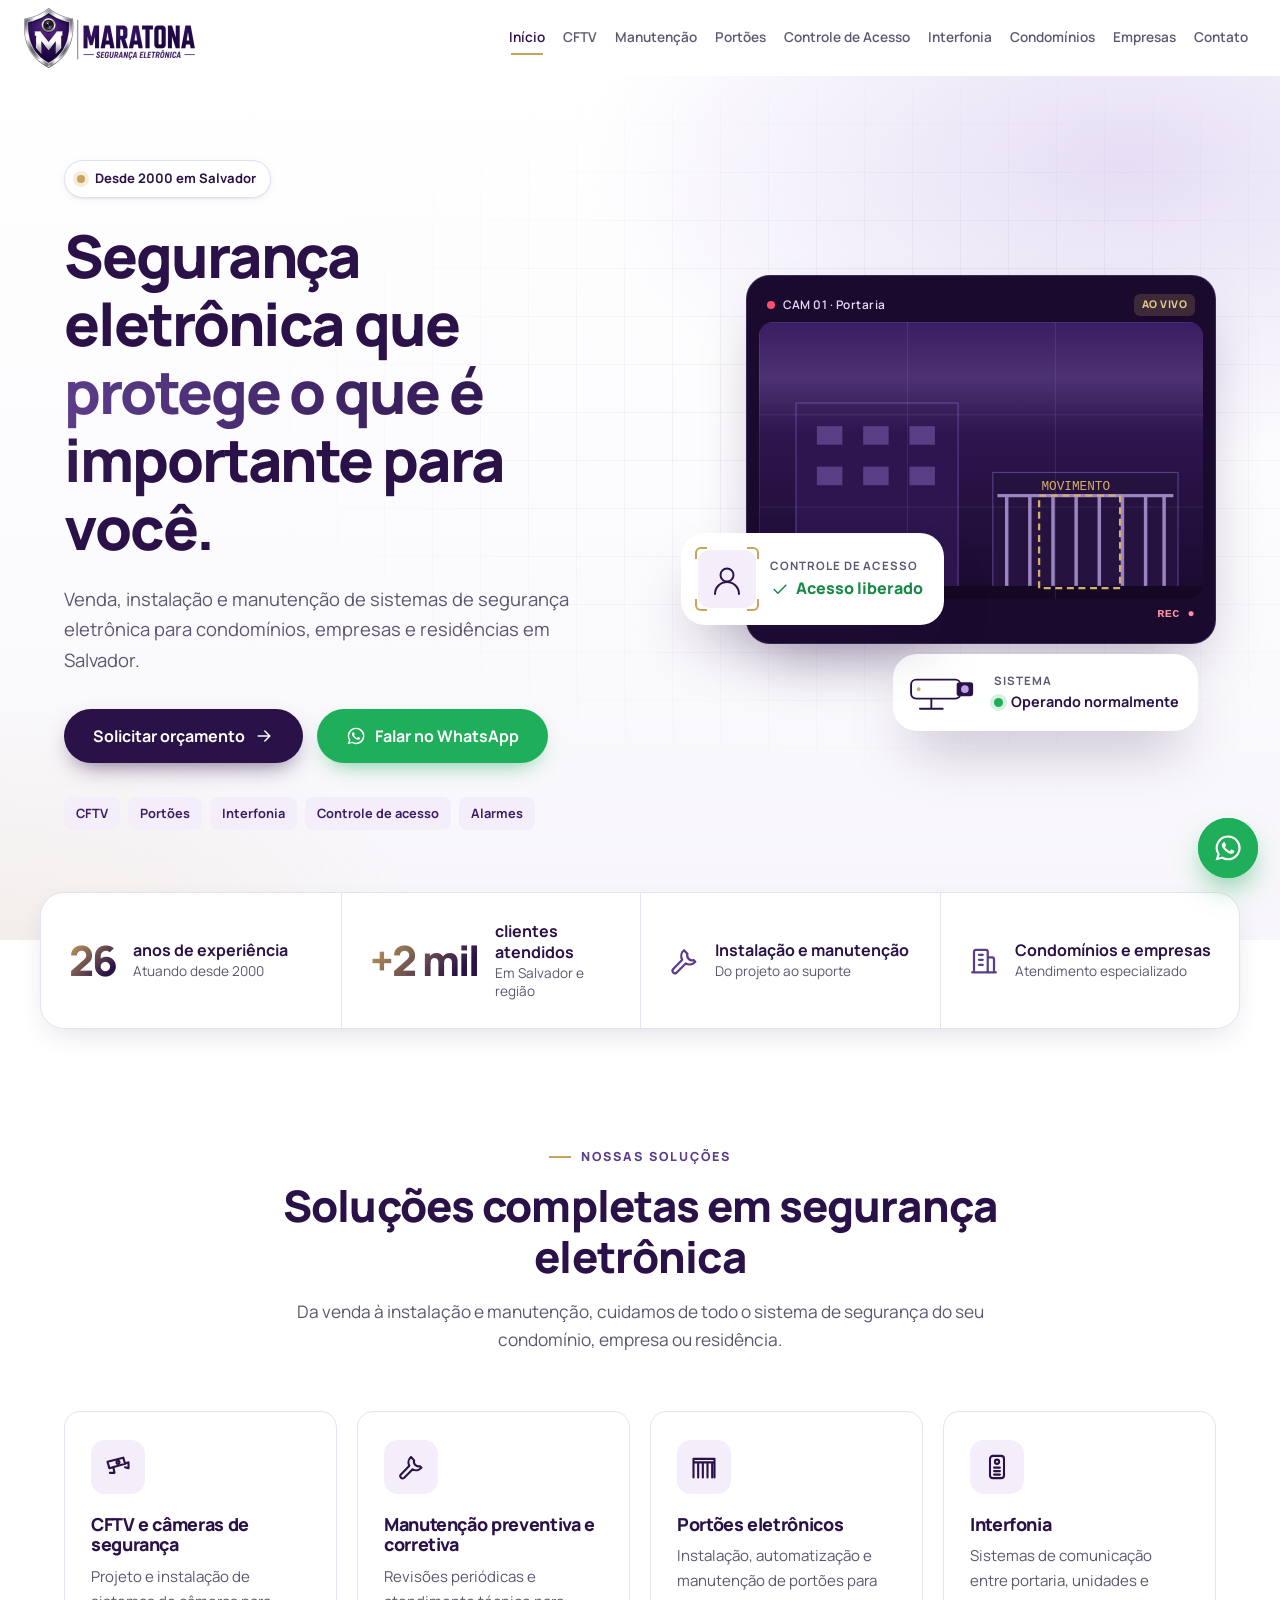
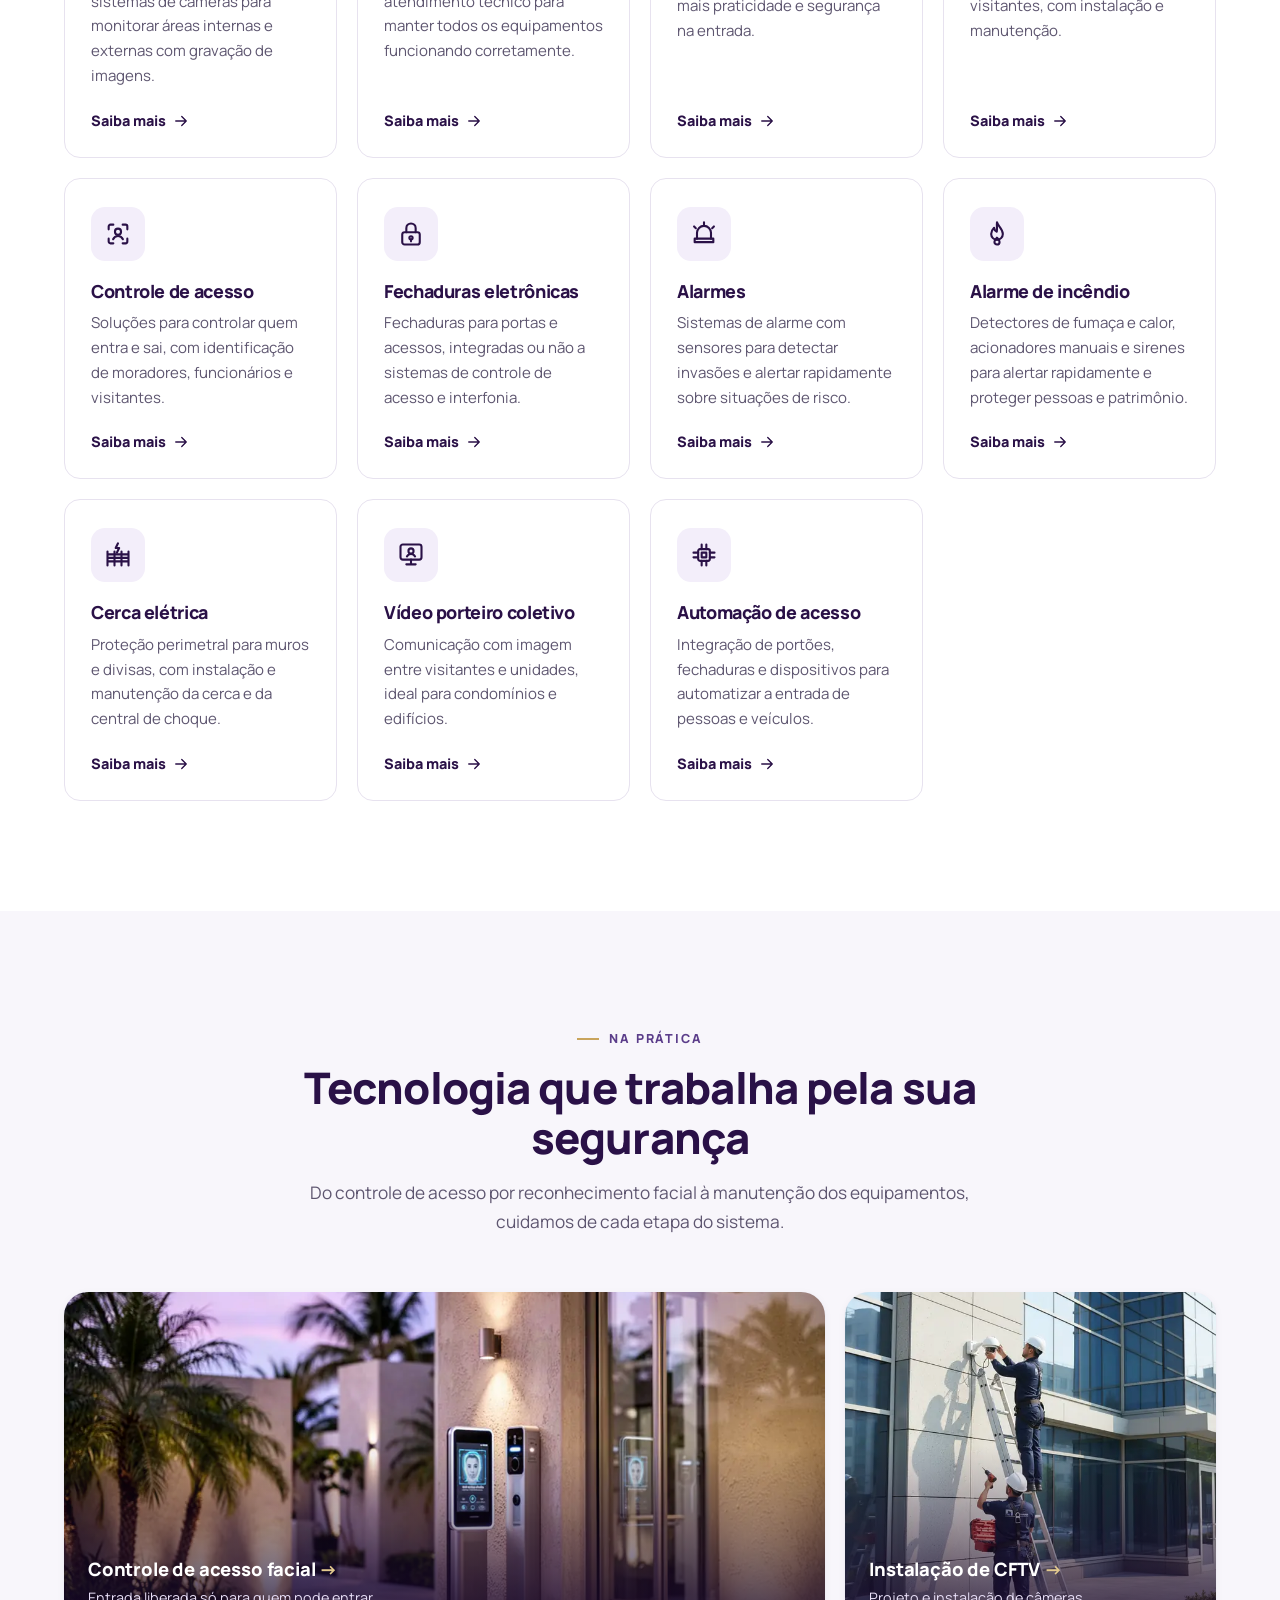
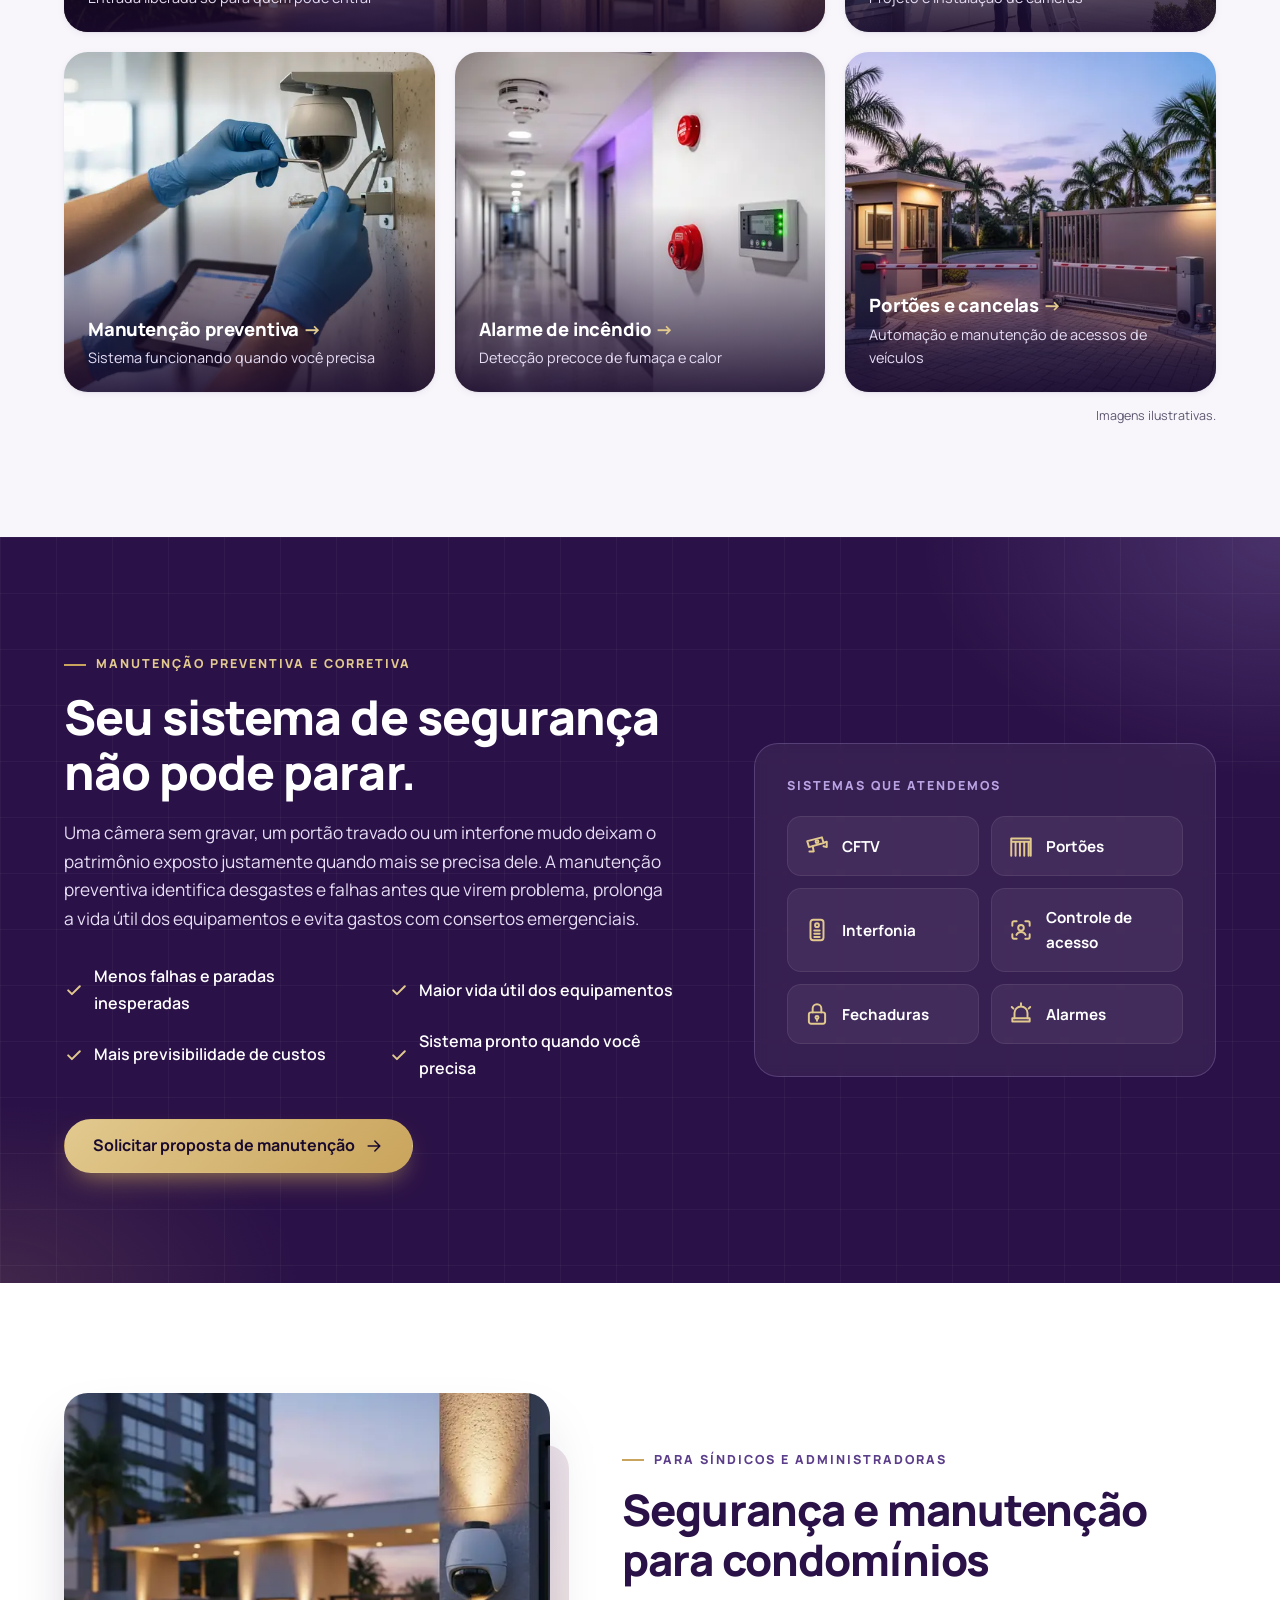
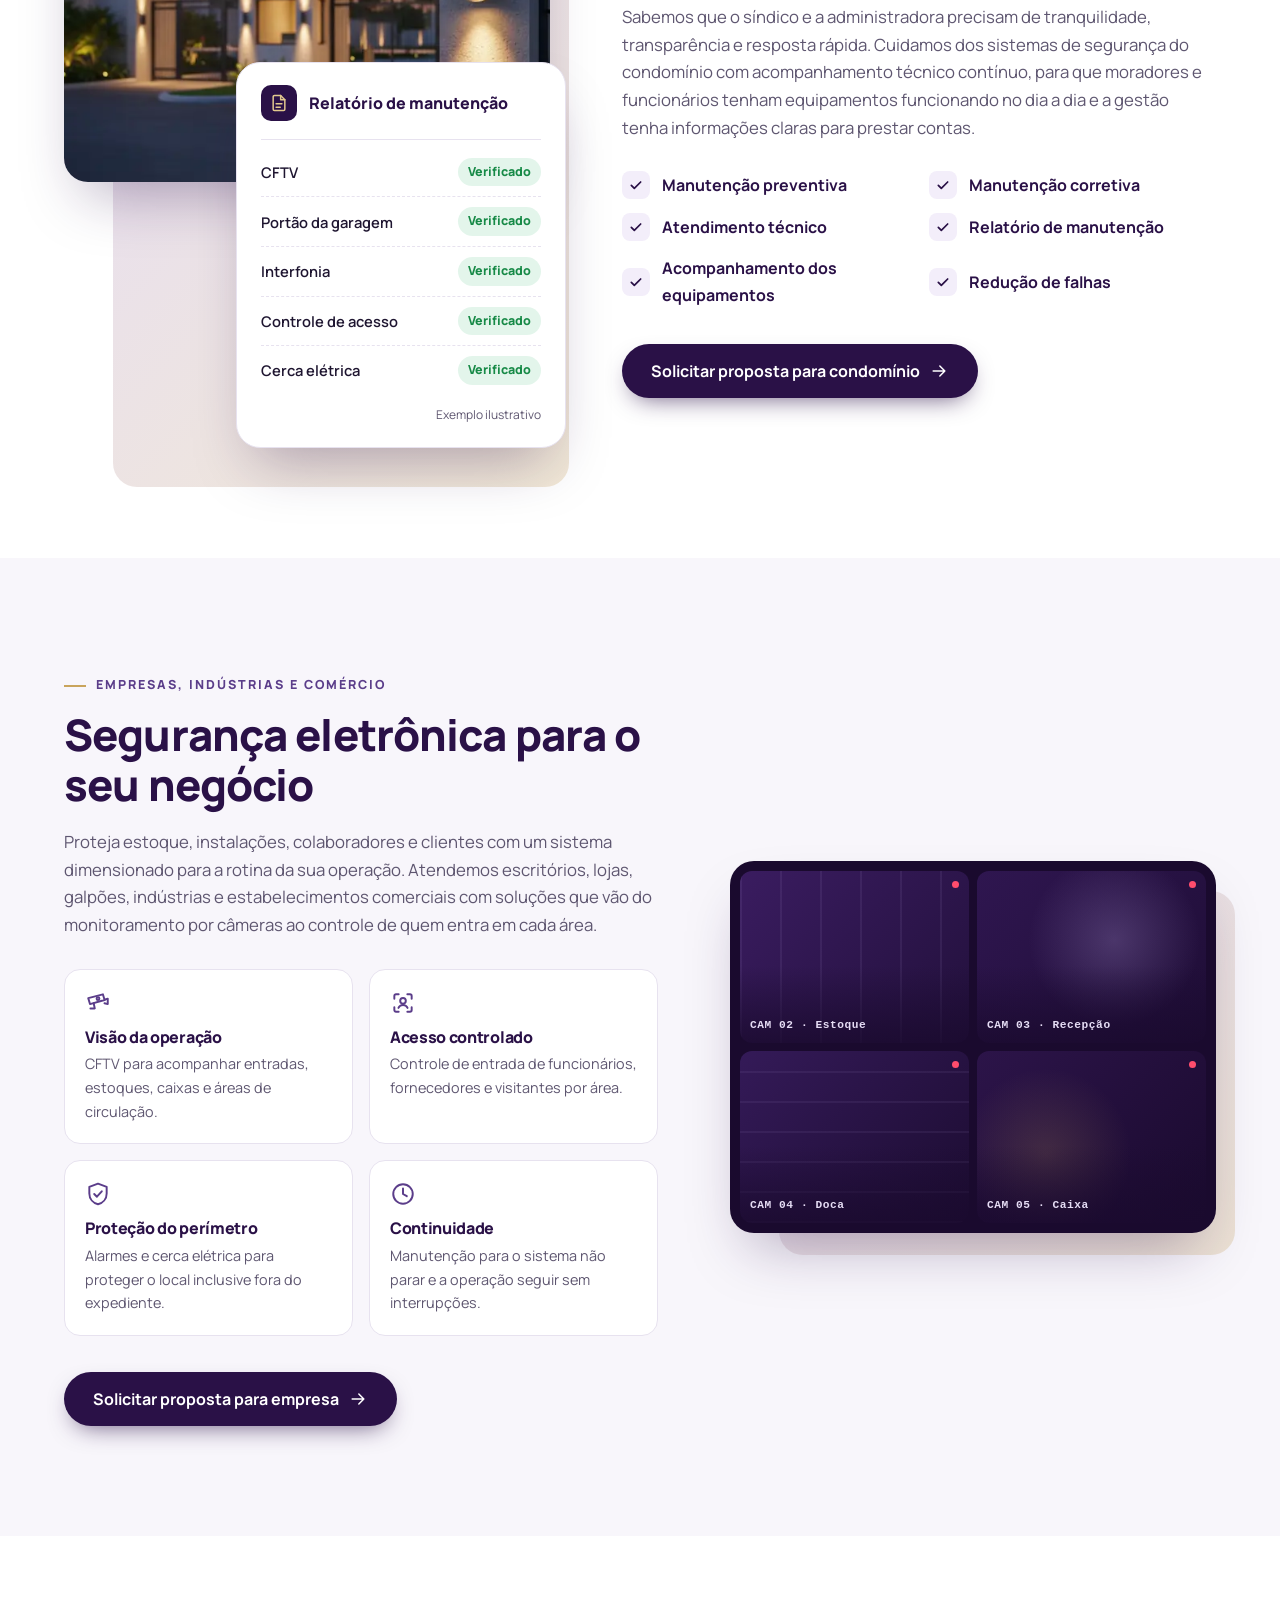
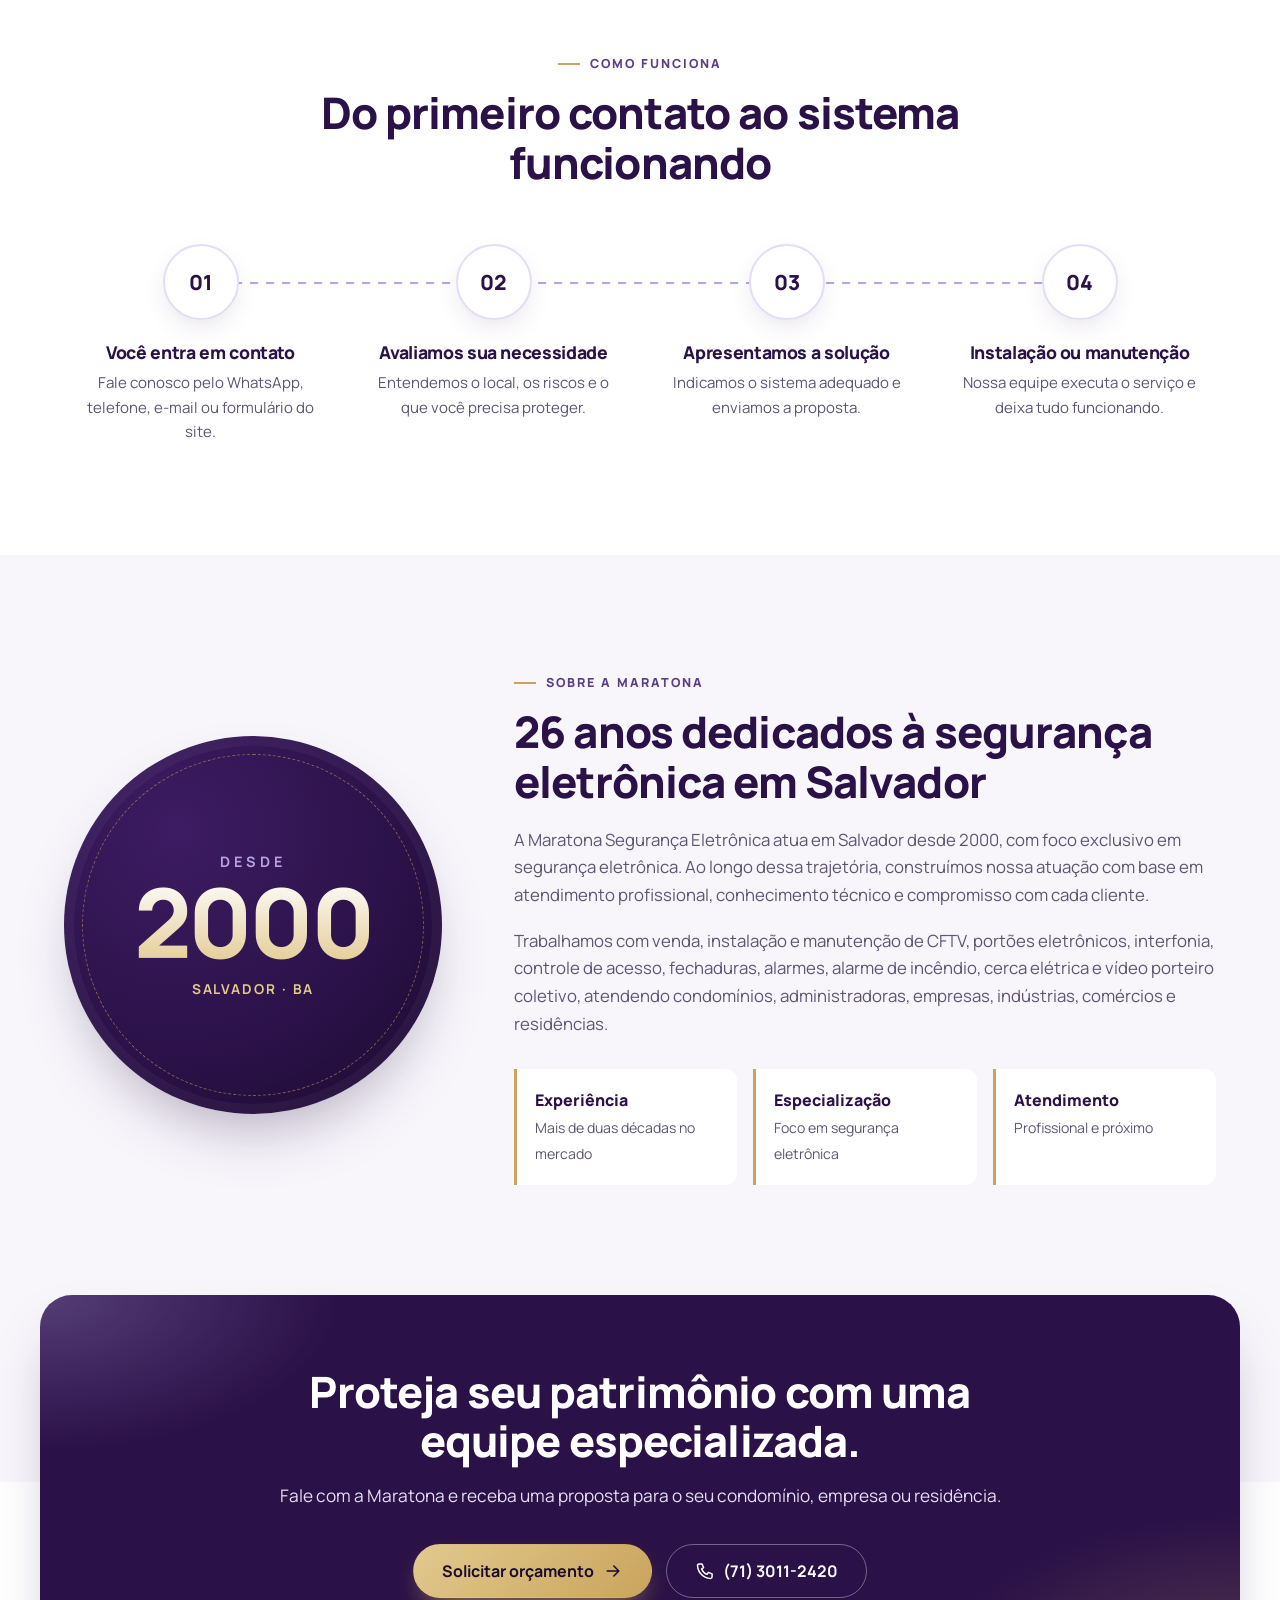
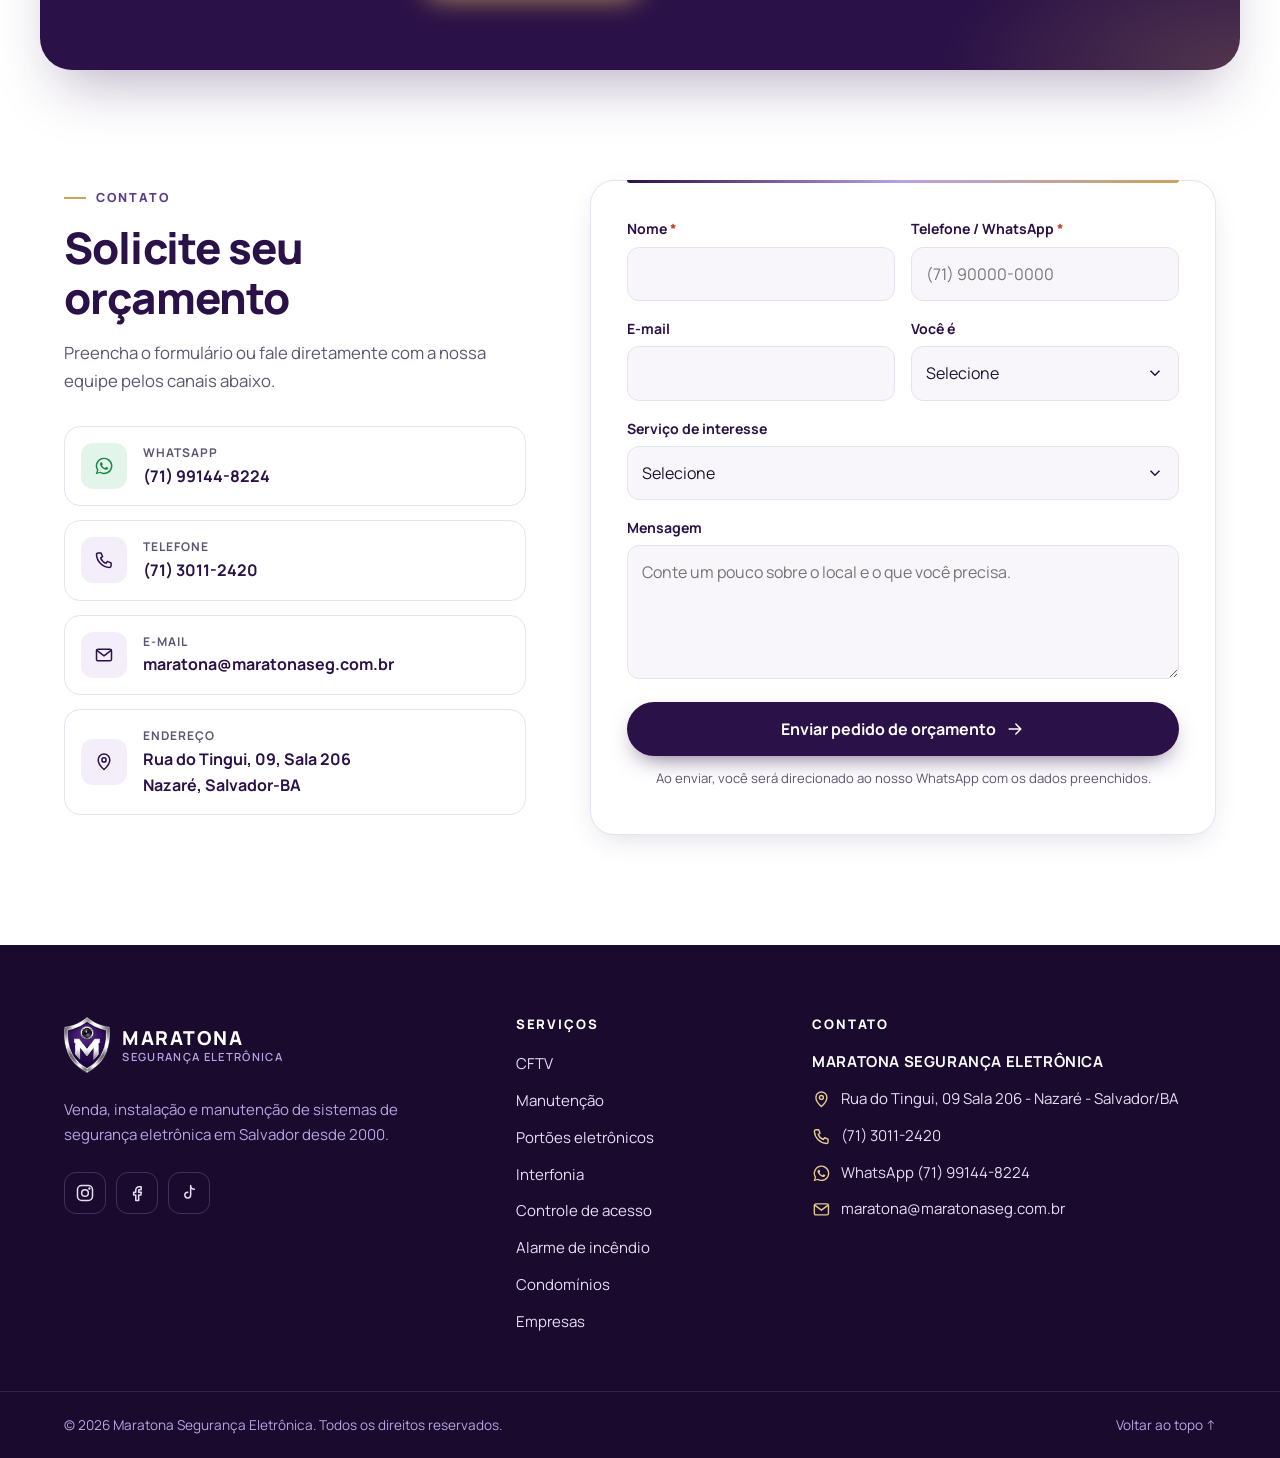
==== commit 0eae45d7: "Troca ofertas de avaliação por proposta de manutenção Co-Authored-By: Claude Opus 5.5 <noreply@anthr" ====
--- a/index.html
+++ b/index.html
@@ -369,7 +369,7 @@
           <li><svg class="icon"><use href="#i-check"/></svg> Mais previsibilidade de custos</li>
           <li><svg class="icon"><use href="#i-check"/></svg> Sistema pronto quando você precisa</li>
         </ul>
-        <a class="btn btn--gold btn--lg" href="#contato" data-servico="Manutenção preventiva e corretiva">Solicitar avaliação do sistema <svg class="icon"><use href="#i-arrow"/></svg></a>
+        <a class="btn btn--gold btn--lg" href="#contato" data-servico="Manutenção preventiva e corretiva">Solicitar proposta de manutenção <svg class="icon"><use href="#i-arrow"/></svg></a>
       </div>
 
       <div class="maint__systems">
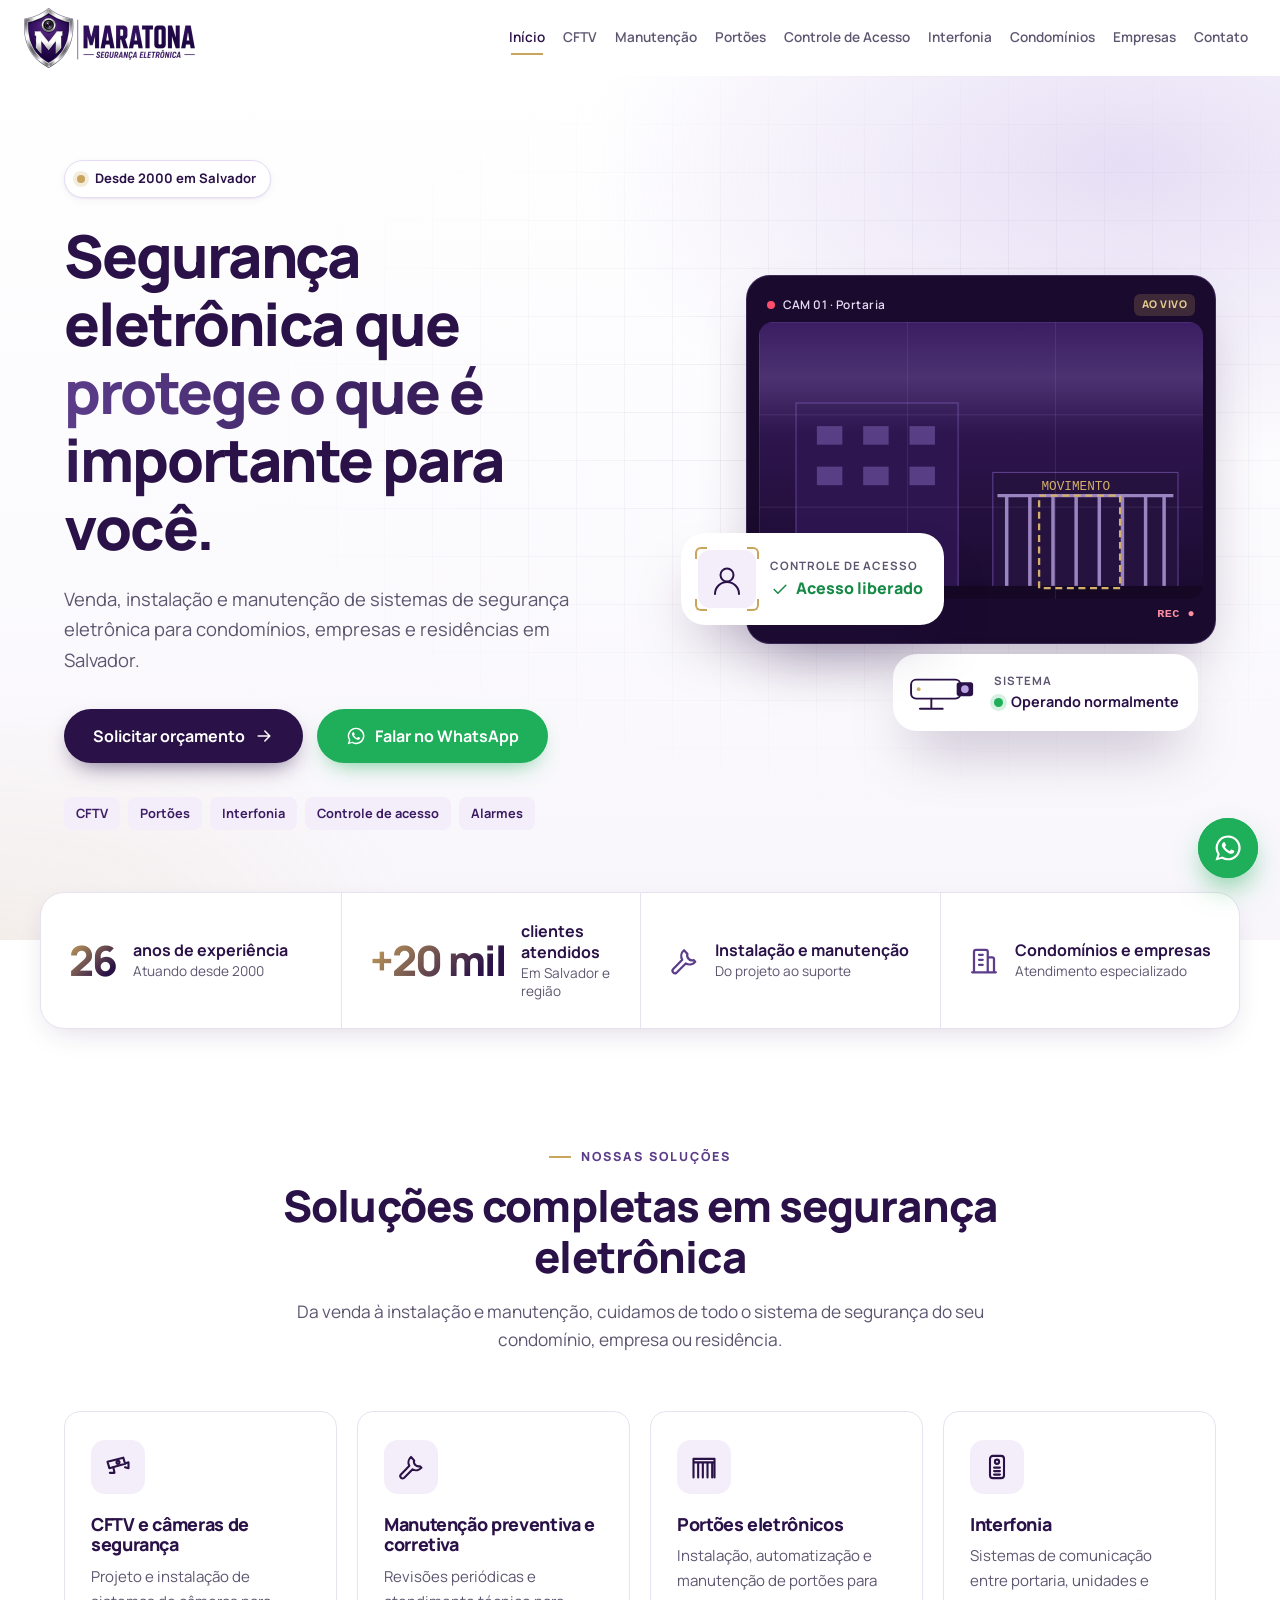
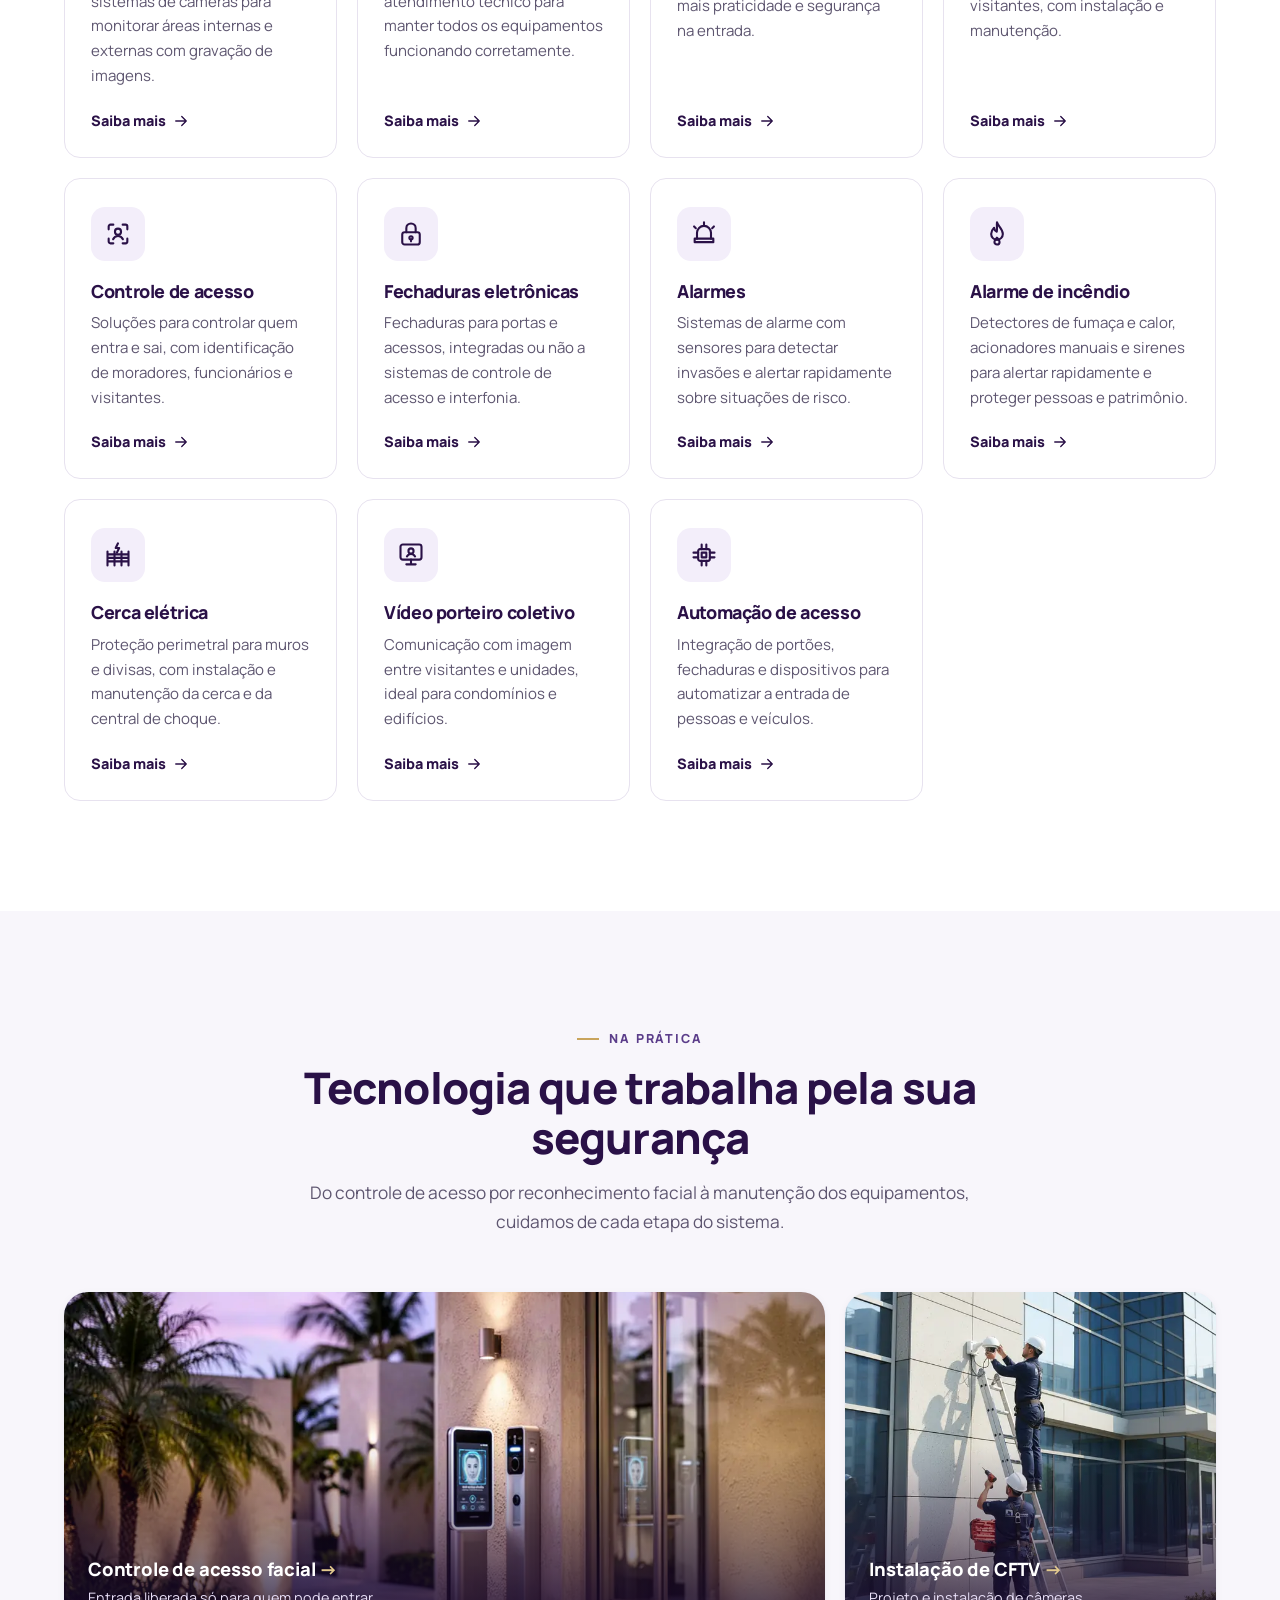
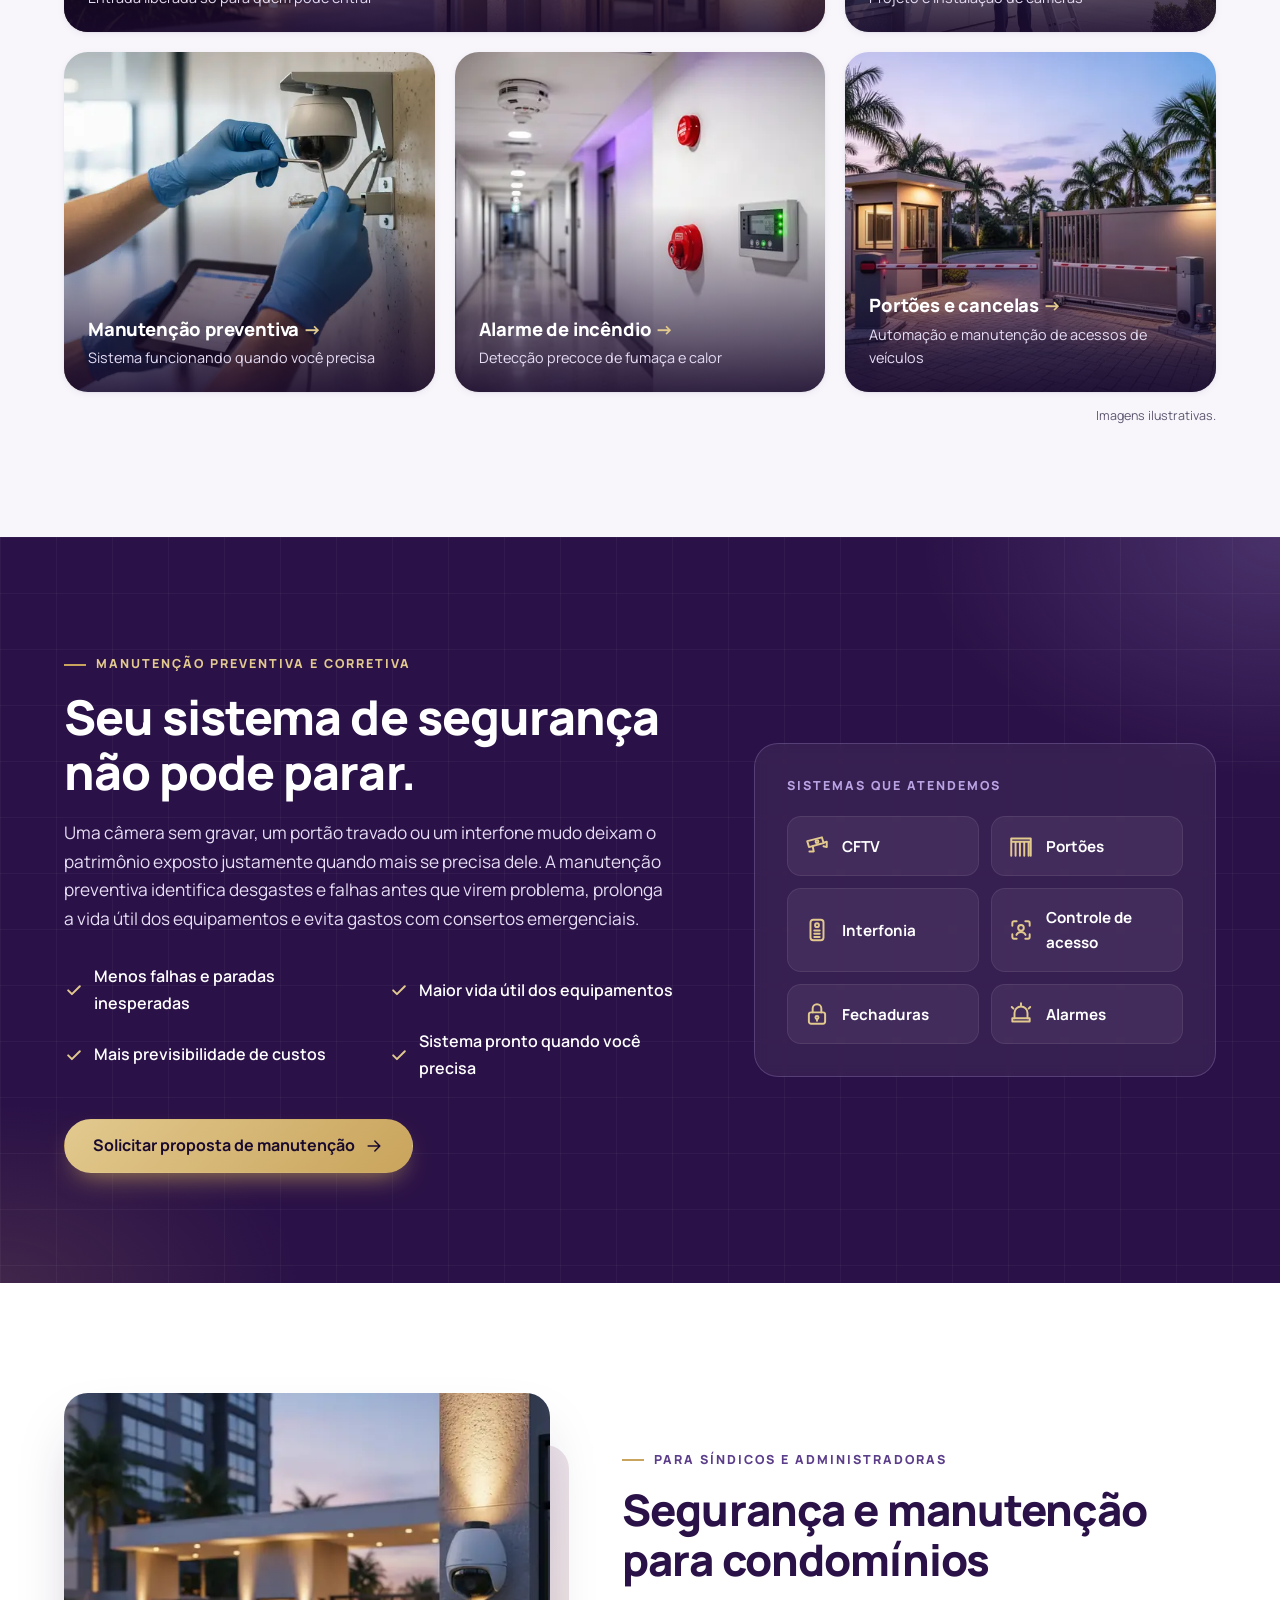
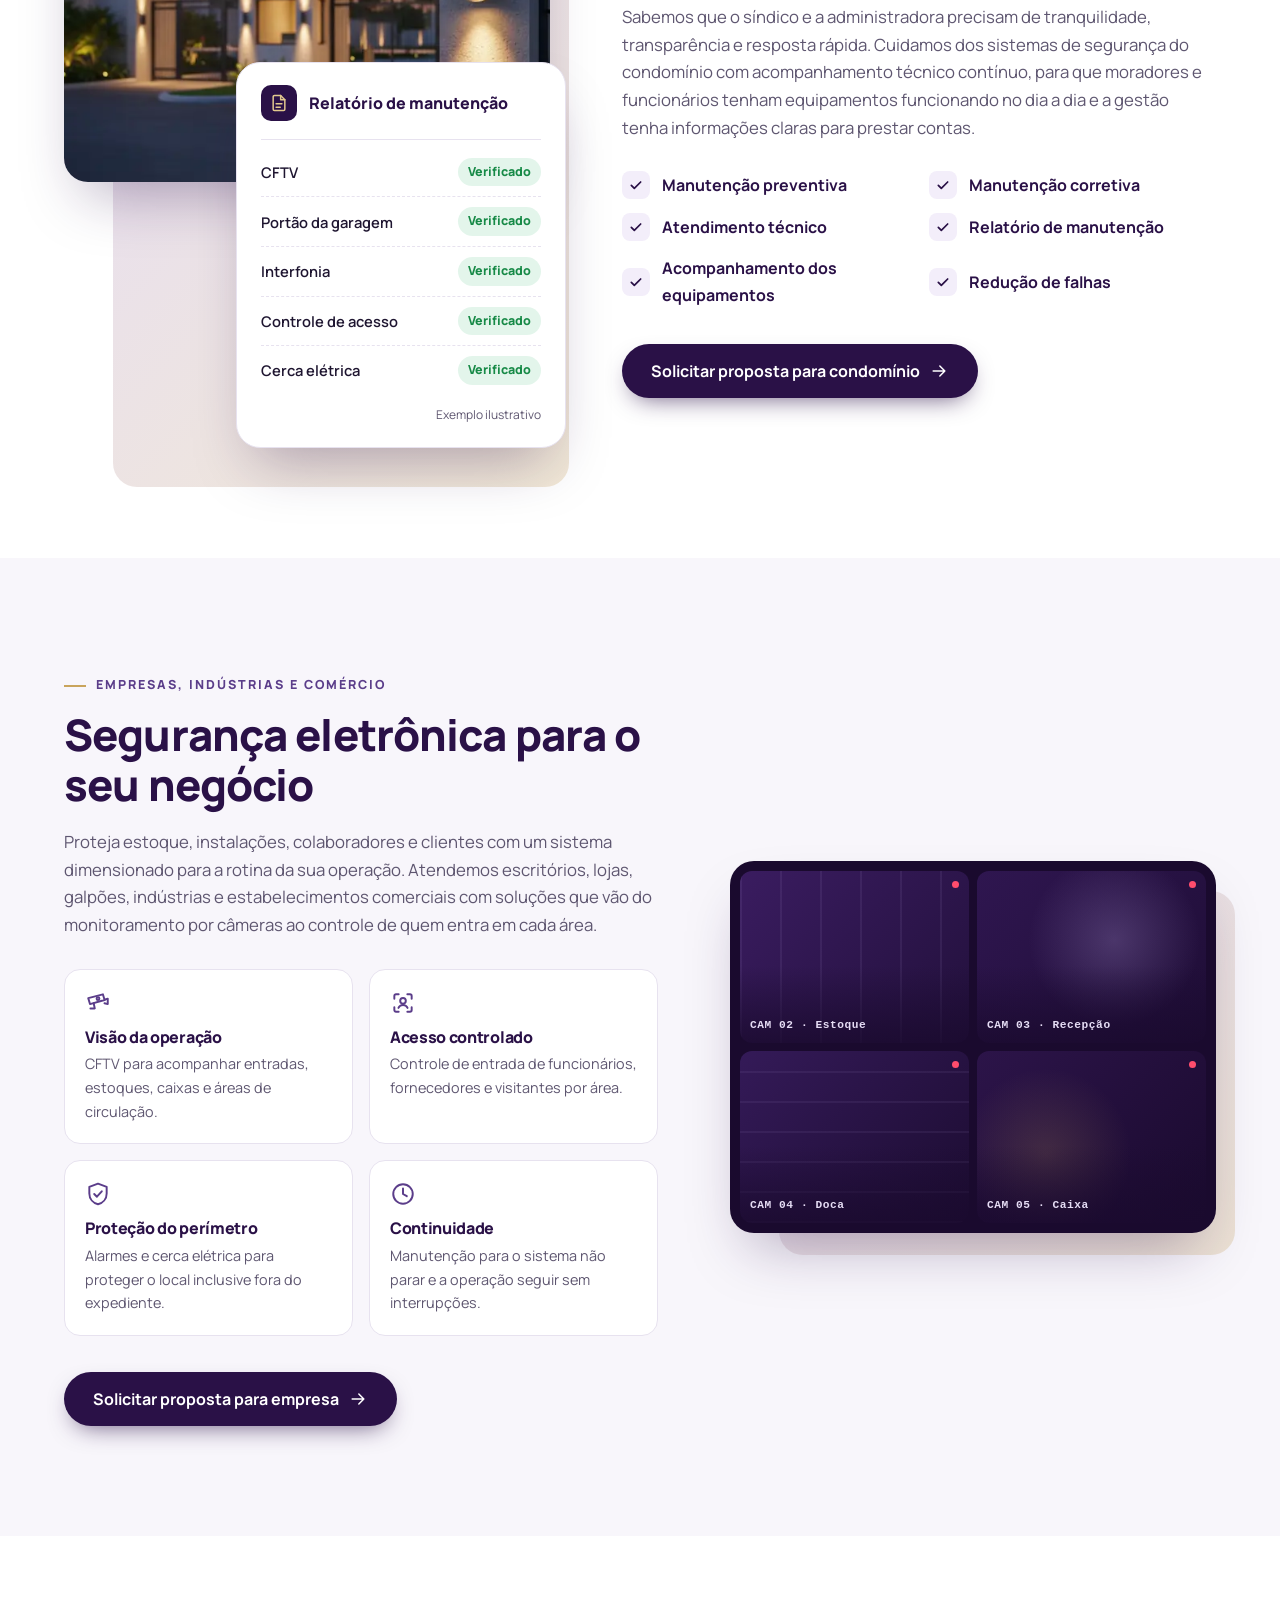
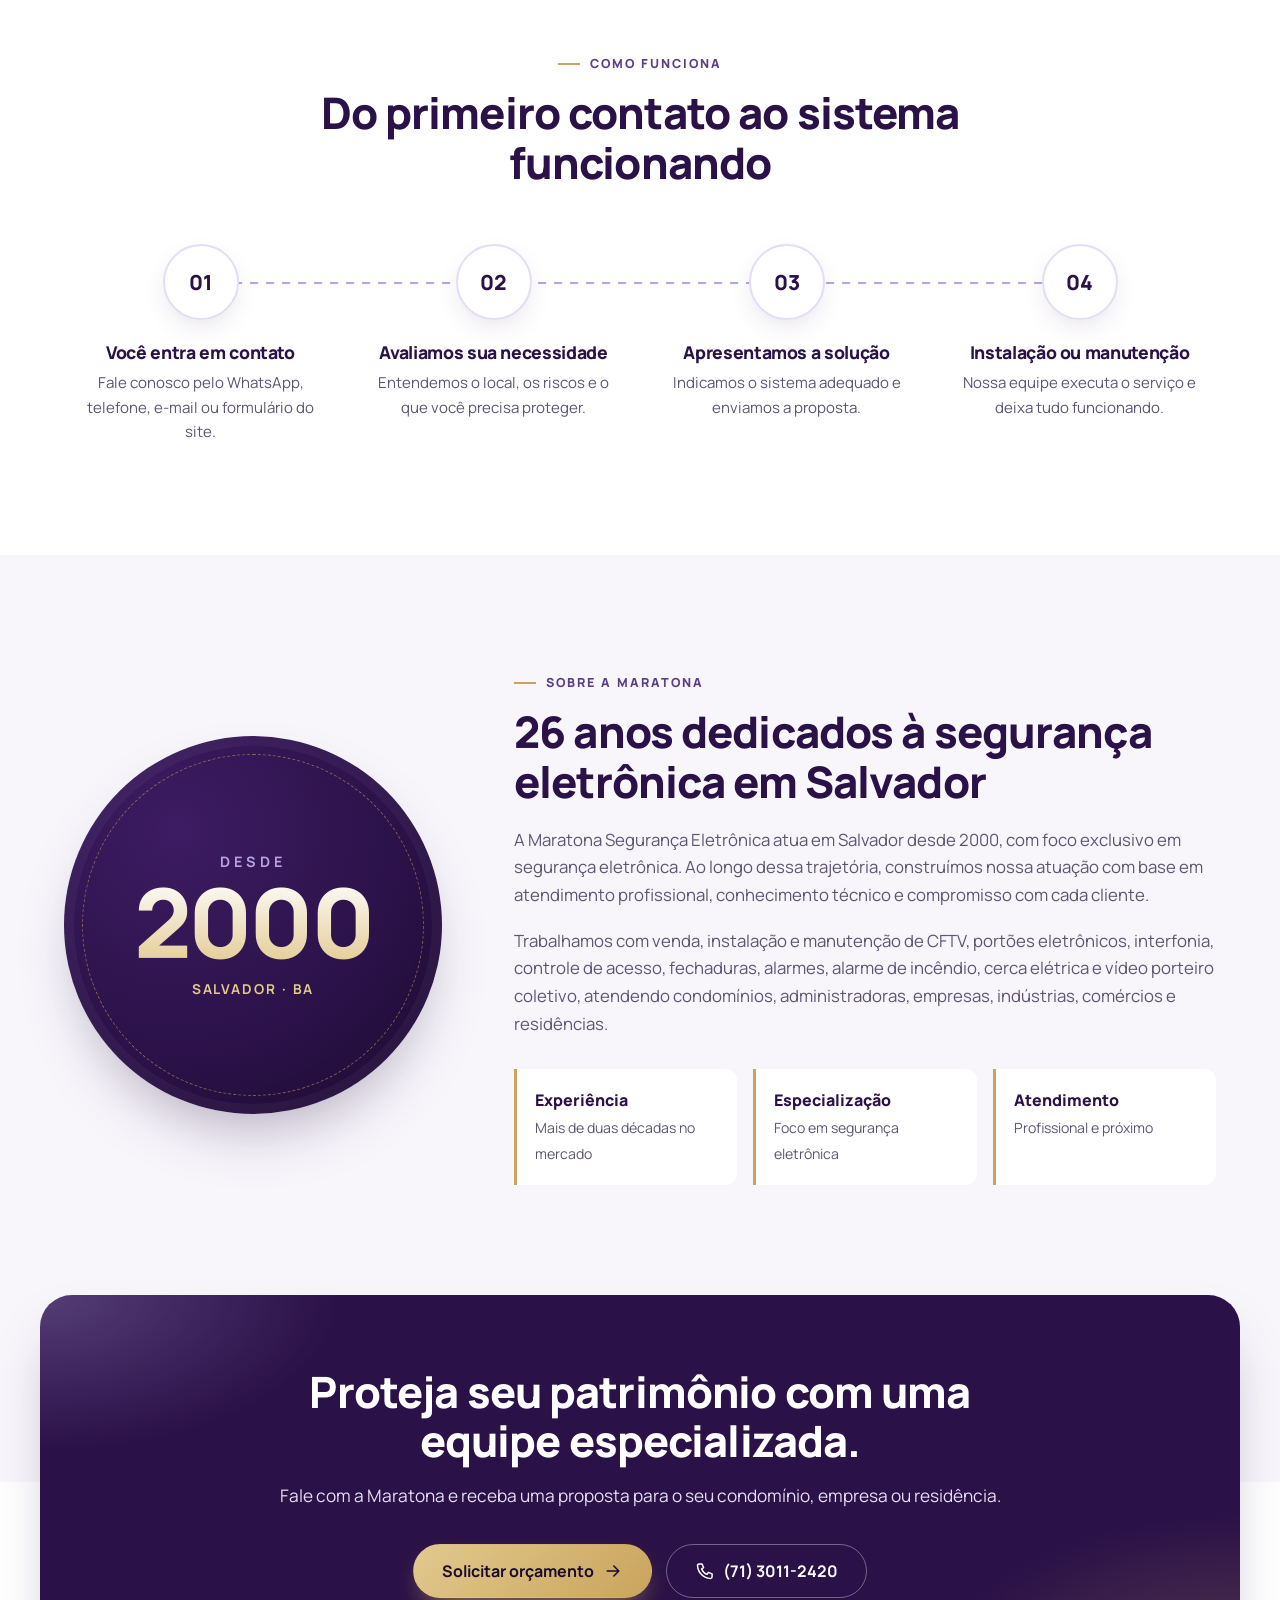
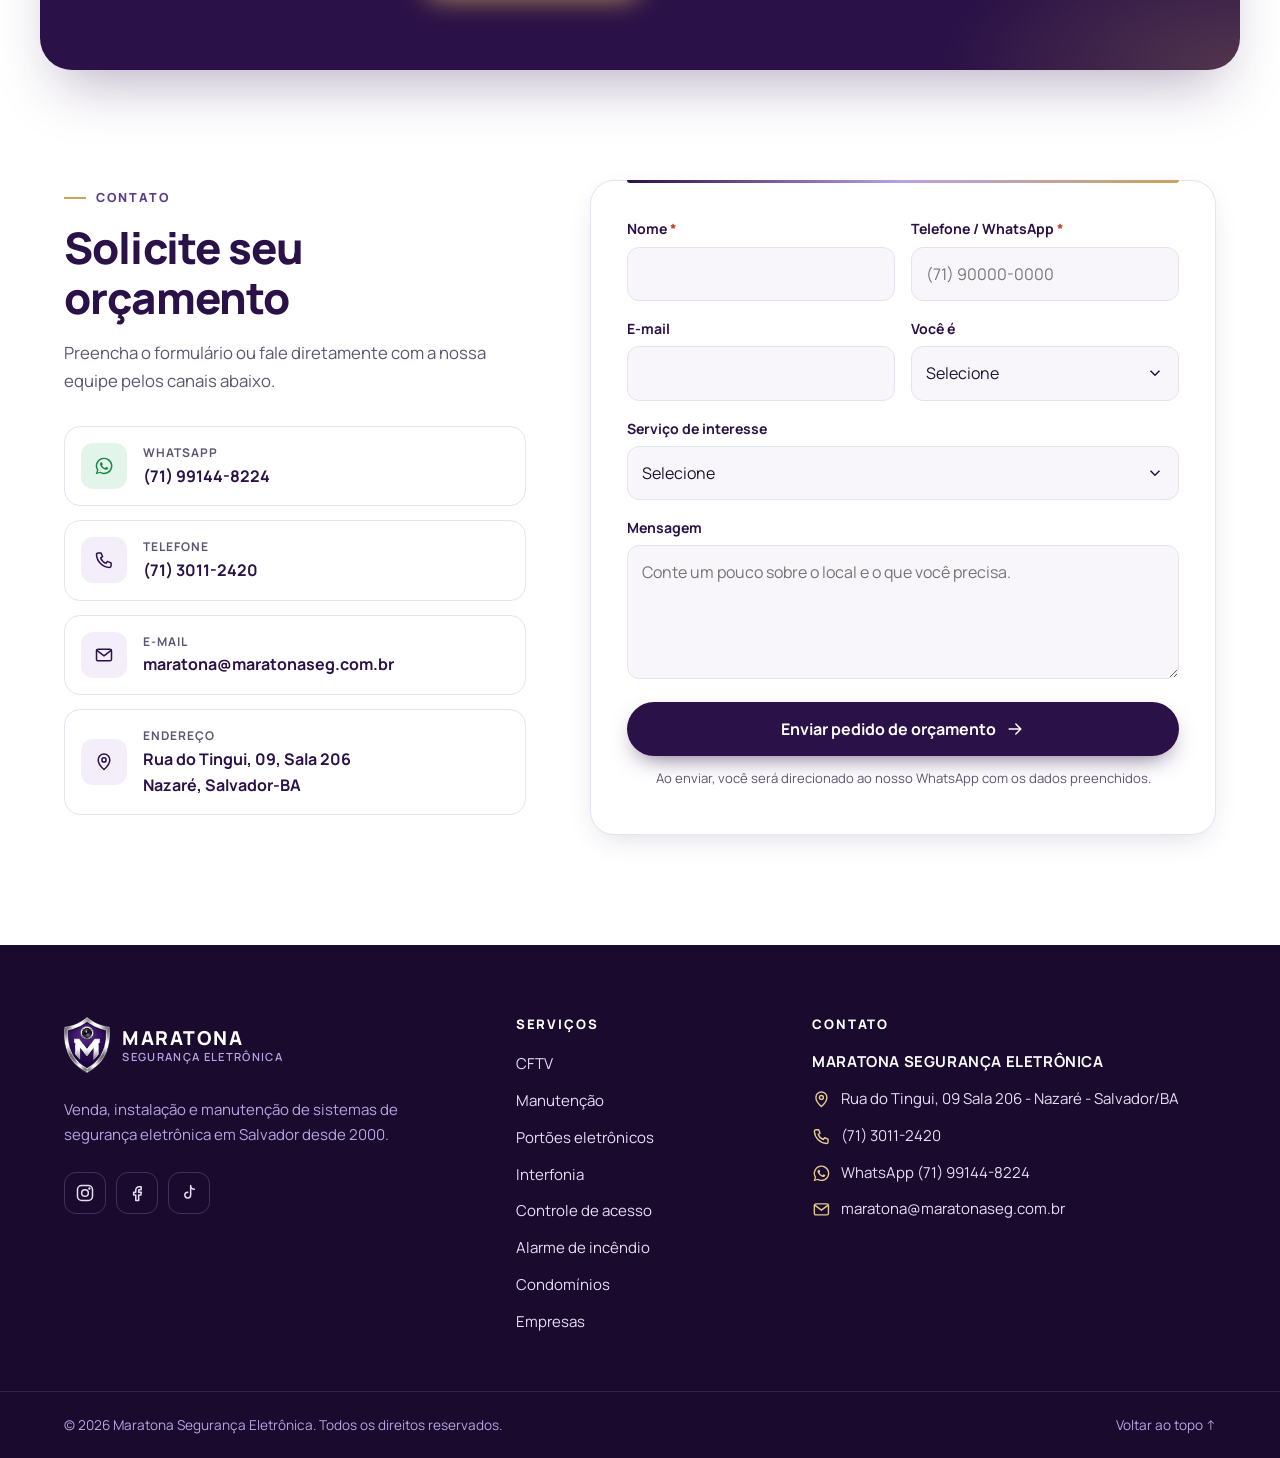
==== commit 90661788: "Site: +20 mil clientes atendidos Co-Authored-By: Claude Opus 5.5 <noreply@anthropic.com> Claude-Sess" ====
--- a/index.html
+++ b/index.html
@@ -218,7 +218,7 @@
         <p><strong>anos de experiência</strong><span>Atuando desde 2000</span></p>
       </div>
       <div class="trust__item">
-        <span class="trust__num">+2 mil</span>
+        <span class="trust__num">+20 mil</span>
         <p><strong>clientes atendidos</strong><span>Em Salvador e região</span></p>
       </div>
       <div class="trust__item">
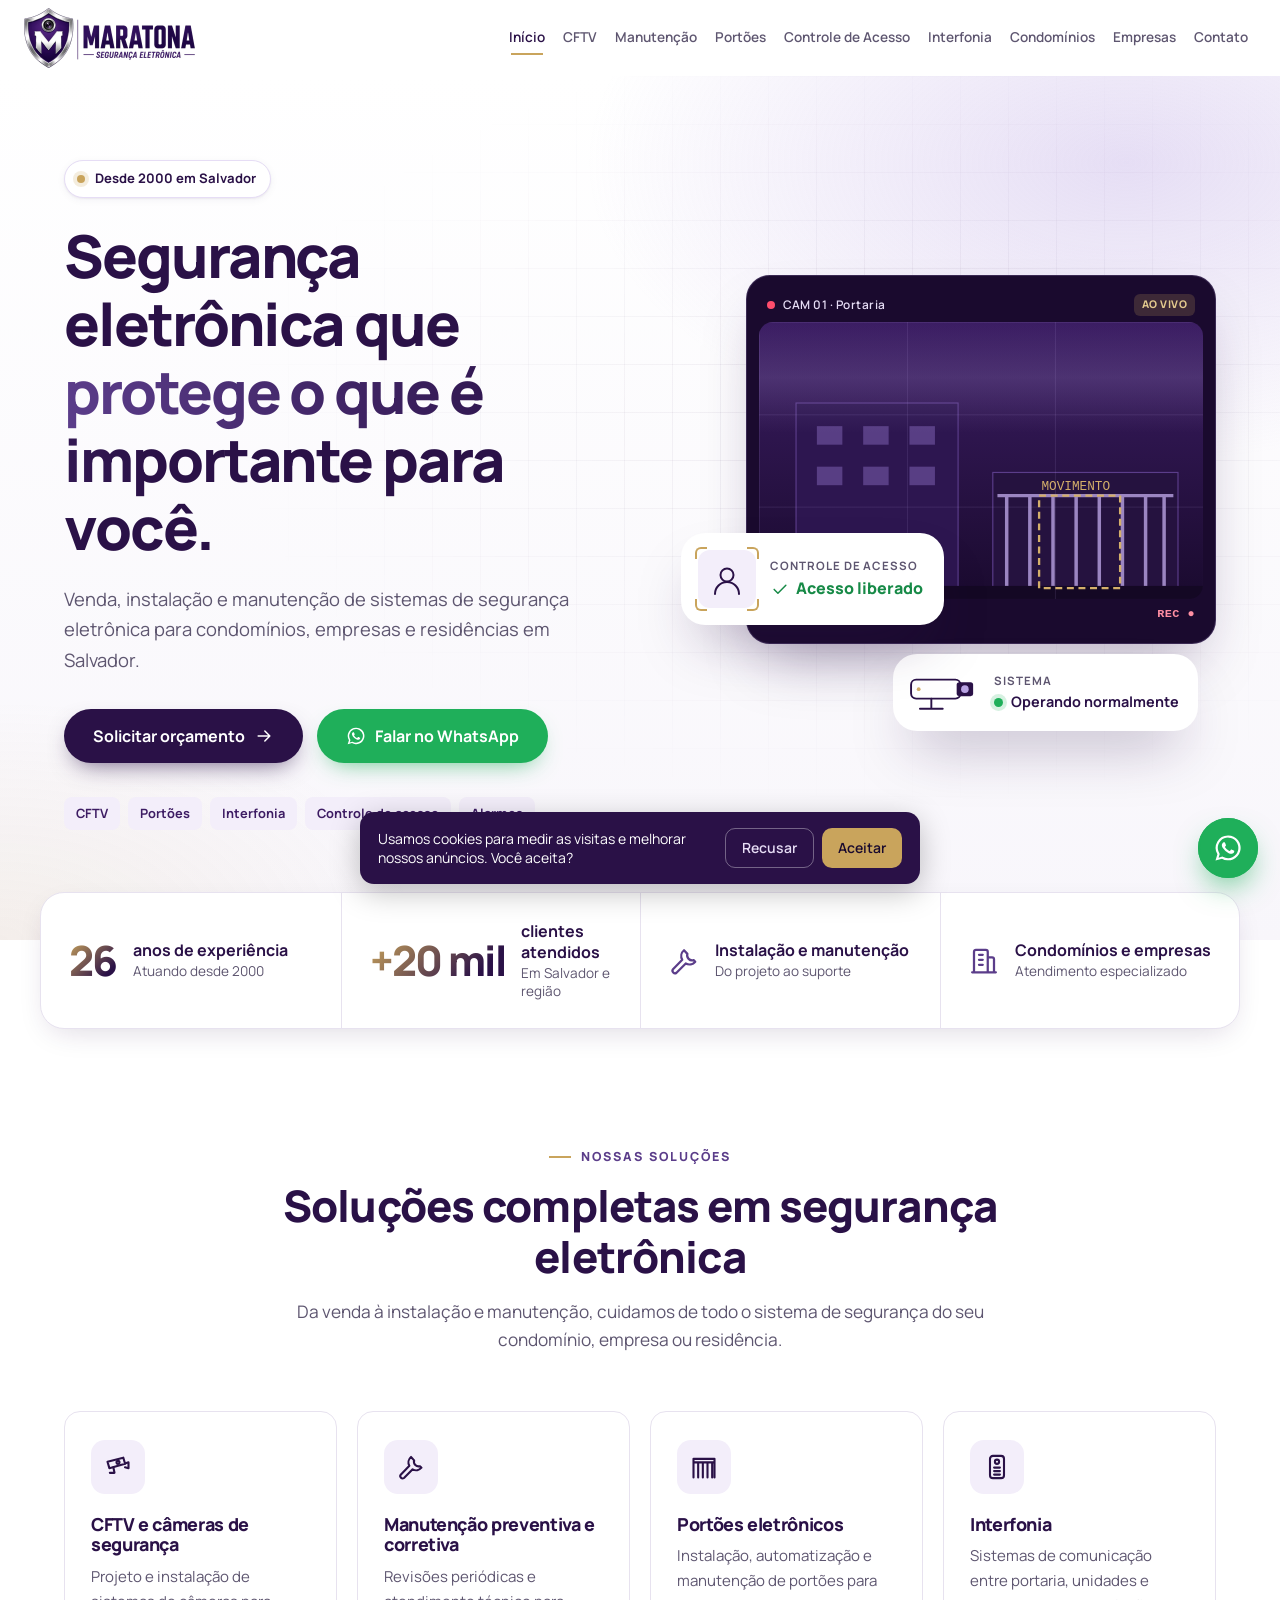
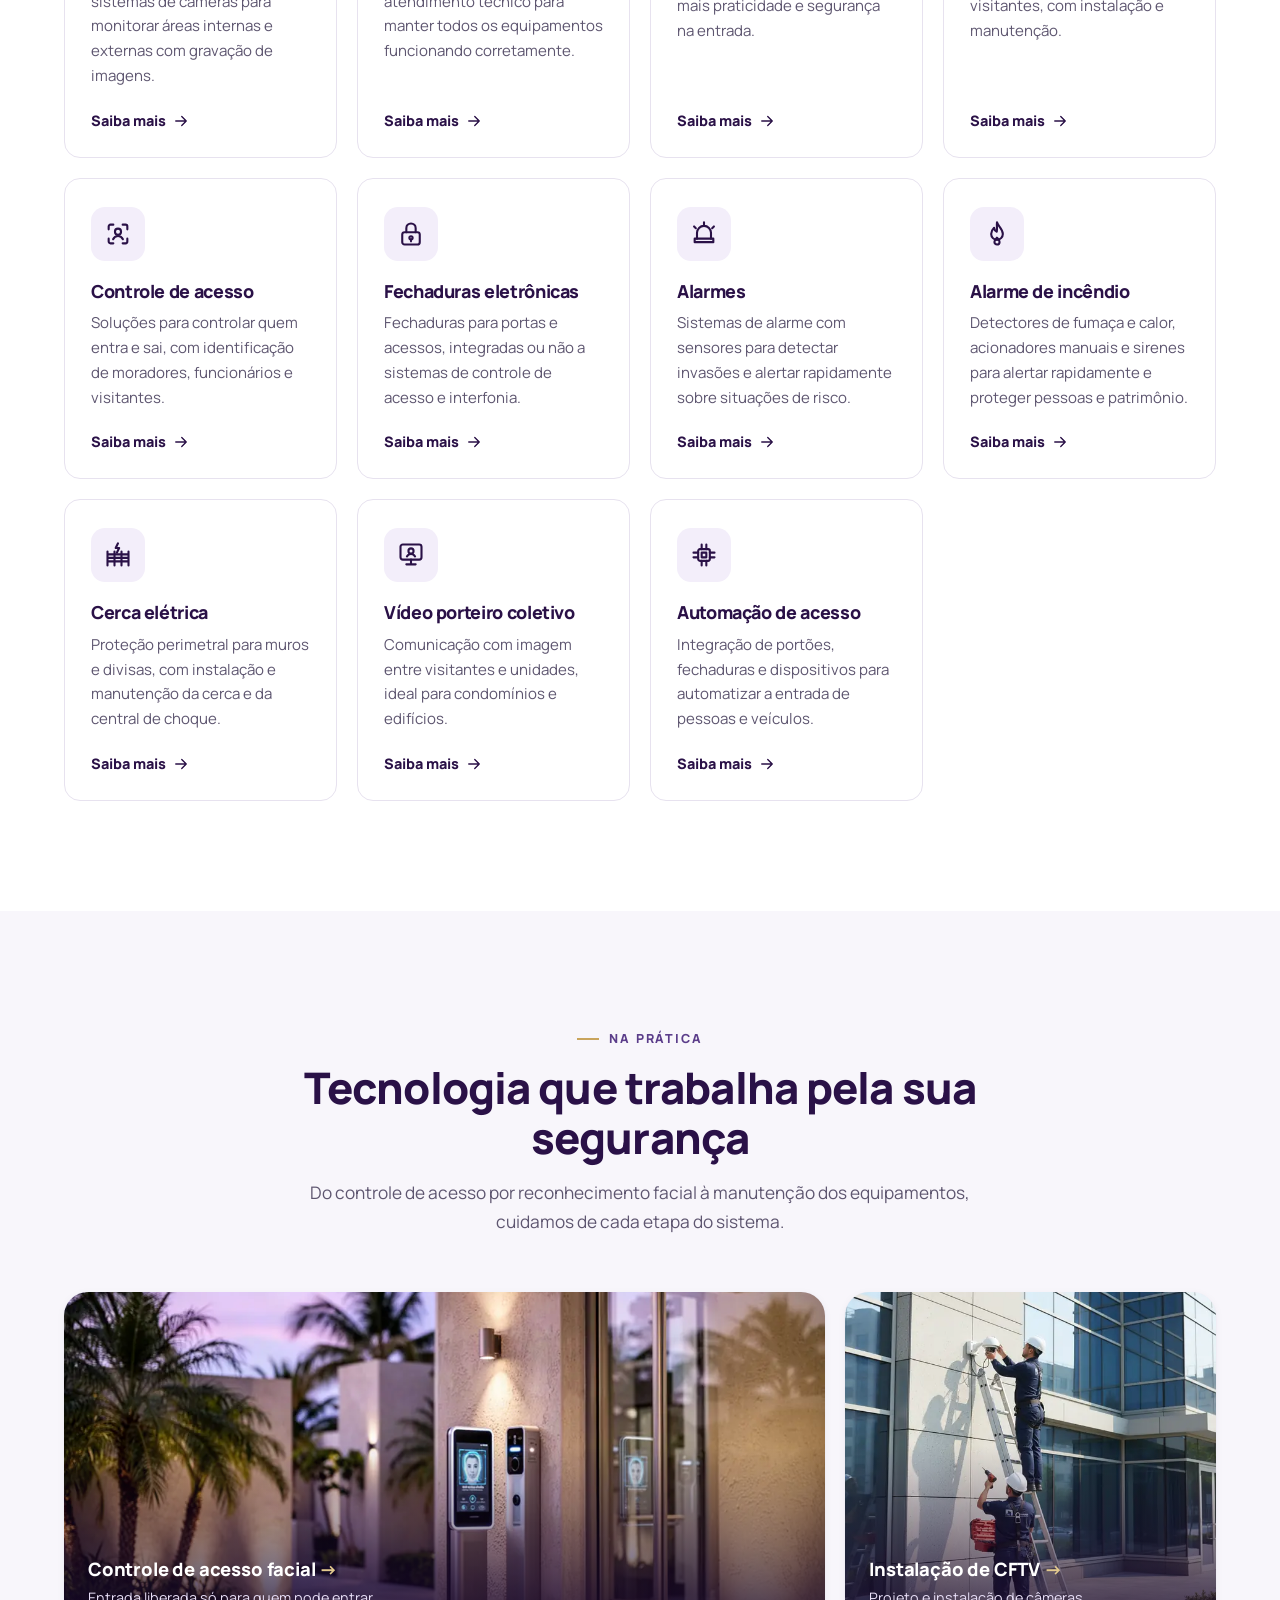
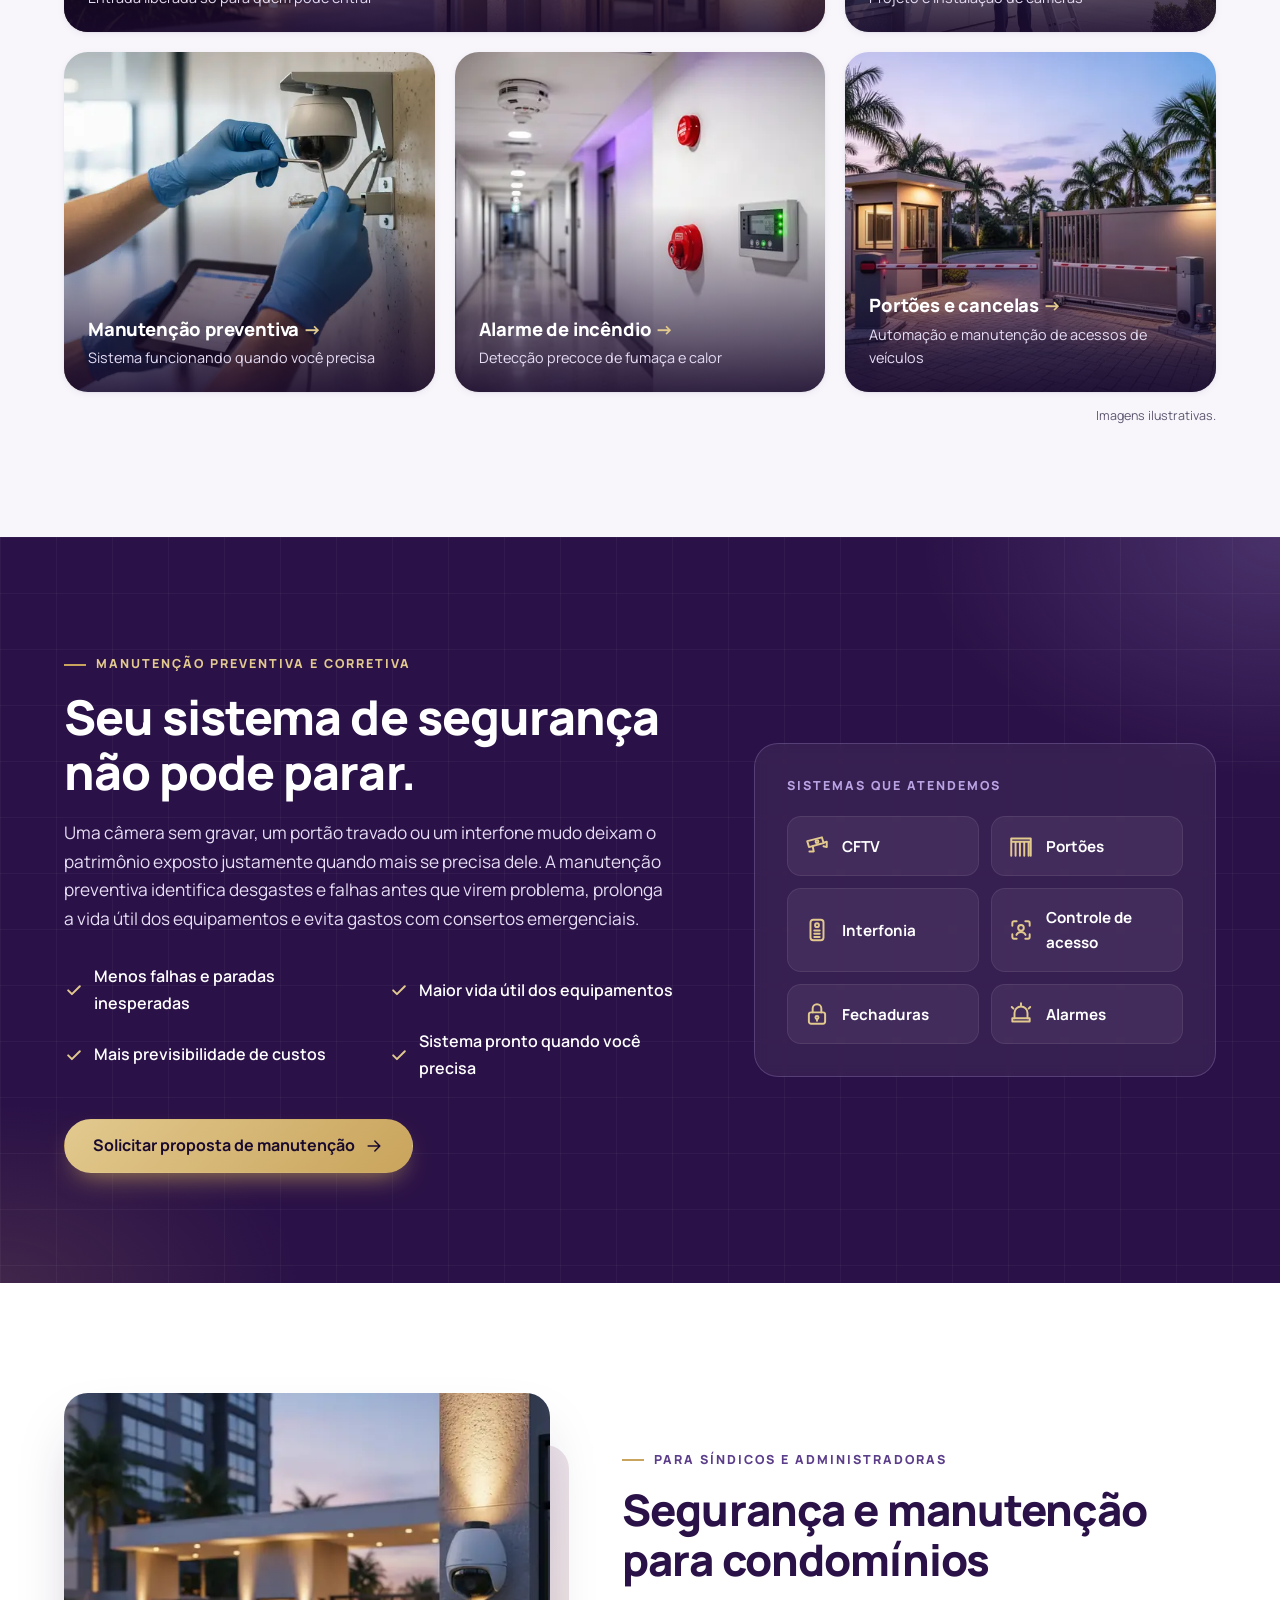
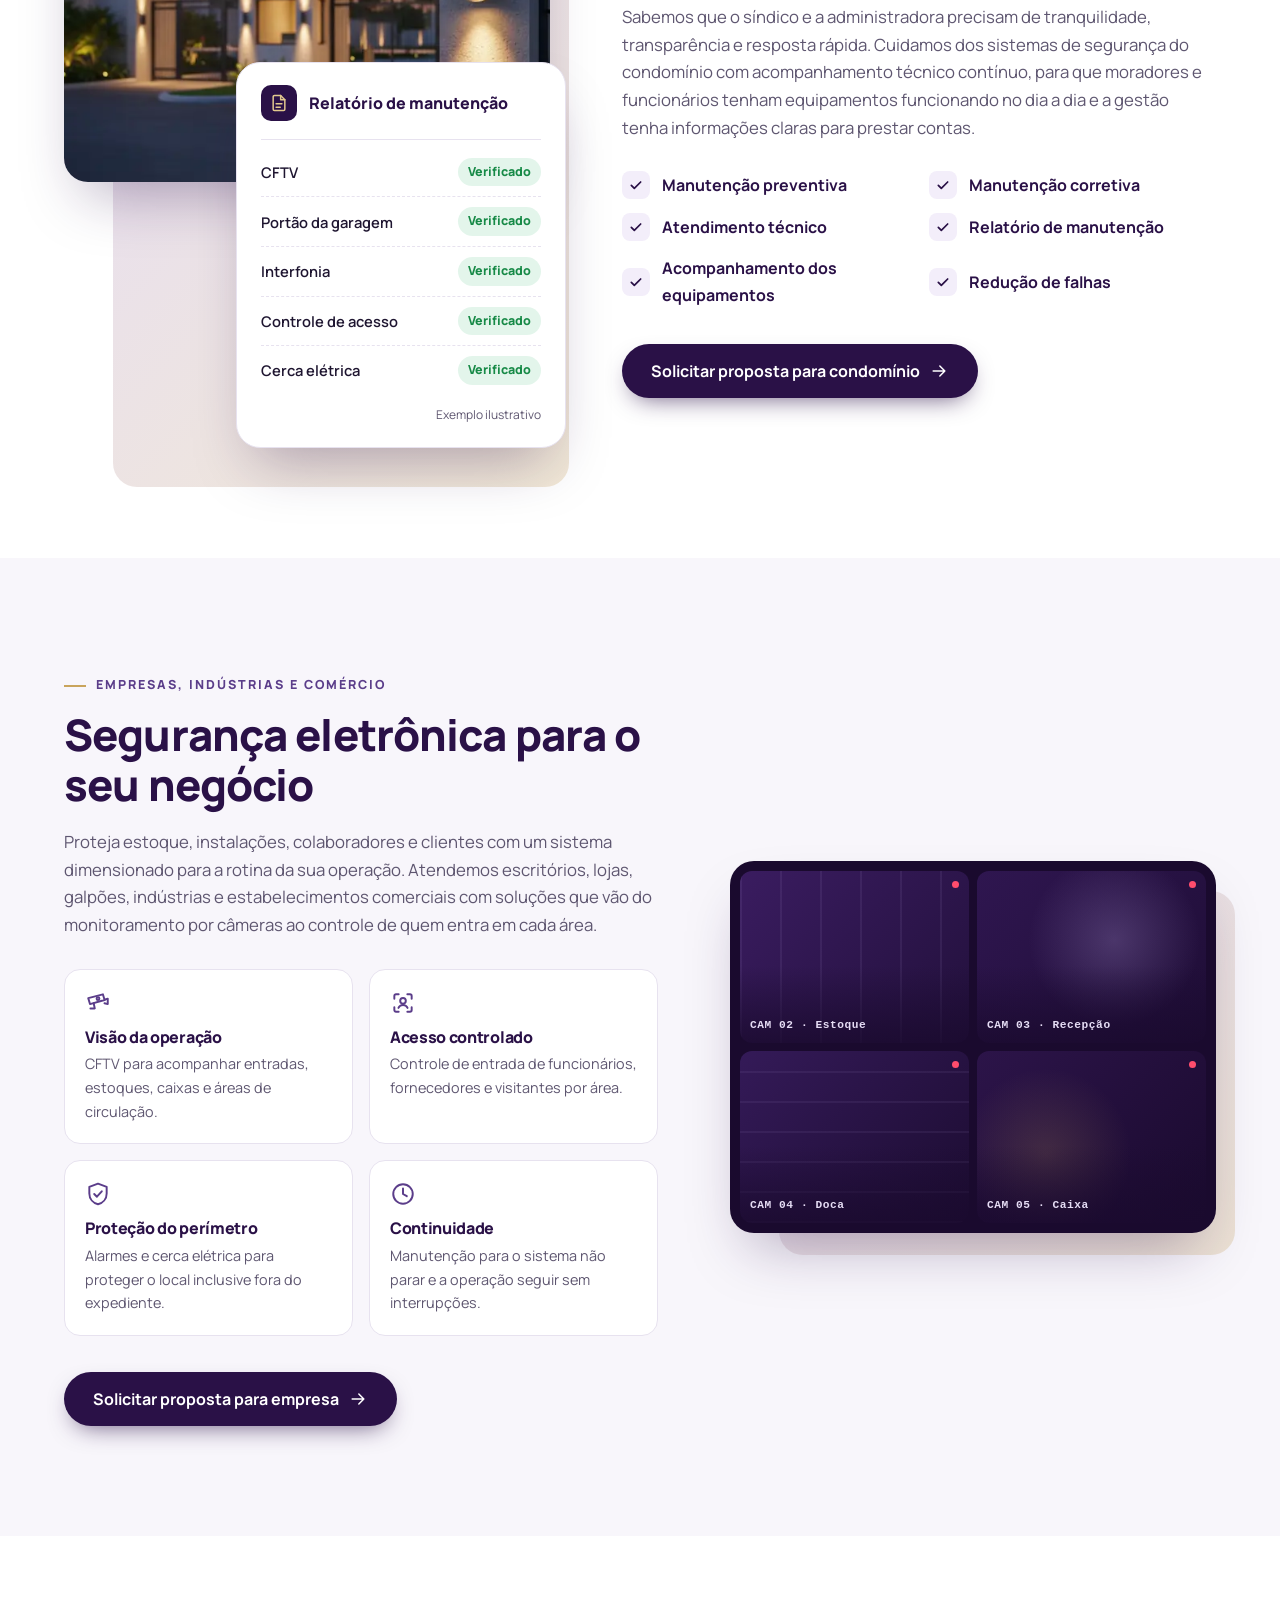
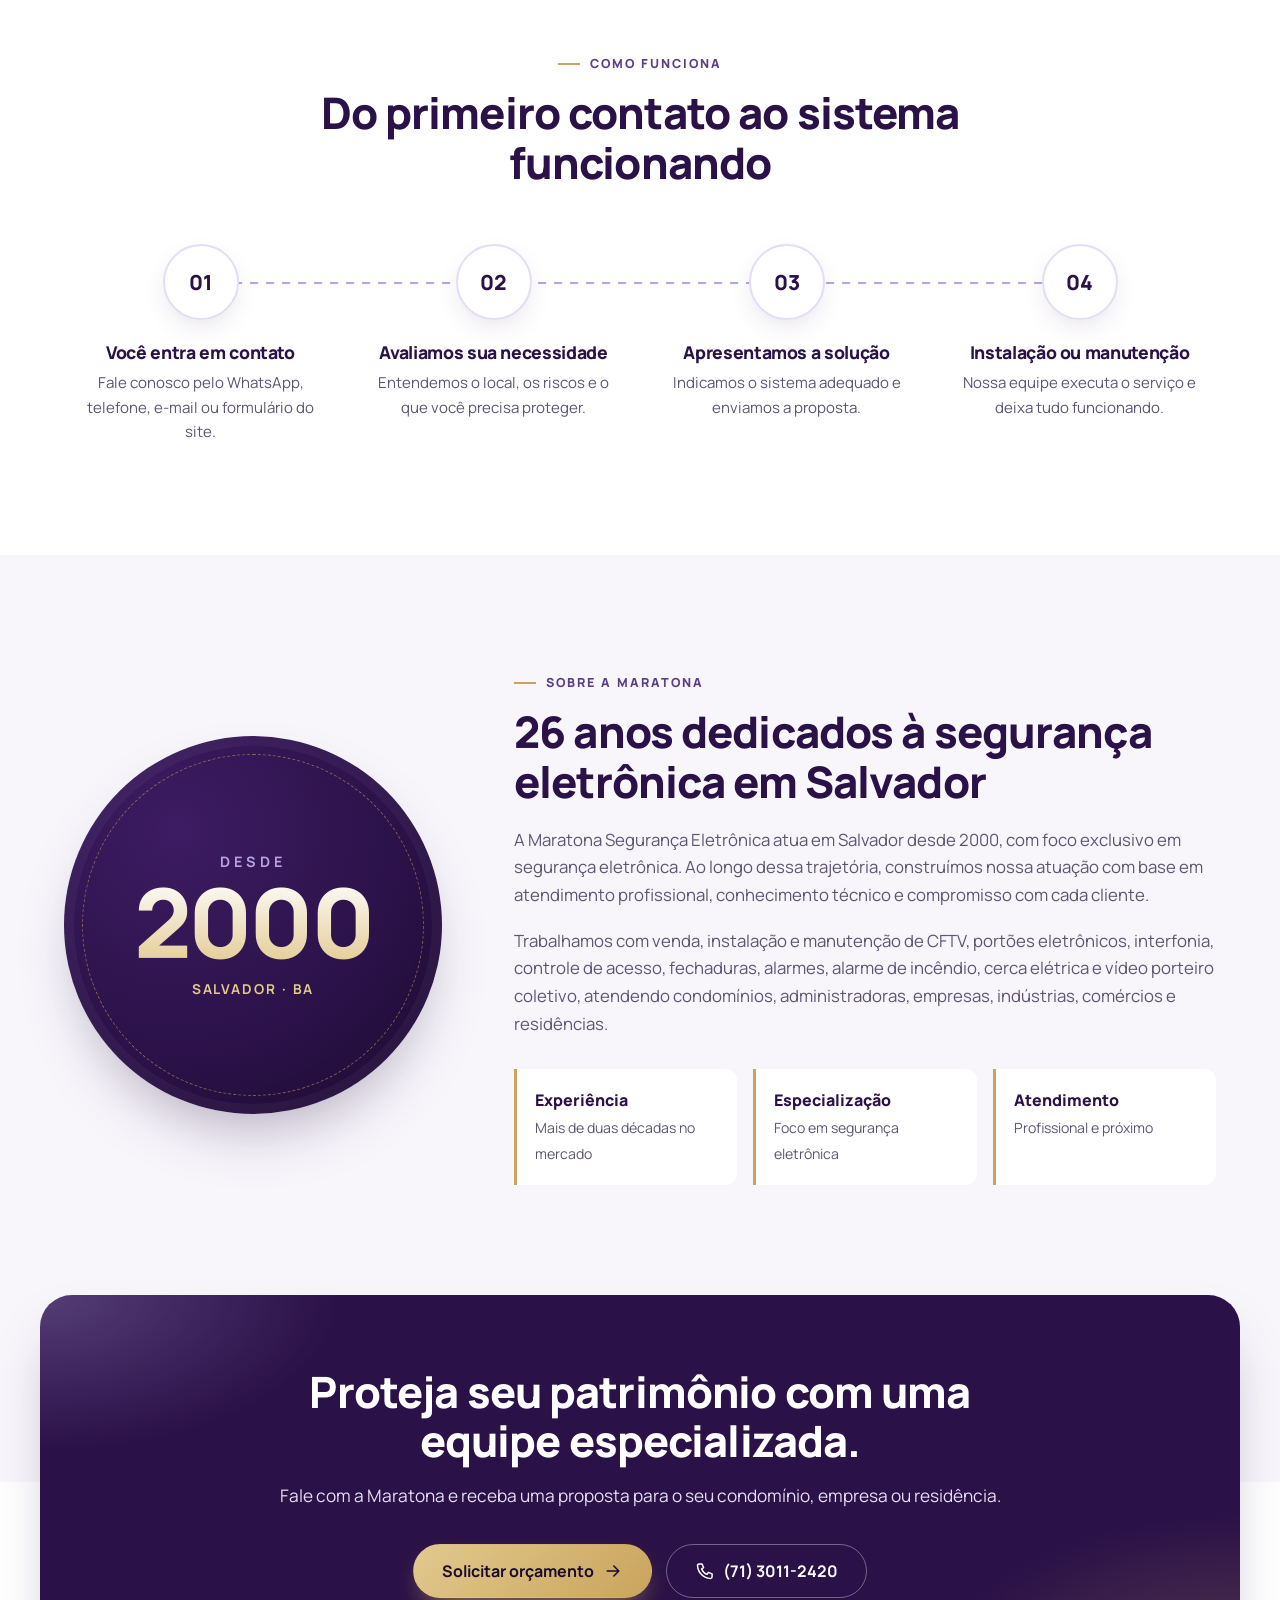
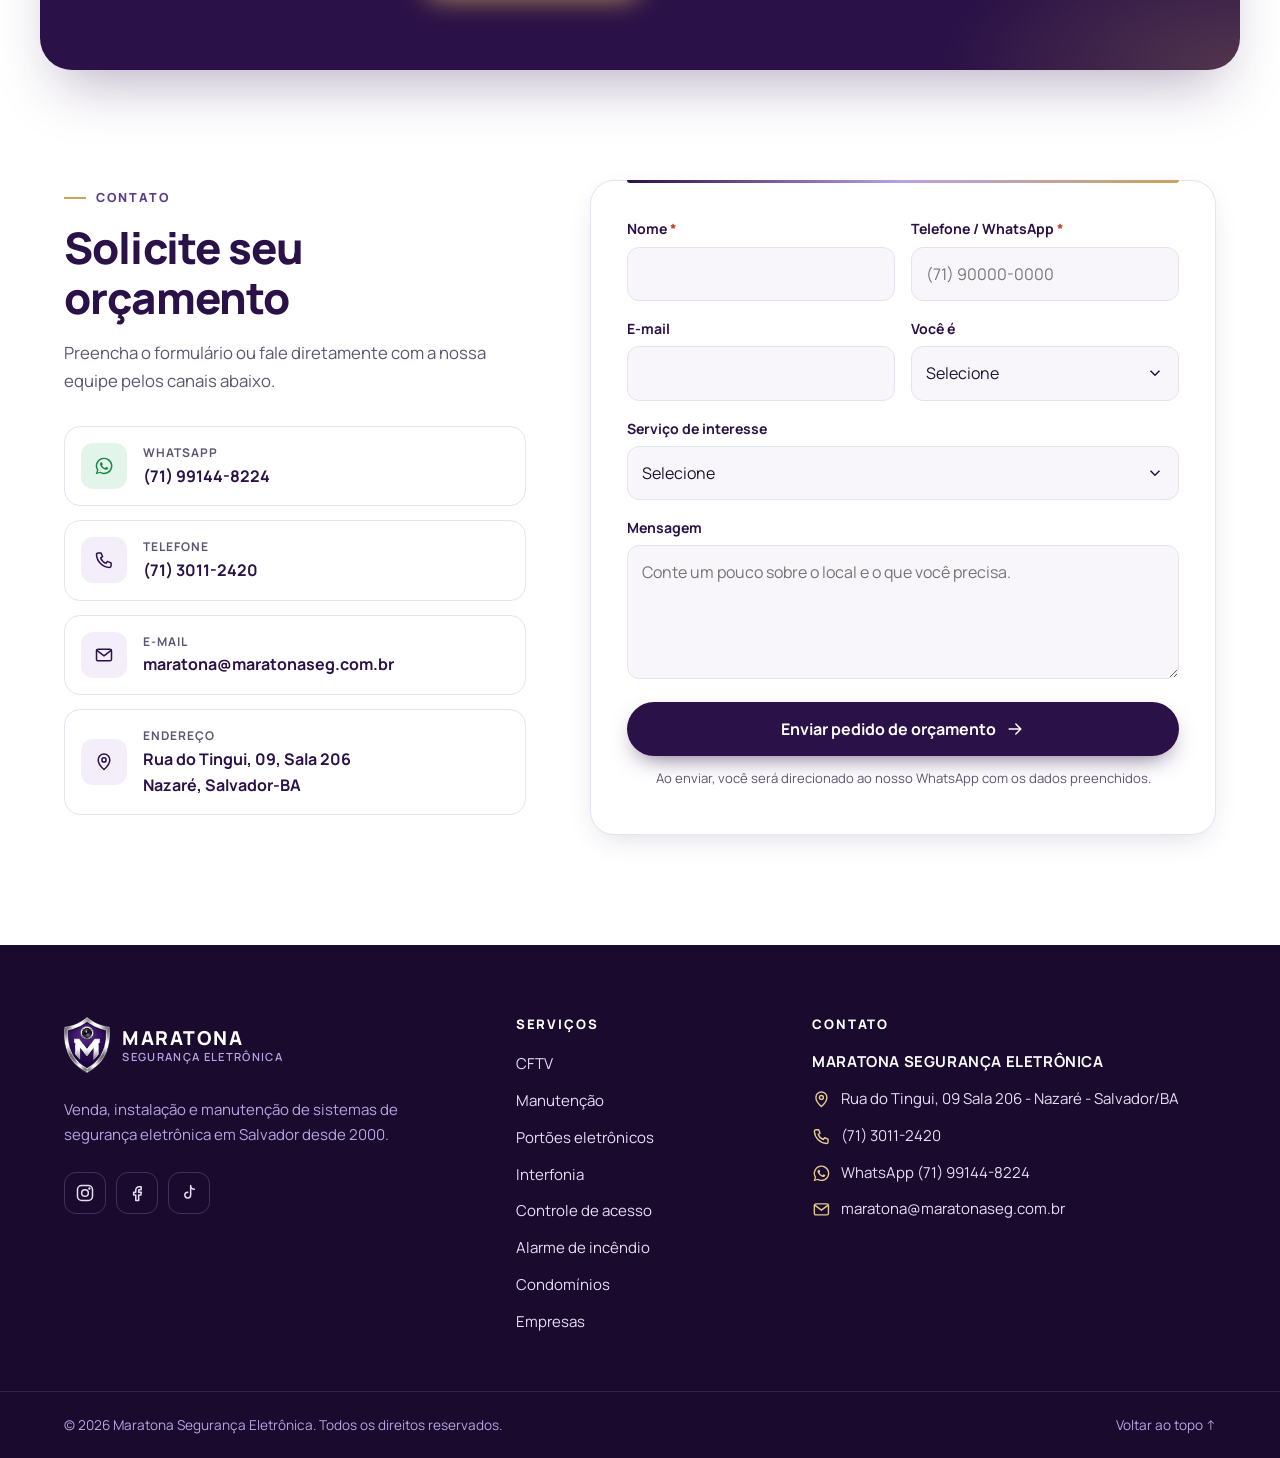
==== commit 65fe6298: "Força navegadores a baixar o tracking.js atualizado Co-Authored-By: Claude Opus 5.5 <noreply@anthrop" ====
--- a/index.html
+++ b/index.html
@@ -692,5 +692,6 @@
 </a>
 
 <script src="script.js" defer></script>
+<script src="tracking.js?v=2" defer></script>
 </body>
 </html>
